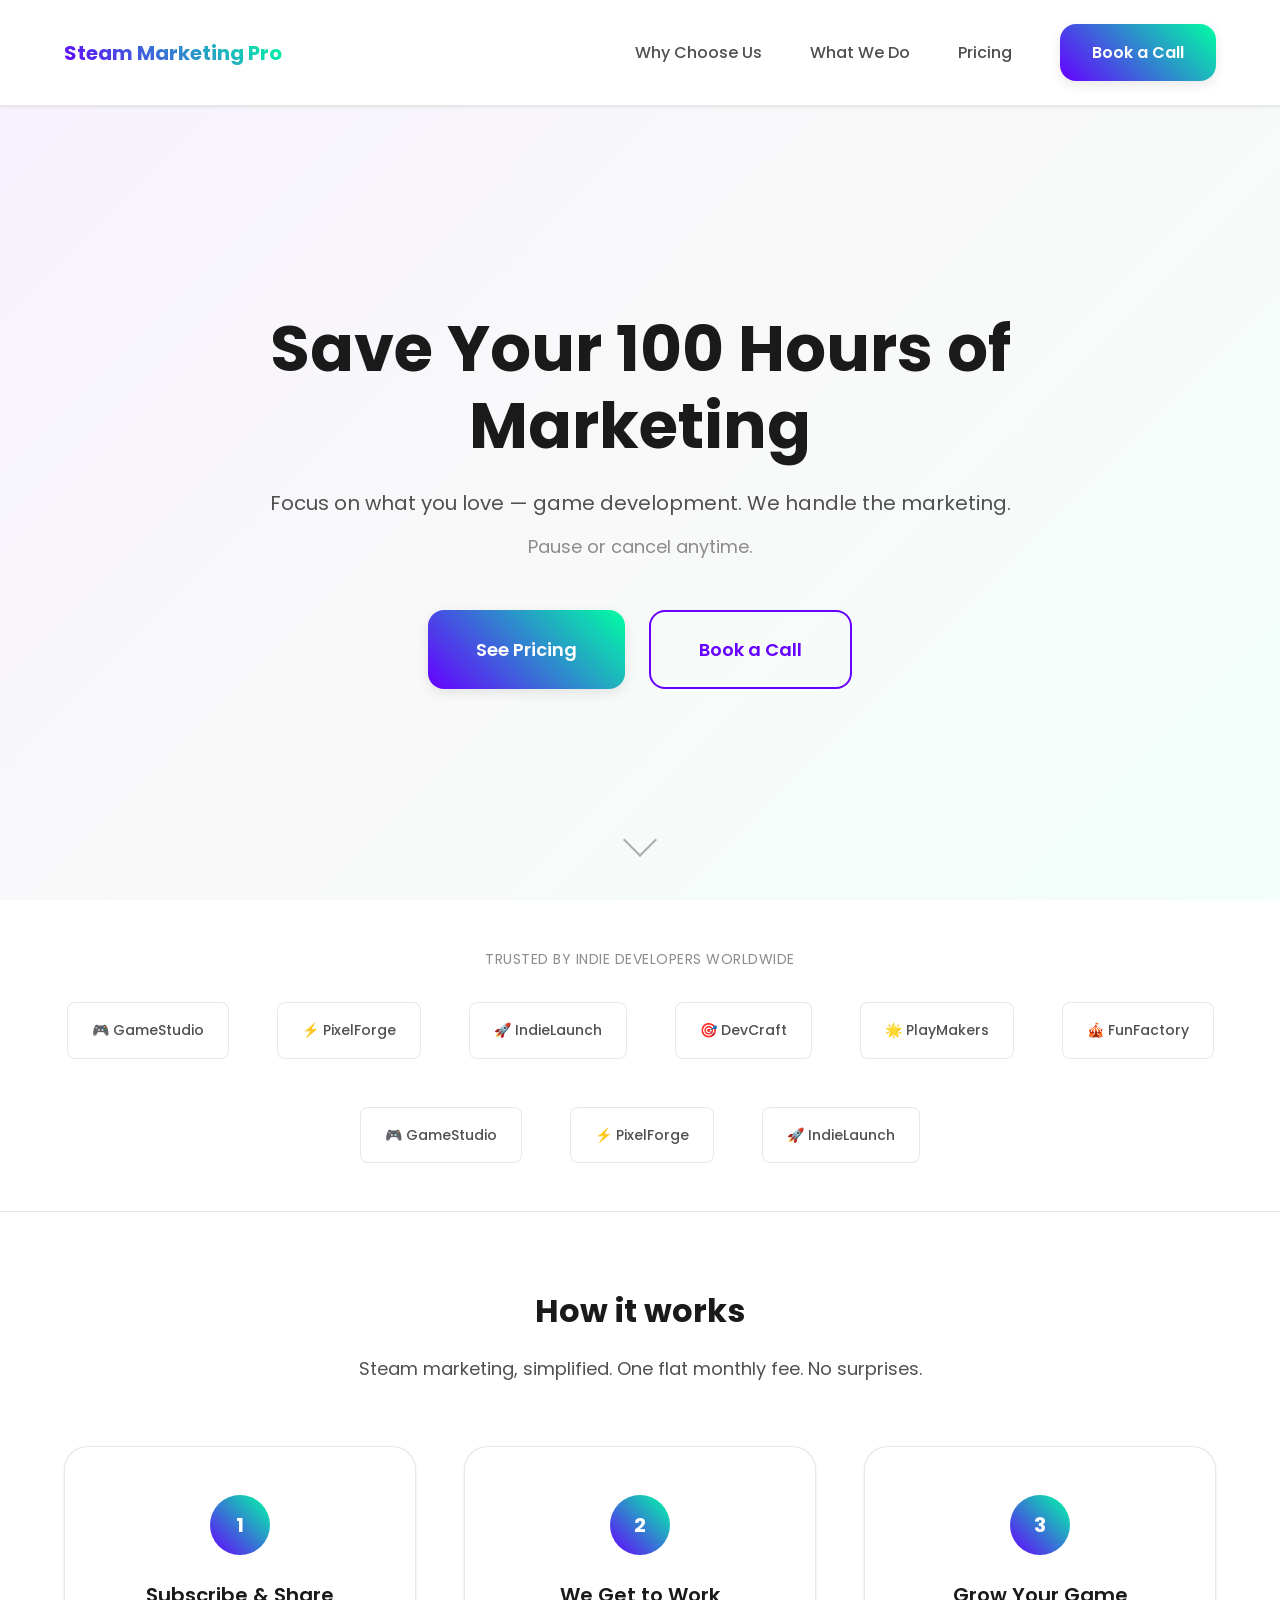
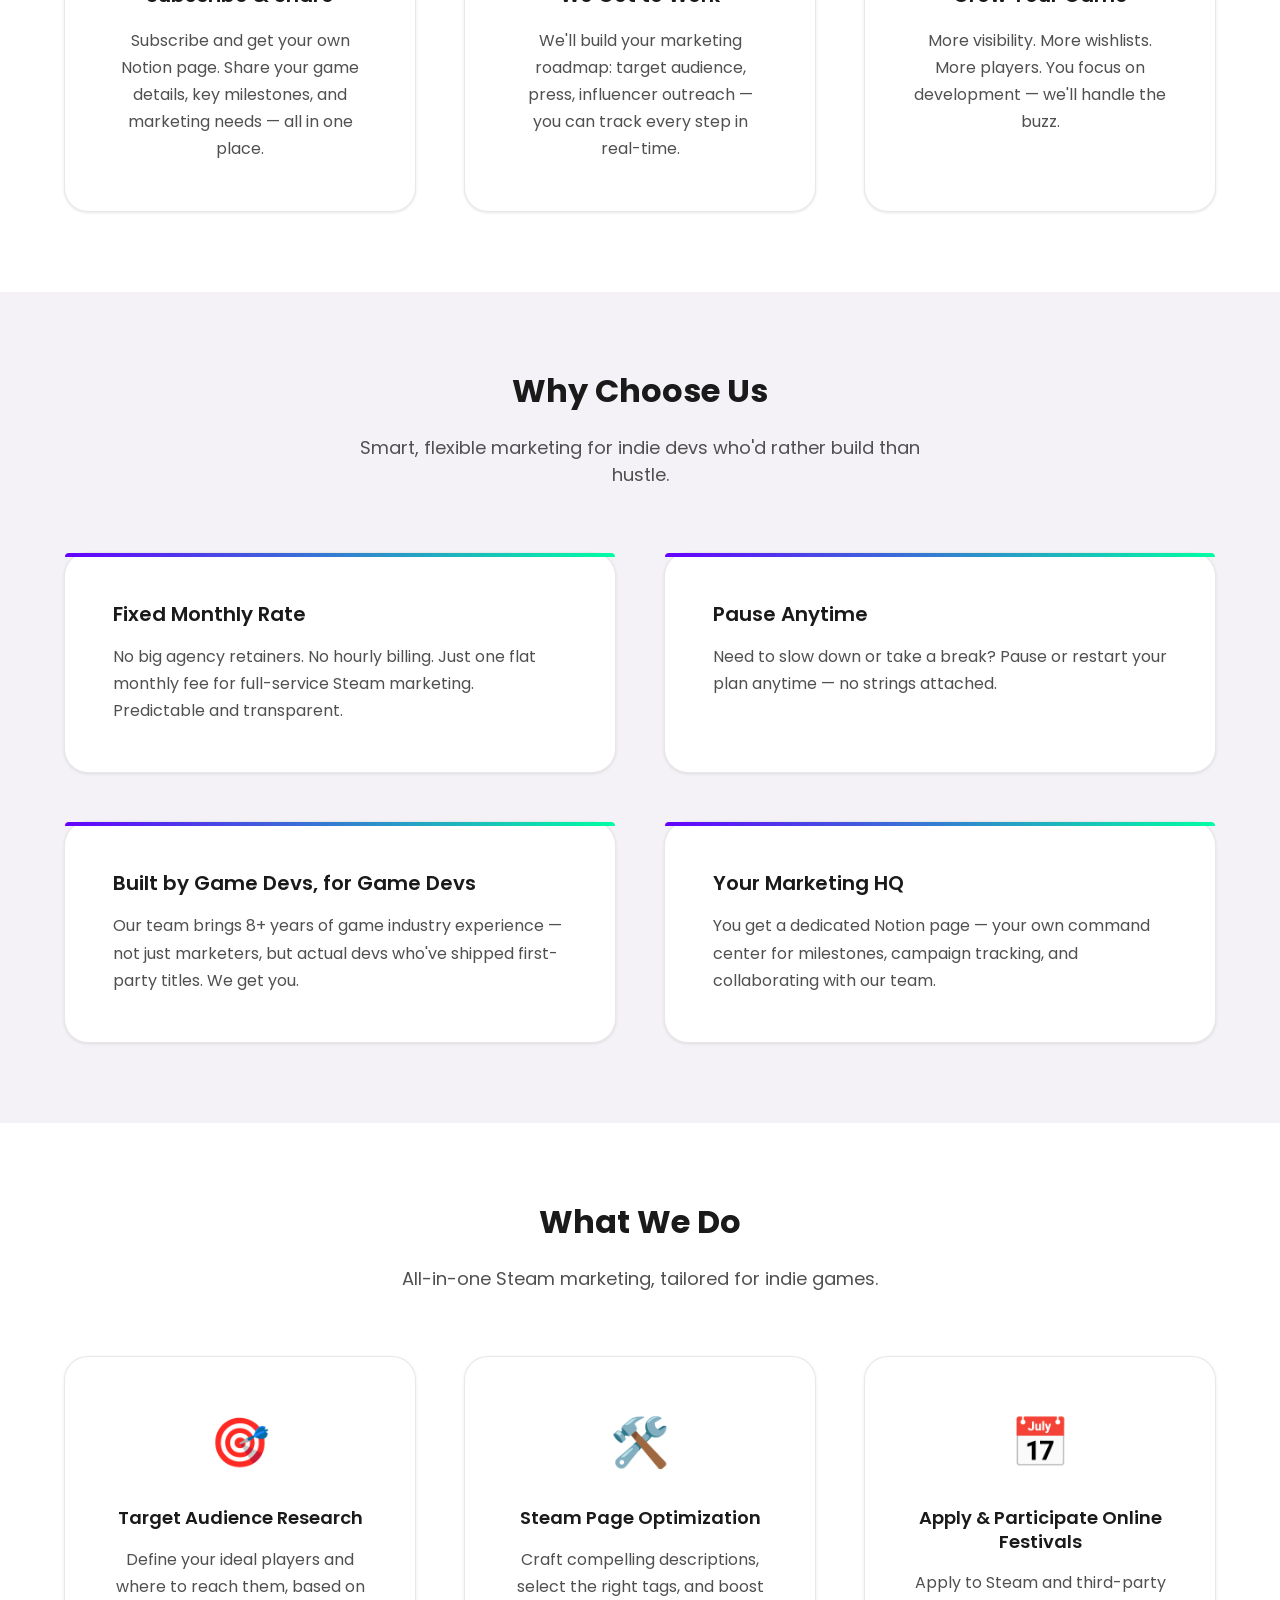
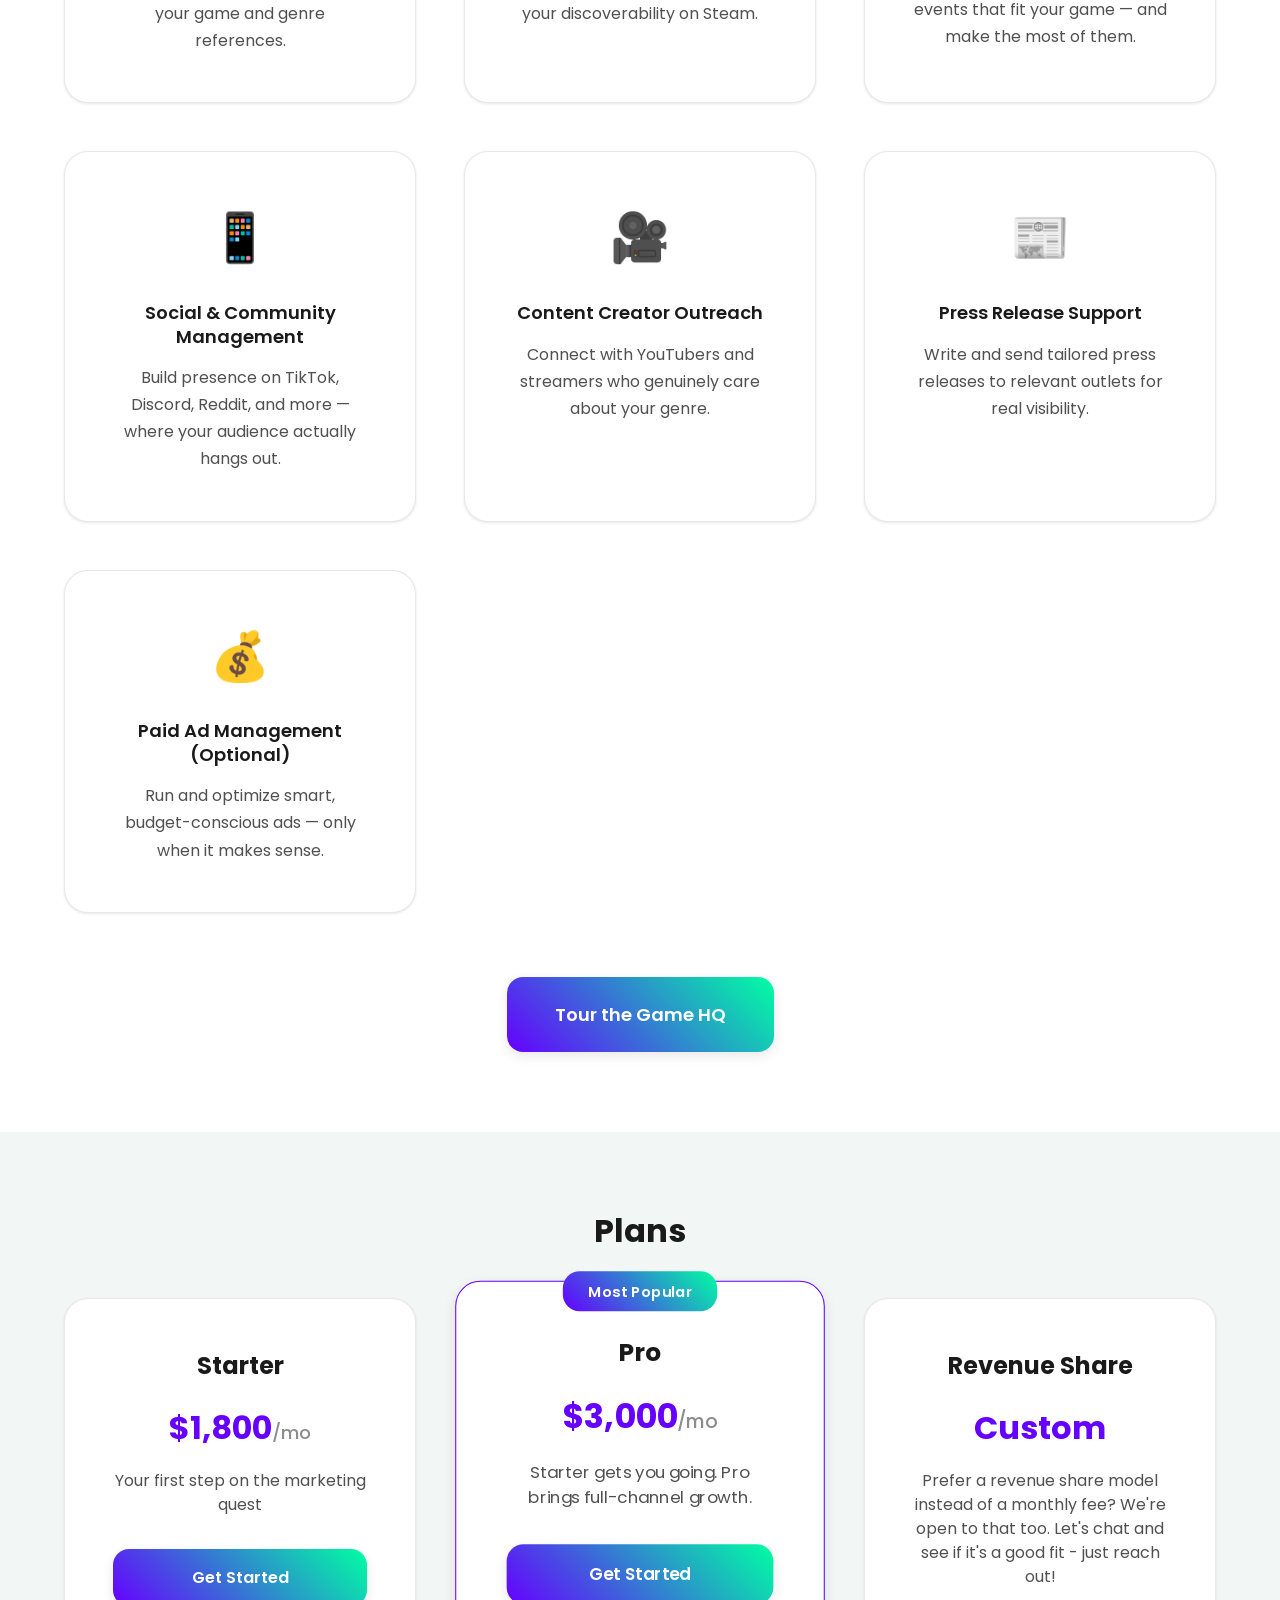
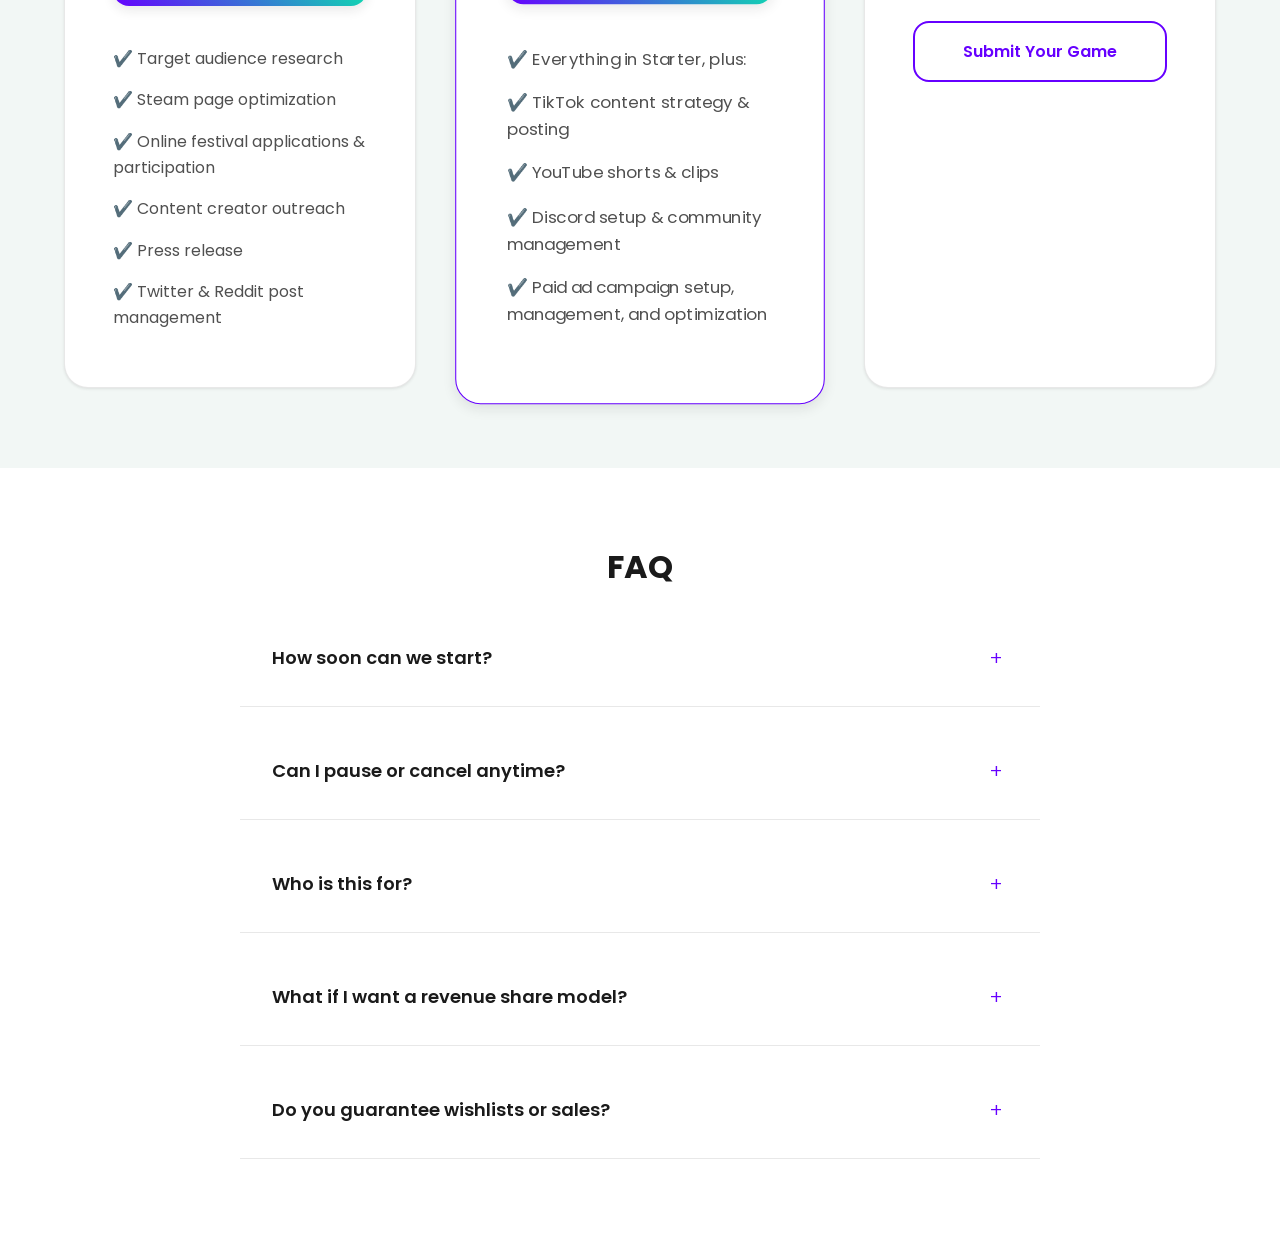
==== version04/index.html @ 8cdfd4ac "webpage" ====
<!DOCTYPE html>
<html lang="en">
<head>
    <meta charset="UTF-8">
    <meta name="viewport" content="width=device-width, initial-scale=1.0">
    <title>Steam Marketing Services - Save Your 100 Hours of Marketing</title>
    <link rel="preconnect" href="https://fonts.googleapis.com">
    <link rel="preconnect" href="https://fonts.gstatic.com" crossorigin>
    <link href="https://fonts.googleapis.com/css2?family=Poppins:wght@300;400;500;600;700&display=swap" rel="stylesheet">
    <link rel="stylesheet" href="style.css">
</head>
<body>
    <!-- Navigation -->
    <nav class="navbar">
        <div class="container">
            <div class="nav-content">
                <div class="nav-brand">
                    <h3>Steam Marketing Pro</h3>
                </div>
                <div class="nav-menu">
                    <a href="#why-choose-us" class="nav-link">Why Choose Us</a>
                    <a href="#what-we-do" class="nav-link">What We Do</a>
                    <a href="#pricing" class="nav-link">Pricing</a>
                    <a href="">
                        <button class="btn btn--primary cta-btn">Book a Call</button>
                    </a>

                    
                </div>
                <div class="nav-toggle">
                    <span></span>
                    <span></span>
                    <span></span>
                </div>
            </div>
        </div>
    </nav>

    <!-- Hero Section -->
    <section class="hero">
        <div class="hero-background"></div>
        <div class="container">
            <div class="hero-content">
                <h1 class="hero-title">Save Your 100 Hours of Marketing</h1>
                <p class="hero-subtitle">Focus on what you love — game development. We handle the marketing.</p>
                <p class="hero-tagline">Pause or cancel anytime.</p>
                <div class="hero-cta">
                    <button class="btn btn--primary btn--lg cta-btn" data-target="pricing">See Pricing</button>
                    <button class="btn btn--outline btn--lg cta-btn">Book a Call</button>
                </div>
            </div>
        </div>
        <div class="scroll-indicator">
            <div class="scroll-arrow"></div>
        </div>
    </section>

    <!-- Customer Logos -->
    <section class="customer-logos">
        <div class="container">
            <p class="logos-text">Trusted by indie developers worldwide</p>
            <div class="logos-scroll">
                <div class="logo-item">🎮 GameStudio</div>
                <div class="logo-item">⚡ PixelForge</div>
                <div class="logo-item">🚀 IndieLaunch</div>
                <div class="logo-item">🎯 DevCraft</div>
                <div class="logo-item">🌟 PlayMakers</div>
                <div class="logo-item">🎪 FunFactory</div>
                <div class="logo-item">🎮 GameStudio</div>
                <div class="logo-item">⚡ PixelForge</div>
                <div class="logo-item">🚀 IndieLaunch</div>
            </div>
        </div>
    </section>

    <!-- How It Works -->
    <section class="how-it-works">
        <div class="container">
            <h2 class="section-title">How it works</h2>
            <p class="section-subtitle">Steam marketing, simplified. One flat monthly fee. No surprises.</p>
            <div class="steps-grid">
                <div class="step-card" data-step="1">
                    <div class="step-number">1</div>
                    <h3 class="step-title">Subscribe & Share</h3>
                    <p class="step-description">Subscribe and get your own Notion page. Share your game details, key milestones, and marketing needs — all in one place.</p>
                </div>
                <div class="step-card" data-step="2">
                    <div class="step-number">2</div>
                    <h3 class="step-title">We Get to Work</h3>
                    <p class="step-description">We'll build your marketing roadmap: target audience, press, influencer outreach — you can track every step in real-time.</p>
                </div>
                <div class="step-card" data-step="3">
                    <div class="step-number">3</div>
                    <h3 class="step-title">Grow Your Game</h3>
                    <p class="step-description">More visibility. More wishlists. More players. You focus on development — we'll handle the buzz.</p>
                </div>
            </div>
        </div>
    </section>

    <!-- Why Choose Us -->
    <section class="why-choose-us" id="why-choose-us">
        <div class="container">
            <h2 class="section-title">Why Choose Us</h2>
            <p class="section-subtitle">Smart, flexible marketing for indie devs who'd rather build than hustle.</p>
            <div class="features-grid-2x2">
                <div class="feature-card">
                    <h3 class="feature-title">Fixed Monthly Rate</h3>
                    <p class="feature-description">No big agency retainers. No hourly billing. Just one flat monthly fee for full-service Steam marketing. Predictable and transparent.</p>
                </div>
                <div class="feature-card">
                    <h3 class="feature-title">Pause Anytime</h3>
                    <p class="feature-description">Need to slow down or take a break? Pause or restart your plan anytime — no strings attached.</p>
                </div>
                <div class="feature-card">
                    <h3 class="feature-title">Built by Game Devs, for Game Devs</h3>
                    <p class="feature-description">Our team brings 8+ years of game industry experience — not just marketers, but actual devs who've shipped first-party titles. We get you.</p>
                </div>
                <div class="feature-card">
                    <h3 class="feature-title">Your Marketing HQ</h3>
                    <p class="feature-description">You get a dedicated Notion page — your own command center for milestones, campaign tracking, and collaborating with our team.</p>
                </div>
            </div>
        </div>
    </section>

    <!-- What We Do -->
    <section class="what-we-do" id="what-we-do">
        <div class="container">
            <h2 class="section-title">What We Do</h2>
            <p class="section-subtitle">All-in-one Steam marketing, tailored for indie games.</p>
            <div class="services-grid">
                <div class="service-card">
                    <div class="service-icon">🎯</div>
                    <h3 class="service-title">Target Audience Research</h3>
                    <p class="service-description">Define your ideal players and where to reach them, based on your game and genre references.</p>
                </div>
                <div class="service-card">
                    <div class="service-icon">🛠️</div>
                    <h3 class="service-title">Steam Page Optimization</h3>
                    <p class="service-description">Craft compelling descriptions, select the right tags, and boost your discoverability on Steam.</p>
                </div>
                <div class="service-card">
                    <div class="service-icon">📅</div>
                    <h3 class="service-title">Apply & Participate Online Festivals</h3>
                    <p class="service-description">Apply to Steam and third-party events that fit your game — and make the most of them.</p>
                </div>
                <div class="service-card">
                    <div class="service-icon">📱</div>
                    <h3 class="service-title">Social & Community Management</h3>
                    <p class="service-description">Build presence on TikTok, Discord, Reddit, and more — where your audience actually hangs out.</p>
                </div>
                <div class="service-card">
                    <div class="service-icon">🎥</div>
                    <h3 class="service-title">Content Creator Outreach</h3>
                    <p class="service-description">Connect with YouTubers and streamers who genuinely care about your genre.</p>
                </div>
                <div class="service-card">
                    <div class="service-icon">📰</div>
                    <h3 class="service-title">Press Release Support</h3>
                    <p class="service-description">Write and send tailored press releases to relevant outlets for real visibility.</p>
                </div>
                <div class="service-card">
                    <div class="service-icon">💰</div>
                    <h3 class="service-title">Paid Ad Management (Optional)</h3>
                    <p class="service-description">Run and optimize smart, budget-conscious ads — only when it makes sense.</p>
                </div>
            </div>
            <div class="cta-section">
                <button class="btn btn--primary btn--lg">Tour the Game HQ</button>
            </div>
        </div>
    </section>

    <!-- Pricing -->
    <section class="pricing" id="pricing">
        <div class="container">
            <h2 class="section-title">Plans</h2>
            <div class="pricing-grid">
                <div class="pricing-card">
                    <div class="pricing-header">
                        <h3 class="pricing-title">Starter</h3>
                        <div class="pricing-price">$1,800<span>/mo</span></div>
                        <p class="pricing-description">Your first step on the marketing quest</p>
                    </div>
                    <button class="btn btn--primary btn--full">Get Started</button>
                    <ul class="pricing-features">
                        <li>✔️ Target audience research</li>
                        <li>✔️ Steam page optimization</li>
                        <li>✔️ Online festival applications & participation</li>
                        <li>✔️ Content creator outreach</li>
                        <li>✔️ Press release</li>
                        <li>✔️ Twitter & Reddit post management</li>
                    </ul>
                </div>
                <div class="pricing-card pricing-card--featured">
                    <div class="pricing-badge">Most Popular</div>
                    <div class="pricing-header">
                        <h3 class="pricing-title">Pro</h3>
                        <div class="pricing-price">$3,000<span>/mo</span></div>
                        <p class="pricing-description">Starter gets you going. Pro brings full-channel growth.</p>
                    </div>
                    <button class="btn btn--primary btn--full">Get Started</button>
                    <ul class="pricing-features">
                        <li>✔️ Everything in Starter, plus:</li>
                        <li>✔️ TikTok content strategy & posting</li>
                        <li>✔️ YouTube shorts & clips</li>
                        <li>✔️ Discord setup & community management</li>
                        <li>✔️ Paid ad campaign setup, management, and optimization</li>
                    </ul>
                </div>
                <div class="pricing-card">
                    <div class="pricing-header">
                        <h3 class="pricing-title">Revenue Share</h3>
                        <div class="pricing-price">Custom</div>
                        <p class="pricing-description">Prefer a revenue share model instead of a monthly fee? We're open to that too. Let's chat and see if it's a good fit - just reach out!</p>
                    </div>
                    <button class="btn btn--outline btn--full">Submit Your Game</button>
                </div>
            </div>
        </div>
    </section>

    <!-- FAQ -->
    <section class="faq">
        <div class="container">
            <h2 class="section-title">FAQ</h2>
            <div class="faq-list">
                <div class="faq-item">
                    <div class="faq-question">
                        <span>How soon can we start?</span>
                        <div class="faq-icon">+</div>
                    </div>
                    <div class="faq-answer">
                        <p>After your first payment, onboarding is typically within 48 hours.</p>
                    </div>
                </div>
                <div class="faq-item">
                    <div class="faq-question">
                        <span>Can I pause or cancel anytime?</span>
                        <div class="faq-icon">+</div>
                    </div>
                    <div class="faq-answer">
                        <p>Yes! Pause, cancel, or restart your plan anytime — no long-term commitments.</p>
                    </div>
                </div>
                <div class="faq-item">
                    <div class="faq-question">
                        <span>Who is this for?</span>
                        <div class="faq-icon">+</div>
                    </div>
                    <div class="faq-answer">
                        <p>Indie game studios or solo devs looking for real marketing expertise and flexible collaboration, no matter your experience.</p>
                    </div>
                </div>
                <div class="faq-item">
                    <div class="faq-question">
                        <span>What if I want a revenue share model?</span>
                        <div class="faq-icon">+</div>
                    </div>
                    <div class="faq-answer">
                        <p>Brief us on your project! If it's a good fit, we'll customize a plan and rev share terms together.</p>
                    </div>
                </div>
                <div class="faq-item">
                    <div class="faq-question">
                        <span>Do you guarantee wishlists or sales?</span>
                        <div class="faq-icon">+</div>
                    </div>
                    <div class="faq-answer">
                        <p>No agency can guarantee sales — but we maximize exposure, engagement, and conversion
---- version04/style.css ----
:root {
  /* Custom color palette */
  --color-dark: #1A1A1A;
  --color-medium-dark: #505050;
  --color-medium-light: #8C8C8C;
  --color-light: #F7F7F7;
  --color-highlight-purple: #6600FF;
  --color-highlight-green: #00FFA3;
  --color-white: #FFFFFF;
  
  /* Additional colors for depth */
  --color-surface: rgba(255, 255, 255, 0.8);
  --color-border: rgba(140, 140, 140, 0.2);
  --color-shadow: rgba(26, 26, 26, 0.1);
  
  /* Spacing */
  --spacing-xs: 0.5rem;
  --spacing-sm: 1rem;
  --spacing-md: 1.5rem;
  --spacing-lg: 2rem;
  --spacing-xl: 3rem;
  --spacing-2xl: 4rem;
  --spacing-3xl: 5rem;
  
  /* Typography */
  --font-family: 'Poppins', sans-serif;
  --font-size-sm: 0.875rem;
  --font-size-base: 1rem;
  --font-size-lg: 1.125rem;
  --font-size-xl: 1.25rem;
  --font-size-2xl: 1.5rem;
  --font-size-3xl: 2rem;
  --font-size-4xl: 2.5rem;
  --font-size-5xl: 3rem;
  
  /* Border radius */
  --border-radius-sm: 0.375rem;
  --border-radius-md: 0.5rem;
  --border-radius-lg: 0.75rem;
  --border-radius-xl: 1rem;
  --border-radius-2xl: 1.5rem;
  
  /* Transitions */
  --transition-fast: 0.15s ease-out;
  --transition-normal: 0.3s ease-out;
  --transition-slow: 0.5s ease-out;
  
  /* Shadows */
  --shadow-sm: 0 1px 3px rgba(26, 26, 26, 0.1);
  --shadow-md: 0 4px 12px rgba(26, 26, 26, 0.1);
  --shadow-lg: 0 8px 24px rgba(26, 26, 26, 0.15);
  --shadow-xl: 0 16px 48px rgba(26, 26, 26, 0.2);
}

/* Base styles */
* {
  margin: 0;
  padding: 0;
  box-sizing: border-box;
}

html {
  scroll-behavior: smooth;
  font-size: 16px;
}

body {
  font-family: var(--font-family);
  background: var(--color-light);
  color: var(--color-dark);
  line-height: 1.6;
  overflow-x: hidden;
}

.container {
  max-width: 1200px;
  margin: 0 auto;
  padding: 0 var(--spacing-md);
}

/* Navigation */
.navbar {
  position: fixed;
  top: 0;
  left: 0;
  right: 0;
  z-index: 1000;
  background: rgba(255, 255, 255, 0.95);
  backdrop-filter: blur(10px);
  border-bottom: 1px solid var(--color-border);
  transition: var(--transition-normal);
  box-shadow: var(--shadow-sm);
}

.nav-content {
  display: flex;
  align-items: center;
  justify-content: space-between;
  padding: var(--spacing-md) 0;
}

.nav-brand h3 {
  font-size: var(--font-size-xl);
  font-weight: 700;
  background: linear-gradient(45deg, var(--color-highlight-purple), var(--color-highlight-green));
  background-clip: text;
  -webkit-background-clip: text;
  -webkit-text-fill-color: transparent;
  margin: 0;
}

.nav-menu {
  display: flex;
  gap: var(--spacing-xl);
  align-items: center;
}

.nav-link {
  color: var(--color-medium-dark);
  text-decoration: none;
  font-weight: 500;
  transition: var(--transition-fast);
  position: relative;
}

.nav-link:hover {
  color: var(--color-highlight-purple);
}

.nav-link.active {
  color: var(--color-highlight-purple);
}

.nav-toggle {
  display: none;
  flex-direction: column;
  cursor: pointer;
  gap: 4px;
}

.nav-toggle span {
  width: 24px;
  height: 2px;
  background: var(--color-dark);
  transition: var(--transition-fast);
}

/* Hero Section */
.hero {
  position: relative;
  min-height: 100vh;
  display: flex;
  align-items: center;
  justify-content: center;
  text-align: center;
  background: var(--color-white);
  overflow: hidden;
}

.hero-background {
  position: absolute;
  top: 0;
  left: 0;
  right: 0;
  bottom: 0;
  background: linear-gradient(135deg, 
    rgba(102, 0, 255, 0.05) 0%, 
    rgba(247, 247, 247, 0.8) 50%, 
    rgba(0, 255, 163, 0.05) 100%);
  z-index: 0;
}

.hero-content {
  max-width: 800px;
  z-index: 1;
  position: relative;
  padding-top: 100px;
}

.hero-title {
  font-size: clamp(2.5rem, 5vw, 4rem);
  font-weight: 700;
  margin-bottom: var(--spacing-md);
  color: var(--color-dark);
  line-height: 1.2;
}

.hero-subtitle {
  font-size: var(--font-size-xl);
  color: var(--color-medium-dark);
  margin-bottom: var(--spacing-sm);
  line-height: 1.4;
}

.hero-tagline {
  font-size: var(--font-size-lg);
  color: var(--color-medium-light);
  margin-bottom: var(--spacing-xl);
}

.hero-cta {
  display: flex;
  gap: var(--spacing-md);
  justify-content: center;
  flex-wrap: wrap;
}

/* Buttons */
.btn {
  display: inline-flex;
  align-items: center;
  justify-content: center;
  padding: var(--spacing-sm) var(--spacing-lg);
  border: none;
  border-radius: var(--border-radius-xl);
  font-family: var(--font-family);
  font-weight: 600;
  text-decoration: none;
  cursor: pointer;
  transition: var(--transition-normal);
  position: relative;
  overflow: hidden;
  font-size: var(--font-size-base);
}

.btn--primary {
  background: linear-gradient(45deg, var(--color-highlight-purple), var(--color-highlight-green));
  color: var(--color-white);
  box-shadow: var(--shadow-md);
}

.btn--primary:hover {
  transform: translateY(-2px);
  box-shadow: var(--shadow-lg);
}

.btn--outline {
  background: transparent;
  color: var(--color-highlight-purple);
  border: 2px solid var(--color-highlight-purple);
}

.btn--outline:hover {
  background: var(--color-highlight-purple);
  color: var(--color-white);
  transform: translateY(-2px);
  box-shadow: var(--shadow-lg);
}

.btn--lg {
  padding: var(--spacing-md) var(--spacing-xl);
  font-size: var(--font-size-lg);
}

.btn--full {
  width: 100%;
}

/* Scroll Indicator */
.scroll-indicator {
  position: absolute;
  bottom: var(--spacing-xl);
  left: 50%;
  transform: translateX(-50%);
  animation: bounce 2s infinite;
}

@keyframes bounce {
  0%, 20%, 50%, 80%, 100% {
    transform: translateX(-50%) translateY(0);
  }
  40% {
    transform: translateX(-50%) translateY(-10px);
  }
  60% {
    transform: translateX(-50%) translateY(-5px);
  }
}

.scroll-arrow {
  width: 24px;
  height: 24px;
  border-right: 2px solid var(--color-medium-light);
  border-bottom: 2px solid var(--color-medium-light);
  transform: rotate(45deg);
  opacity: 0.7;
}

/* Customer Logos */
.customer-logos {
  padding: var(--spacing-xl) 0;
  background: var(--color-white);
  border-bottom: 1px solid var(--color-border);
}

.logos-text {
  text-align: center;
  color: var(--color-medium-light);
  margin-bottom: var(--spacing-lg);
  font-size: var(--font-size-sm);
  text-transform: uppercase;
  letter-spacing: 0.5px;
}

.logos-scroll {
  display: flex;
  gap: var(--spacing-xl);
  align-items: center;
  justify-content: center;
  flex-wrap: wrap;
}

.logo-item {
  background: var(--color-white);
  padding: var(--spacing-sm) var(--spacing-md);
  border-radius: var(--border-radius-md);
  border: 1px solid var(--color-border);
  color: var(--color-medium-dark);
  font-weight: 500;
  white-space: nowrap;
  font-size: var(--font-size-sm);
  transition: var(--transition-fast);
}

.logo-item:hover {
  border-color: var(--color-highlight-purple);
  transform: translateY(-1px);
}

/* Sections */
section {
  padding: var(--spacing-3xl) 0;
}

.section-title {
  font-size: var(--font-size-3xl);
  font-weight: 700;
  text-align: center;
  margin-bottom: var(--spacing-md);
  color: var(--color-dark);
  line-height: 1.2;
}

.section-subtitle {
  font-size: var(--font-size-lg);
  text-align: center;
  color: var(--color-medium-dark);
  margin-bottom: var(--spacing-2xl);
  max-width: 600px;
  margin-left: auto;
  margin-right: auto;
  line-height: 1.5;
}

/* How It Works */
.how-it-works {
  background: var(--color-white);
}

.steps-grid {
  display: grid;
  grid-template-columns: repeat(auto-fit, minmax(300px, 1fr));
  gap: var(--spacing-xl);
  margin-top: var(--spacing-xl);
}

.step-card {
  background: var(--color-white);
  padding: var(--spacing-xl);
  border-radius: var(--border-radius-2xl);
  border: 1px solid var(--color-border);
  text-align: center;
  position: relative;
  transition: var(--transition-normal);
  box-shadow: var(--shadow-sm);
}

.step-card:hover {
  transform: translateY(-5px);
  box-shadow: var(--shadow-lg);
  border-color: var(--color-highlight-purple);
}

.step-number {
  display: inline-flex;
  align-items: center;
  justify-content: center;
  width: 60px;
  height: 60px;
  background: linear-gradient(45deg, var(--color-highlight-purple), var(--color-highlight-green));
  color: var(--color-white);
  font-size: var(--font-size-xl);
  font-weight: 700;
  border-radius: 50%;
  margin-bottom: var(--spacing-md);
}

.step-title {
  font-size: var(--font-size-xl);
  font-weight: 600;
  margin-bottom: var(--spacing-sm);
  color: var(--color-dark);
}

.step-description {
  color: var(--color-medium-dark);
  line-height: 1.7;
}

/* Why Choose Us - 2x2 Grid */
.why-choose-us {
  background: rgba(102, 0, 255, 0.02);
}

.features-grid-2x2 {
  display: grid;
  grid-template-columns: repeat(2, 1fr);
  gap: var(--spacing-xl);
  margin-top: var(--spacing-xl);
}

.feature-card {
  background: var(--color-white);
  padding: var(--spacing-xl);
  border-radius: var(--border-radius-2xl);
  border: 1px solid var(--color-border);
  transition: var(--transition-normal);
  position: relative;
  box-shadow: var(--shadow-sm);
}

.feature-card:hover {
  transform: translateY(-5px);
  box-shadow: var(--shadow-lg);
  border-color: var(--color-highlight-green);
}

.feature-card::before {
  content: '';
  position: absolute;
  top: 0;
  left: 0;
  right: 0;
  height: 4px;
  background: linear-gradient(45deg, var(--color-highlight-purple), var(--color-highlight-green));
  border-radius: var(--border-radius-2xl) var(--border-radius-2xl) 0 0;
}

.feature-title {
  font-size: var(--font-size-xl);
  font-weight: 600;
  margin-bottom: var(--spacing-sm);
  color: var(--color-dark);
  line-height: 1.3;
}

.feature-description {
  color: var(--color-medium-dark);
  line-height: 1.7;
}

/* What We Do */
.what-we-do {
  background: var(--color-white);
}

.services-grid {
  display: grid;
  grid-template-columns: repeat(auto-fit, minmax(300px, 1fr));
  gap: var(--spacing-xl);
  margin-top: var(--spacing-xl);
}

.service-card {
  background: var(--color-white);
  padding: var(--spacing-xl);
  border-radius: var(--border-radius-2xl);
  border: 1px solid var(--color-border);
  transition: var(--transition-normal);
  text-align: center;
  box-shadow: var(--shadow-sm);
}

.service-card:hover {
  transform: translateY(-5px);
  box-shadow: var(--shadow-lg);
  border-color: var(--color-highlight-purple);
}

.service-icon {
  font-size: 3rem;
  margin-bottom: var(--spacing-md);
  display: block;
}

.service-title {
  font-size: var(--font-size-lg);
  font-weight: 600;
  margin-bottom: var(--spacing-sm);
  color: var(--color-dark);
  line-height: 1.3;
}

.service-description {
  color: var(--color-medium-dark);
  line-height: 1.7;
}

.cta-section {
  text-align: center;
  margin-top: var(--spacing-2xl);
}

/* Pricing */
.pricing {
  background: rgba(0, 255, 163, 0.02);
}

.pricing-grid {
  display: grid;
  grid-template-columns: repeat(auto-fit, minmax(320px, 1fr));
  gap: var(--spacing-xl);
  margin-top: var(--spacing-xl);
}

.pricing-card {
  background: var(--color-white);
  padding: var(--spacing-xl);
  border-radius: var(--border-radius-2xl);
  border: 1px solid var(--color-border);
  position: relative;
  transition: var(--transition-normal);
  box-shadow: var(--shadow-sm);
}

.pricing-card:hover {
  transform: translateY(-5px);
  box-shadow: var(--shadow-lg);
}

.pricing-card--featured {
  border-color: var(--color-highlight-purple);
  transform: scale(1.05);
  box-shadow: var(--shadow-md);
}

.pricing-card--featured:hover {
  transform: scale(1.05) translateY(-5px);
}

.pricing-badge {
  position: absolute;
  top: -10px;
  left: 50%;
  transform: translateX(-50%);
  background: linear-gradient(45deg, var(--color-highlight-purple), var(--color-highlight-green));
  color: var(--color-white);
  padding: var(--spacing-xs) var(--spacing-md);
  border-radius: var(--border-radius-xl);
  font-size: var(--font-size-sm);
  font-weight: 600;
}

.pricing-header {
  text-align: center;
  margin-bottom: var(--spacing-lg);
}

.pricing-title {
  font-size: var(--font-size-2xl);
  font-weight: 700;
  margin-bottom: var(--spacing-sm);
  color: var(--color-dark);
}

.pricing-price {
  font-size: var(--font-size-3xl);
  font-weight: 700;
  color: var(--color-highlight-purple);
  margin-bottom: var(--spacing-sm);
}

.pricing-price span {
  font-size: var(--font-size-lg);
  color: var(--color-medium-light);
  font-weight: 500;
}

.pricing-description {
  color: var(--color-medium-dark);
  margin-bottom: var(--spacing-lg);
  line-height: 1.5;
}

.pricing-features {
  list-style: none;
  margin-top: var(--spacing-lg);
}

.pricing-features li {
  padding: var(--spacing-xs) 0;
  color: var(--color-medium-dark);
  display: flex;
  align-items: flex-start;
  line-height: 1.6;
}

/* FAQ */
.faq {
  background: var(--color-white);
}

.faq-list {
  max-width: 800px;
  margin: 0 auto;
}

.faq-item {
  border-bottom: 1px solid var(--color-border);
  margin-bottom: var(--spacing-sm);
}

.faq-question {
  display: flex;
  align-items: center;
  justify-content: space-between;
  padding: var(--spacing-lg);
  cursor: pointer;
  transition: var(--transition-fast);
  background: var(--color-white);
  border-radius: var(--border-radius-lg);
}

.faq-question:hover {
  background: rgba(102, 0, 255, 0.02);
}

.faq-question span {
  font-weight: 600;
  font-size: var(--font-size-lg);
  color: var(--color-dark);
}

.faq-icon {
  font-size: var(--font-size-xl);
  font-weight: 300;
  color: var(--color-highlight-purple);
  transition: var(--transition-fast);
  min-width: 24px;
  text-align: center;
}

.faq-item.active .faq-icon {
  transform: rotate(45deg);
}

.faq-answer {
  max-height: 0;
  overflow: hidden;
  transition: max-height var(--transition-normal);
}

.faq-answer p {
  padding: 0 var(--spacing-lg) var(--spacing-lg);
  color: var(--color-medium-dark);
  line-height: 1.7;
}

/* Responsive Design */
@media (max-width: 768px) {
  .nav-menu {
    position: fixed;
    top: 73px;
    left: -100%;
    width: 100%;
    height: calc(100vh - 73px);
    background: rgba(255, 255, 255, 0.98);
    backdrop-filter: blur(10px);
    flex-direction: column;
    justify-content: flex-start;
    padding-top: var(--spacing-2xl);
    transition: var(--transition-normal);
    box-shadow: var(--shadow-lg);
  }

  .nav-menu.active {
    left: 0;
  }

  .nav-toggle {
    display: flex;
  }

  .nav-toggle.active span:nth-child(1) {
    transform: rotate(45deg) translate(5px, 5px);
  }

  .nav-toggle.active span:nth-child(2) {
    opacity: 0;
  }

  .nav-toggle.active span:nth-child(3) {
    transform: rotate(-45deg) translate(7px, -6px);
  }

  .hero-content {
    padding-top: 80px;
  }

  .hero-cta {
    flex-direction: column;
    align-items: center;
  }

  .features-grid-2x2 {
    grid-template-columns: 1fr;
  }

  .steps-grid,
  .services-grid,
  .pricing-grid {
    grid-template-columns: 1fr;
  }

  .pricing-card--featured {
    transform: none;
  }

  .pricing-card--featured:hover {
    transform: translateY(-5px);
  }

  section {
    padding: var(--spacing-2xl) 0;
  }
}

@media (max-width: 480px) {
  .container {
    padding: 0 var(--spacing-sm);
  }

  .hero-title {
    font-size: 2rem;
  }

  .section-title {
    font-size: var(--font-size-2xl);
  }

  .nav-content {
    padding: var(--spacing-sm) 0;
  }
}

/* Animation utilities */
.fade-in-up {
  opacity: 0;
  transform: translateY(30px);
  transition: var(--transition-slow);
}

.fade-in-up.animate {
  opacity: 1;
  transform: translateY(0);
}

/* Smooth scrolling enhancement */
@media (prefers-reduced-motion: no-preference) {
  html {
    scroll-behavior: smooth;
  }
}
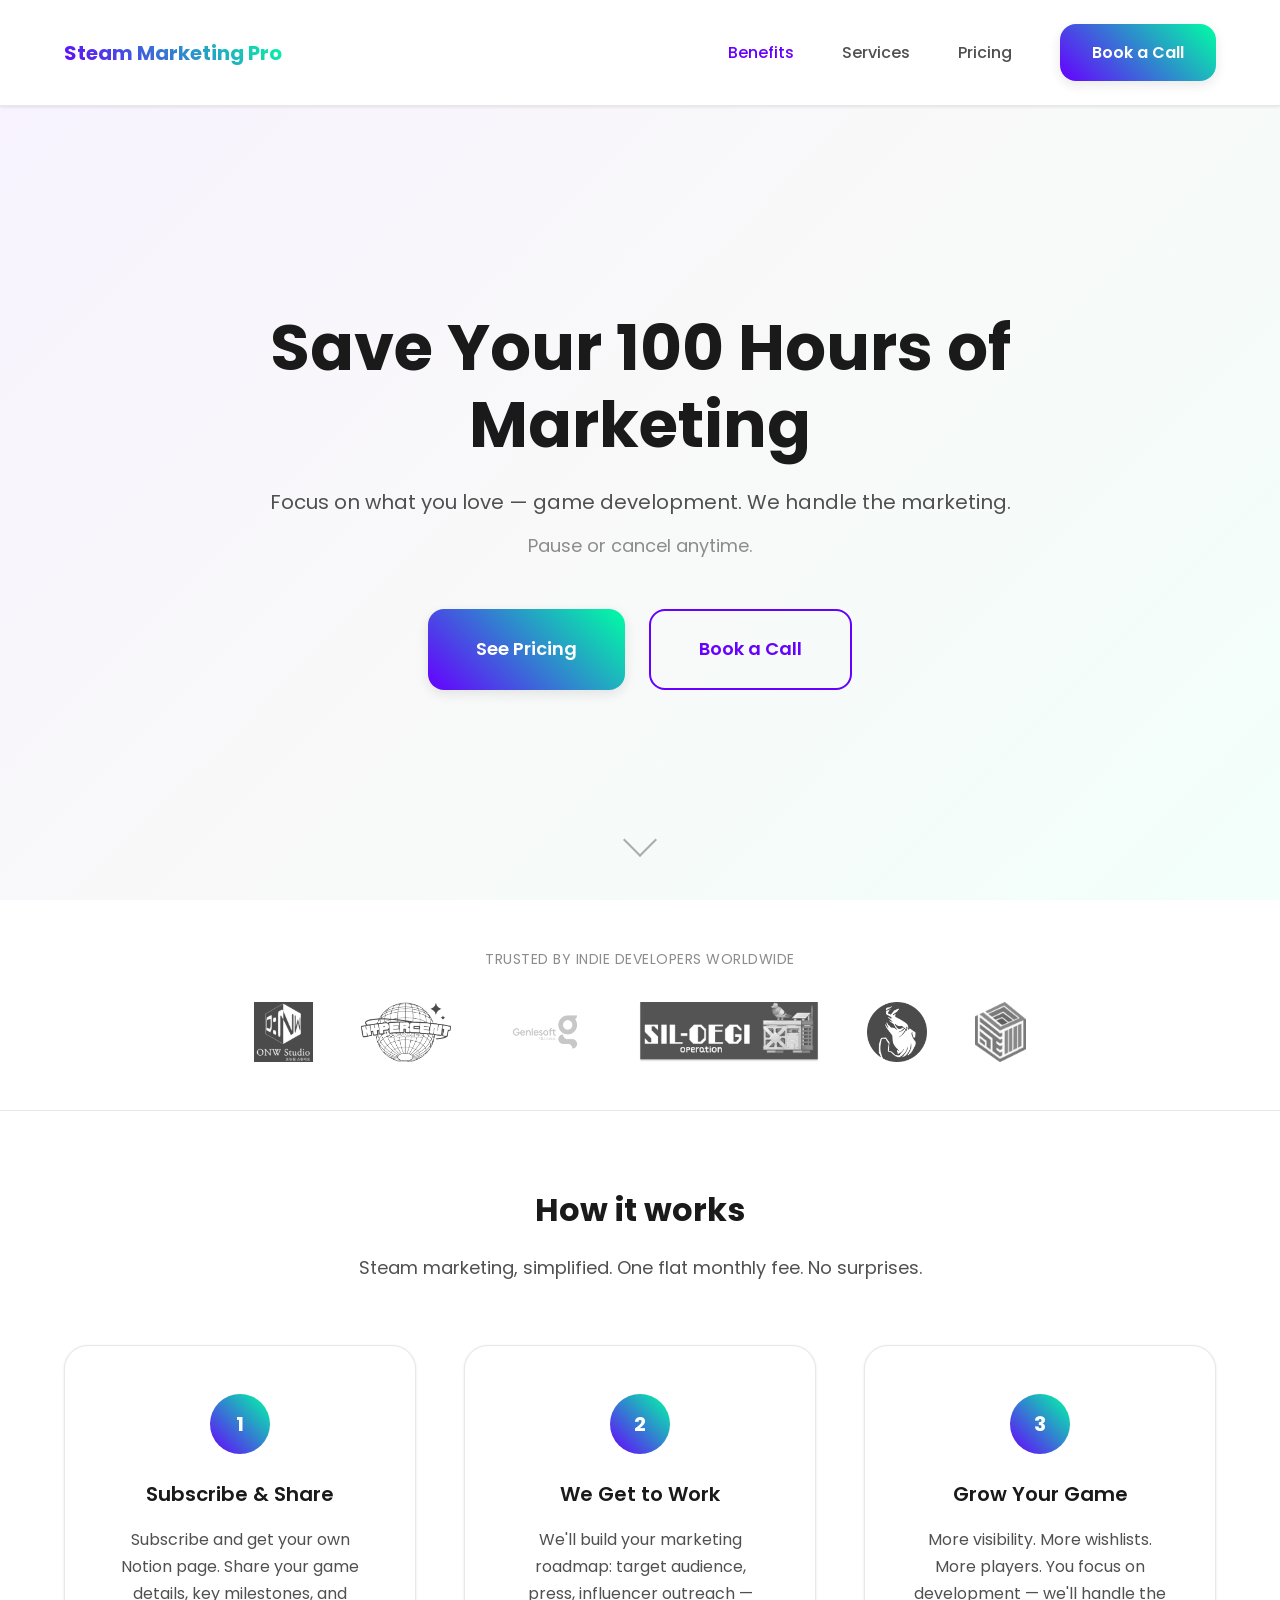
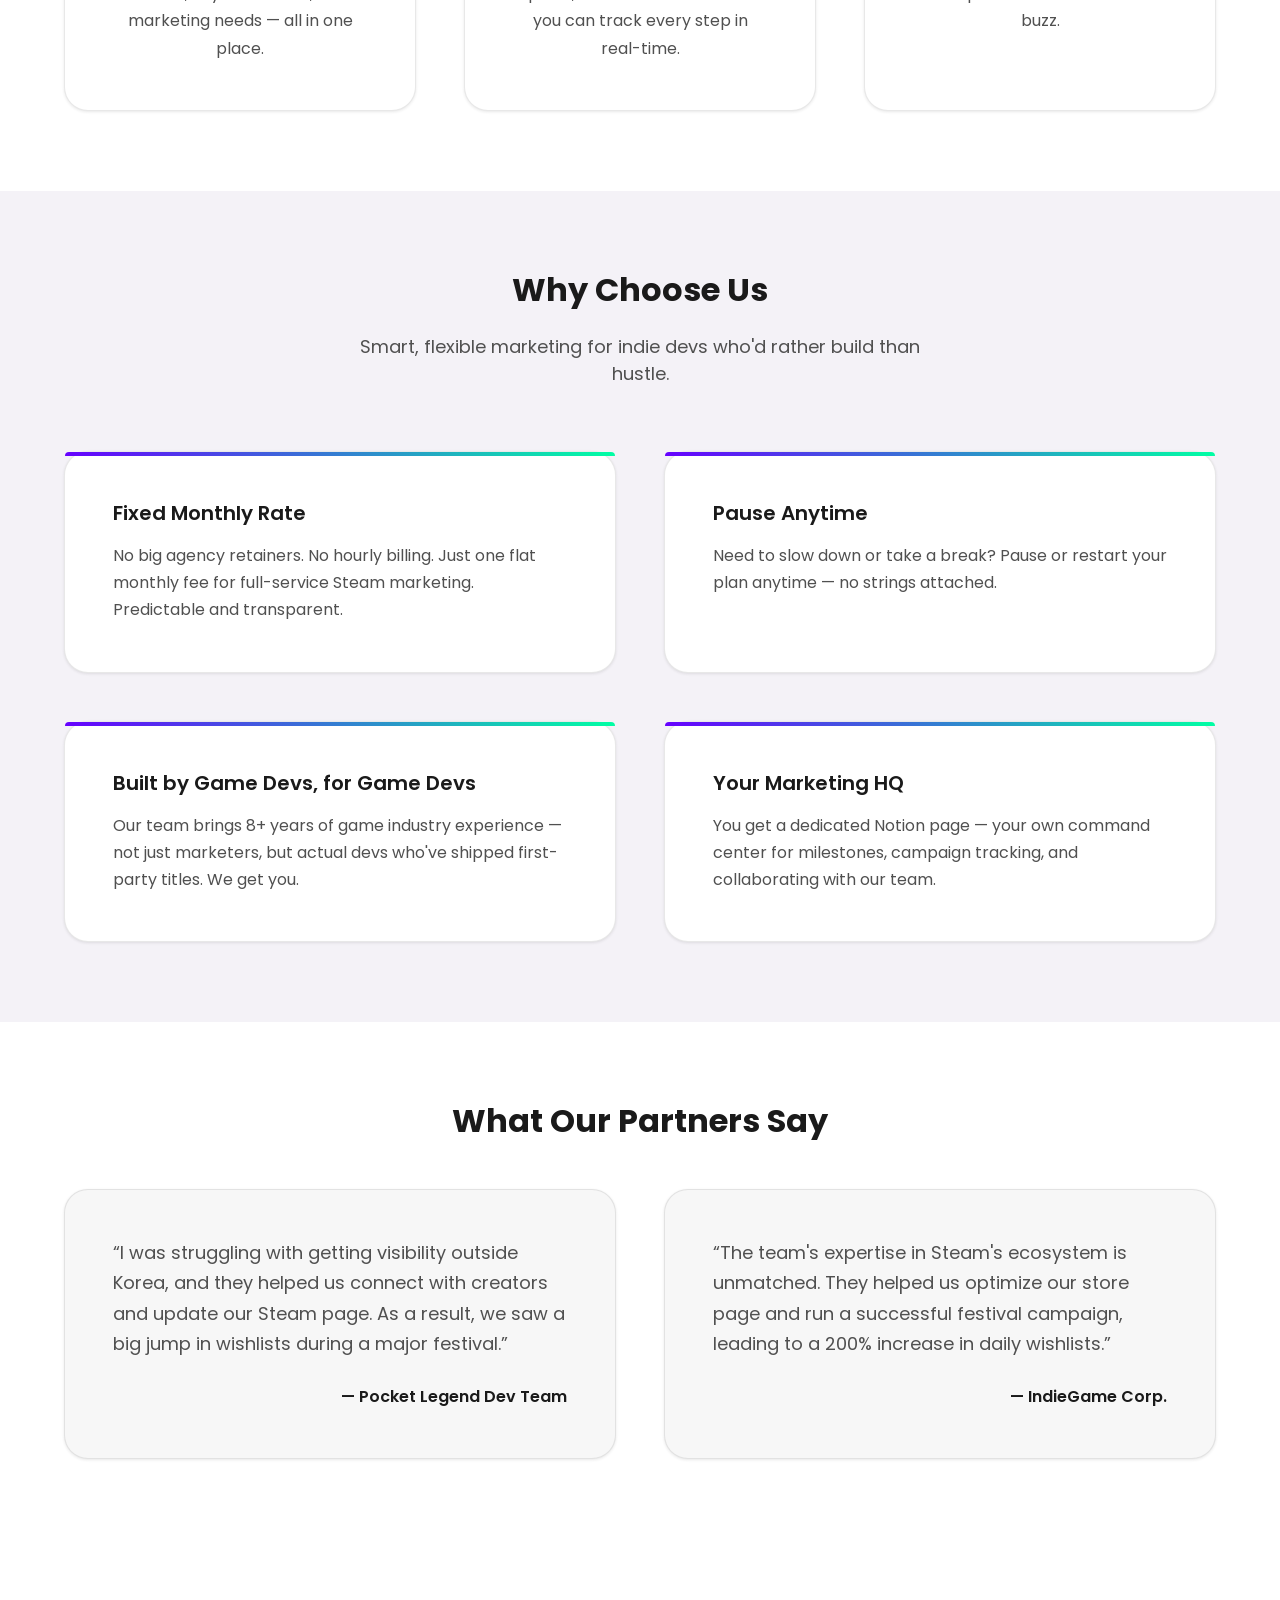
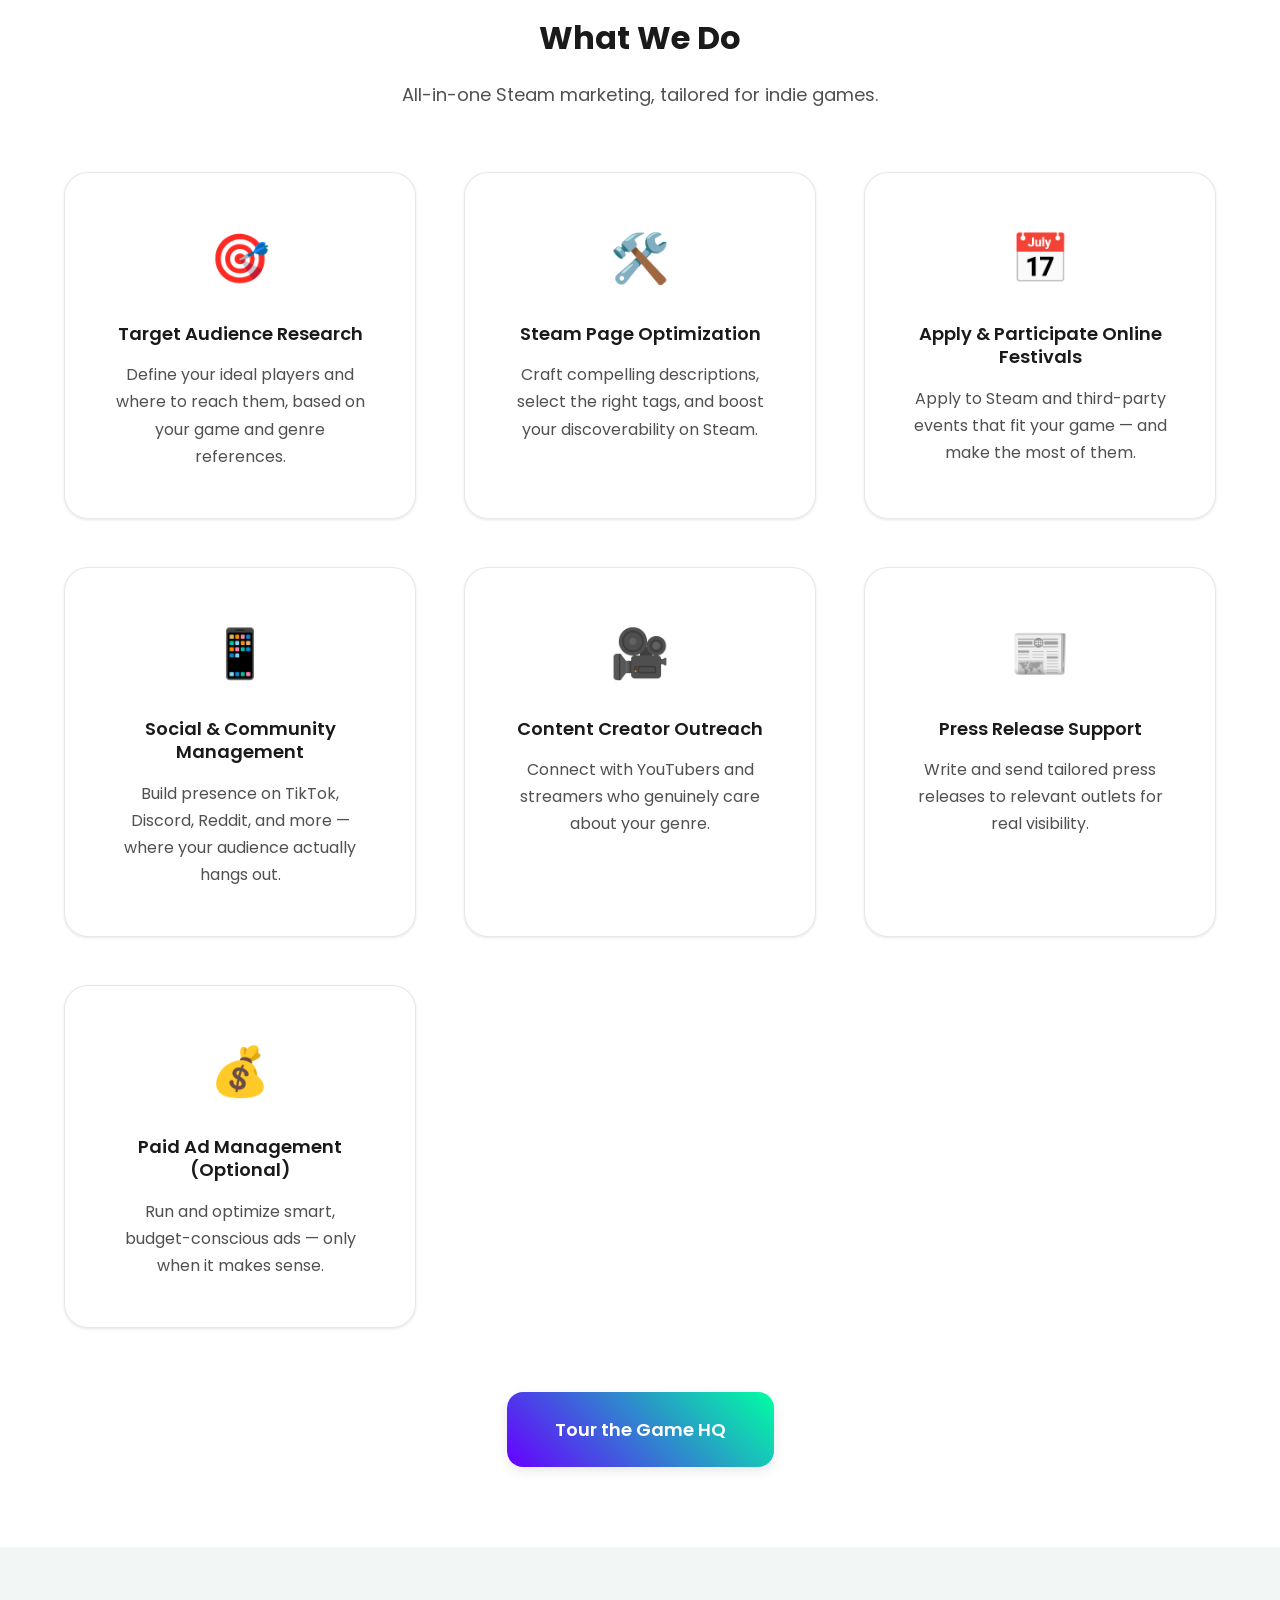
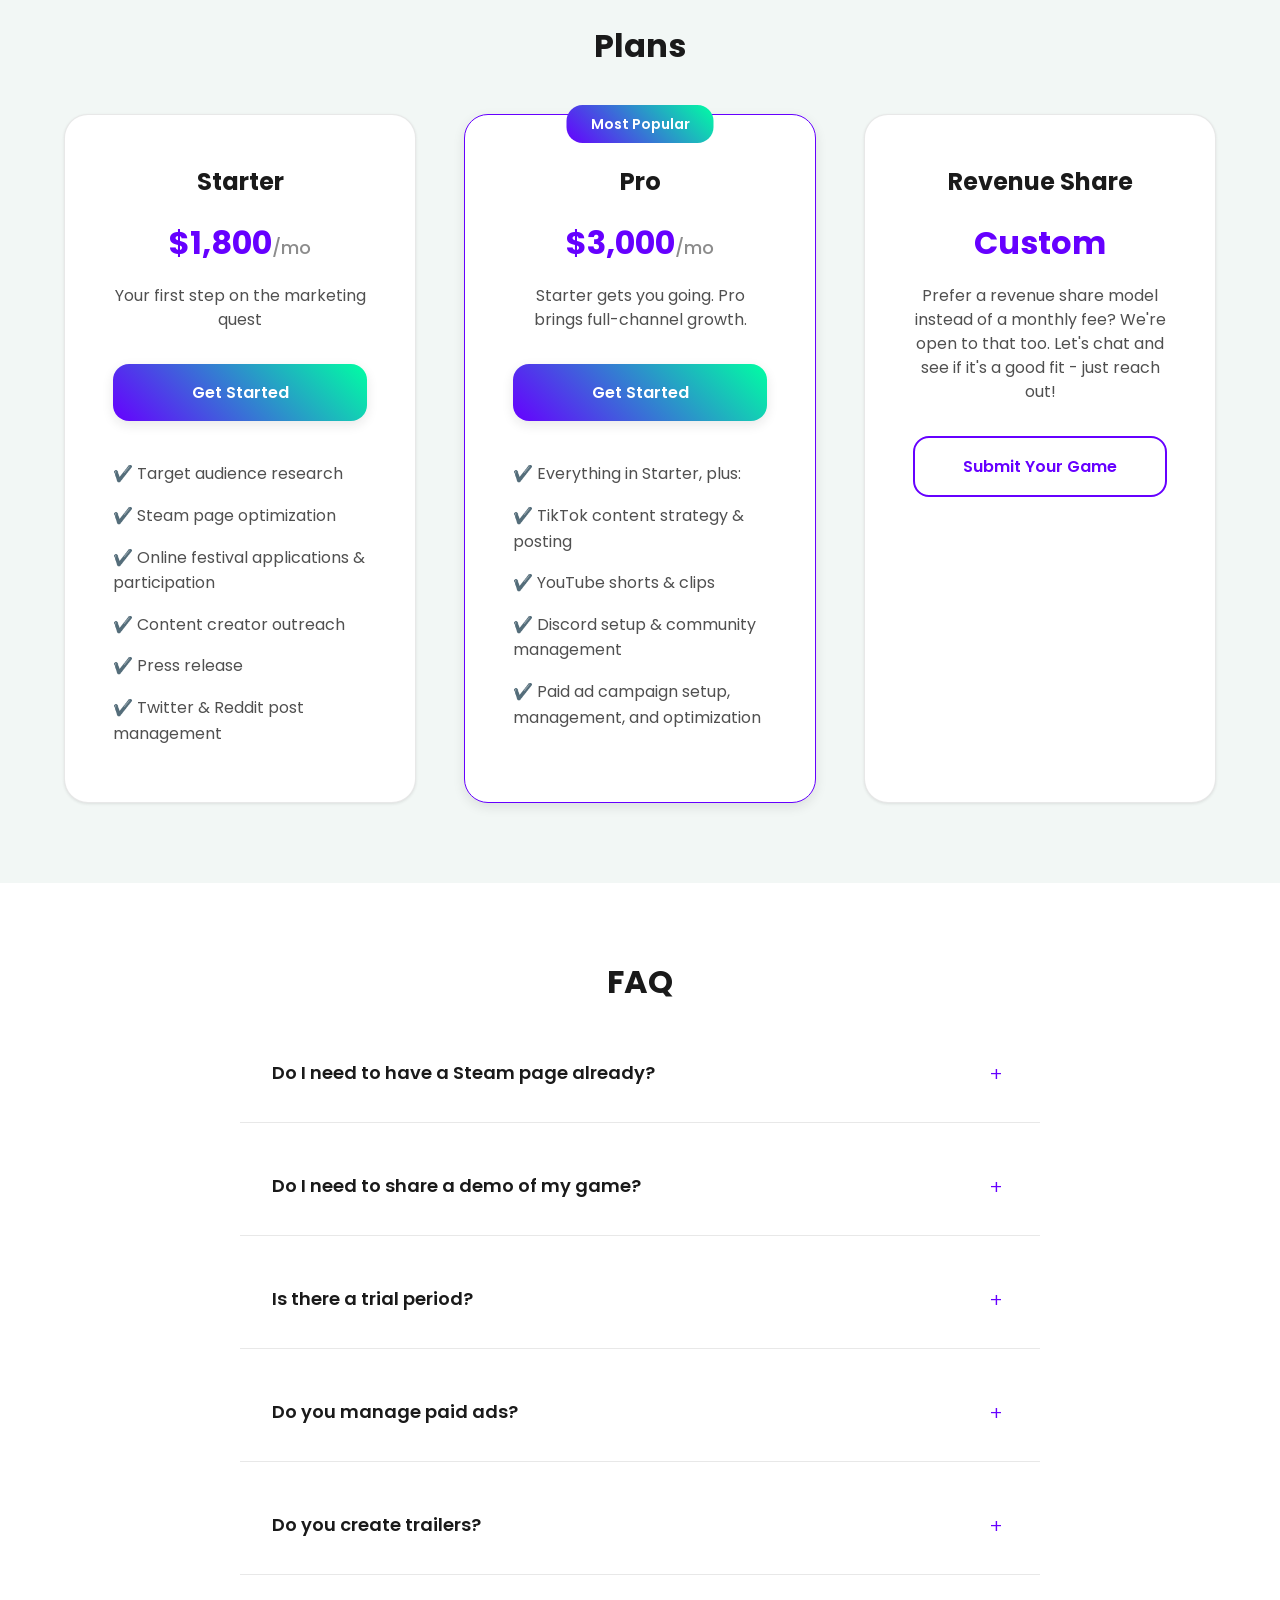
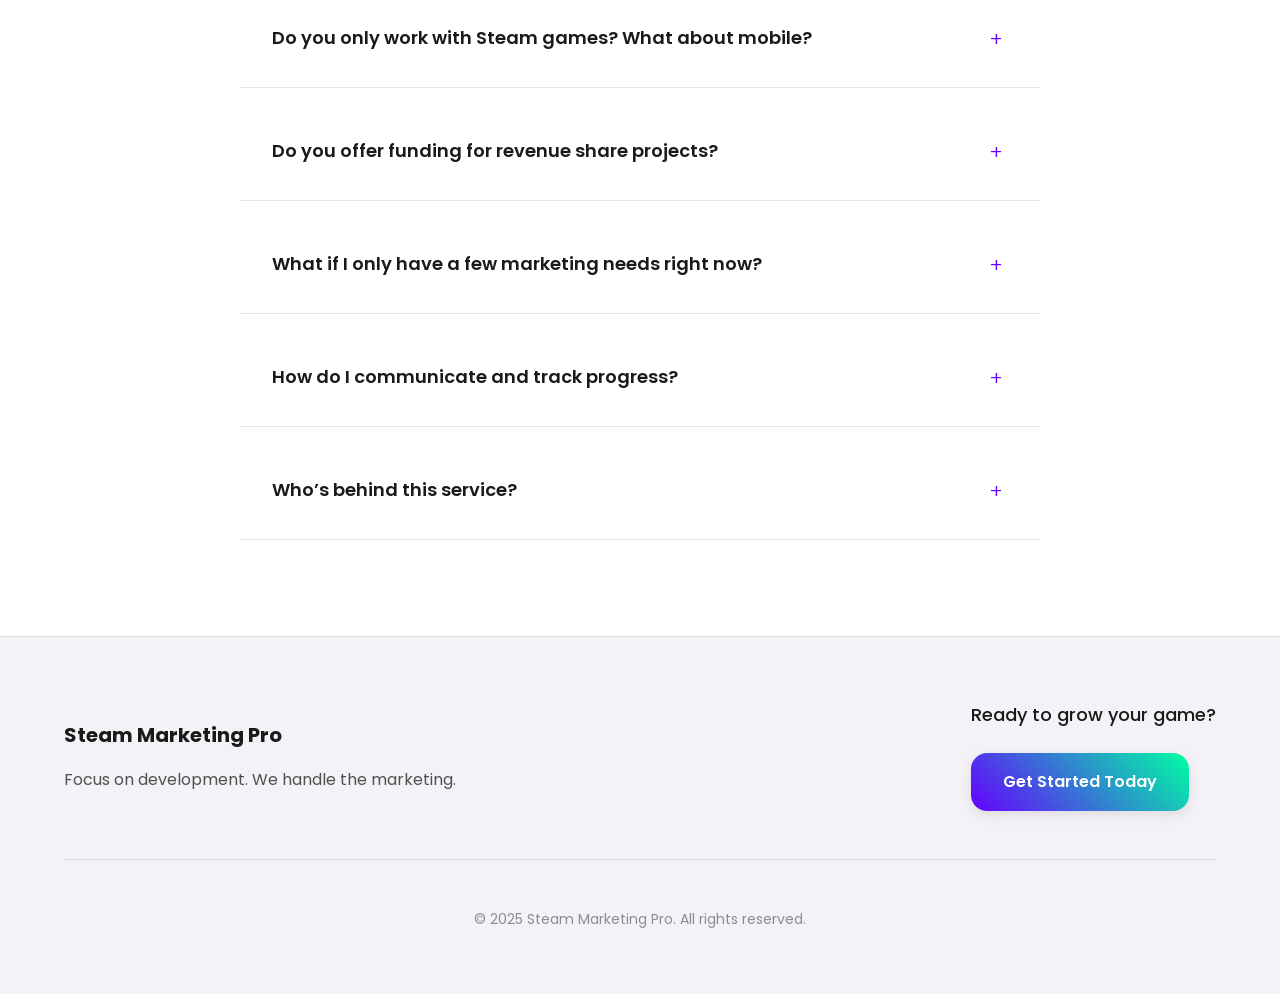
==== commit 74ff64c4: "add logos and footer" ====
--- a/version04/index.html
+++ b/version04/index.html
@@ -18,10 +18,10 @@
                     <h3>Steam Marketing Pro</h3>
                 </div>
                 <div class="nav-menu">
-                    <a href="#why-choose-us" class="nav-link">Why Choose Us</a>
-                    <a href="#what-we-do" class="nav-link">What We Do</a>
+                    <a href="#why-choose-us" class="nav-link">Benefits</a>
+                    <a href="#what-we-do" class="nav-link">Services</a>
                     <a href="#pricing" class="nav-link">Pricing</a>
-                    <a href="">
+                    <a href="https://calendly.com/h-kwon/steam-marketing-pro">
                         <button class="btn btn--primary cta-btn">Book a Call</button>
                     </a>
 
@@ -45,8 +45,8 @@
                 <p class="hero-subtitle">Focus on what you love — game development. We handle the marketing.</p>
                 <p class="hero-tagline">Pause or cancel anytime.</p>
                 <div class="hero-cta">
-                    <button class="btn btn--primary btn--lg cta-btn" data-target="pricing">See Pricing</button>
-                    <button class="btn btn--outline btn--lg cta-btn">Book a Call</button>
+                    <a href="#pricing" class="btn btn--primary btn--lg cta-btn" role="button">See Pricing</a>
+                    <a href="https://calendly.com/h-kwon/steam-marketing-pro" class="btn btn--outline btn--lg cta-btn" role="button">Book a Call</a>
                 </div>
             </div>
         </div>
@@ -60,15 +60,24 @@
         <div class="container">
             <p class="logos-text">Trusted by indie developers worldwide</p>
             <div class="logos-scroll">
-                <div class="logo-item">🎮 GameStudio</div>
-                <div class="logo-item">⚡ PixelForge</div>
-                <div class="logo-item">🚀 IndieLaunch</div>
-                <div class="logo-item">🎯 DevCraft</div>
-                <div class="logo-item">🌟 PlayMakers</div>
-                <div class="logo-item">🎪 FunFactory</div>
-                <div class="logo-item">🎮 GameStudio</div>
-                <div class="logo-item">⚡ PixelForge</div>
-                <div class="logo-item">🚀 IndieLaunch</div>
+                 <div class="logo-item">
+                    <img src="images/onw studio.png" alt="OnwStudio Logo">
+                 </div>
+                 <div class="logo-item">
+                    <img src="images/hypercent.png" alt="Hypercent Logo">
+                 </div>
+                 <div class="logo-item">
+                    <img src="images/geniesoft.png" alt="GenieSoft Logo">
+                 </div>
+                 <div class="logo-item">
+                    <img src="images/siloegi.png" alt="SiloegiOperation Logo">
+                 </div>
+                 <div class="logo-item">
+                    <img src="images/hoochoo.png" alt="Hoochoo Logo">
+                 </div>
+                 <div class="logo-item">
+                    <img src="images/shadingbox.png" alt="ShadingBox Logo">
+                 </div>
             </div>
         </div>
     </section>
@@ -119,6 +128,23 @@
                 <div class="feature-card">
                     <h3 class="feature-title">Your Marketing HQ</h3>
                     <p class="feature-description">You get a dedicated Notion page — your own command center for milestones, campaign tracking, and collaborating with our team.</p>
+                </div>
+            </div>
+        </div>
+    </section>
+
+    <!-- Testimonials -->
+    <section class="testimonials">
+        <div class="container">
+            <h2 class="section-title">What Our Partners Say</h2>
+            <div class="testimonial-grid">
+                <div class="testimonial-card">
+                    <p class="testimonial-text">“I was struggling with getting visibility outside Korea, and they helped us connect with creators and update our Steam page. As a result, we saw a big jump in wishlists during a major festival.”</p>
+                    <p class="testimonial-author">— Pocket Legend Dev Team</p>
+                </div>
+                <div class="testimonial-card">
+                    <p class="testimonial-text">“The team's expertise in Steam's ecosystem is unmatched. They helped us optimize our store page and run a successful festival campaign, leading to a 200% increase in daily wishlists.”</p>
+                    <p class="testimonial-author">— IndieGame Corp.</p>
                 </div>
             </div>
         </div>
@@ -228,44 +254,118 @@
             <div class="faq-list">
                 <div class="faq-item">
                     <div class="faq-question">
-                        <span>How soon can we start?</span>
-                        <div class="faq-icon">+</div>
-                    </div>
-                    <div class="faq-answer">
-                        <p>After your first payment, onboarding is typically within 48 hours.</p>
-                    </div>
-                </div>
-                <div class="faq-item">
-                    <div class="faq-question">
-                        <span>Can I pause or cancel anytime?</span>
-                        <div class="faq-icon">+</div>
-                    </div>
-                    <div class="faq-answer">
-                        <p>Yes! Pause, cancel, or restart your plan anytime — no long-term commitments.</p>
-                    </div>
-                </div>
-                <div class="faq-item">
-                    <div class="faq-question">
-                        <span>Who is this for?</span>
-                        <div class="faq-icon">+</div>
-                    </div>
-                    <div class="faq-answer">
-                        <p>Indie game studios or solo devs looking for real marketing expertise and flexible collaboration, no matter your experience.</p>
-                    </div>
-                </div>
-                <div class="faq-item">
-                    <div class="faq-question">
-                        <span>What if I want a revenue share model?</span>
-                        <div class="faq-icon">+</div>
-                    </div>
-                    <div class="faq-answer">
-                        <p>Brief us on your project! If it's a good fit, we'll customize a plan and rev share terms together.</p>
-                    </div>
-                </div>
-                <div class="faq-item">
-                    <div class="faq-question">
-                        <span>Do you guarantee wishlists or sales?</span>
-                        <div class="faq-icon">+</div>
-                    </div>
-                    <div class="faq-answer">
-                        <p>No agency can guarantee sales — but we maximize exposure, engagement, and conversion
+                        <span>Do I need to have a Steam page already?</span>
+                        <div class="faq-icon">+</div>
+                    </div>
+                    <div class="faq-answer">
+                        <p>Yes, or at least be ready to launch one with us during the first month.</p>
+                    </div>
+                </div>
+                <div class="faq-item">
+                    <div class="faq-question">
+                        <span>Do I need to share a demo of my game?</span>
+                        <div class="faq-icon">+</div>
+                    </div>
+                    <div class="faq-answer">
+                        <p>Yes — to understand your game and create content effectively, we need access to a playable build.</p>
+                    </div>
+                </div>
+                <div class="faq-item">
+                    <div class="faq-question">
+                        <span>Is there a trial period?</span>
+                        <div class="faq-icon">+</div>
+                    </div>
+                    <div class="faq-answer">
+                        <p>Not officially, but if you’re not satisfied after the first month, we’ll offer a 50% refund — no hard feelings.</p>
+                    </div>
+                </div>
+                <div class="faq-item">
+                    <div class="faq-question">
+                        <span>Do you manage paid ads?</span>
+                        <div class="faq-icon">+</div>
+                    </div>
+                    <div class="faq-answer">
+                        <p>Yes. Once we align on campaign goals and budget, we handle setup, optimization, and management.</p>
+                    </div>
+                </div>
+                <div class="faq-item">
+                    <div class="faq-question">
+                        <span>Do you create trailers?</span>
+                        <div class="faq-icon">+</div>
+                    </div>
+                    <div class="faq-answer">
+                        <p>We create short-form videos for social media and Steam updates. For cinematic trailers, we recommend working with a specialized studio.</p>
+                    </div>
+                </div>
+                <div class="faq-item">
+                    <div class="faq-question">
+                        <span>Do you only work with Steam games? What about mobile?</span>
+                        <div class="faq-icon">+</div>
+                    </div>
+                    <div class="faq-answer">
+                        <p>We specialize in PC/Steam games. At this time, we do not support mobile game marketing.</p>
+                    </div>
+                </div>
+                <div class="faq-item">
+                    <div class="faq-question">
+                        <span>Do you offer funding for revenue share projects?</span>
+                        <div class="faq-icon">+</div>
+                    </div>
+                    <div class="faq-answer">
+                        <p>Yes — we can invest up to $50,000 in select titles under our revenue share model. If you're interested, submit your game for review.</p>
+                    </div>
+                </div>
+                <div class="faq-item">
+                    <div class="faq-question">
+                        <span>What if I only have a few marketing needs right now?</span>
+                        <div class="faq-icon">+</div>
+                    </div>
+                    <div class="faq-answer">
+                        <p>No problem. You can sign up, make your requests, then pause or cancel your plan anytime. Come back when you're ready for more support — we're flexible.</p>
+                    </div>
+                </div>
+                <div class="faq-item">
+                    <div class="faq-question">
+                        <span>How do I communicate and track progress?</span>
+                        <div class="faq-icon">+</div>
+                    </div>
+                    <div class="faq-answer">
+                        <p>Once you sign up, you’ll get access to a dedicated Notion page. There, you can share info, track tasks, view updates, and communicate directly with us — all in one place.</p>
+                    </div>
+                </div>
+                <div class="faq-item">
+                    <div class="faq-question">
+                        <span>Who’s behind this service?</span>
+                        <div class="faq-icon">+</div>
+                    </div>
+                    <div class="faq-answer">
+                        <p>We’re a two-person team — one from Korea and one from Russia — both fluent in English. With over 10 years in the game industry, we've developed, published, and marketed games ourselves. Now, we help other indie devs do the same.</p>
+                    </div>
+                </div>
+            </div>
+        </div>
+    </section>
+
+    <!-- Footer -->
+    <footer class="footer">
+        <div class="container">
+            <div class="footer-content">
+                <div class="footer-brand">
+                    <h3>Steam Marketing Pro</h3>
+                    <p>Focus on development. We handle the marketing.</p>
+                </div>
+                <div class="footer-contact">
+                    <p>Ready to grow your game?</p>
+                    <!--<button class="btn btn--primary">Get Started Today</button>-->
+                    <a href="#pricing" class="btn btn--primary" role="button">Get Started Today</a>
+                </div>
+            </div>
+            <div class="footer-bottom">
+                <p>&copy; 2025 Steam Marketing Pro. All rights reserved.</p>
+            </div>
+        </div>
+    </footer>
+
+    <script src="app.js"></script>
+</body>
+</html>
--- a/version04/style.css
+++ b/version04/style.css
@@ -311,6 +311,7 @@
 }
 
 .logo-item {
+  /*
   background: var(--color-white);
   padding: var(--spacing-sm) var(--spacing-md);
   border-radius: var(--border-radius-md);
@@ -319,12 +320,24 @@
   font-weight: 500;
   white-space: nowrap;
   font-size: var(--font-size-sm);
-  transition: var(--transition-fast);
-}
-
-.logo-item:hover {
-  border-color: var(--color-highlight-purple);
-  transform: translateY(-1px);
+  transition: var(--transition-fast);*/
+  display: flex;
+  align-items: center;
+  justify-content: center;
+}
+
+.logo-item img{
+  max-height: 60px;
+  width:auto;
+  filter: grayscale(100%);
+  opacity: 0.7;
+  transition: var(--transition-normal)
+}
+
+.logo-item img:hover {
+  filter: none;
+  opacity: 1;
+  transform: scale(1.05);
 }
 
 /* Sections */
@@ -462,6 +475,46 @@
 /* What We Do */
 .what-we-do {
   background: var(--color-white);
+}
+
+/* Testimonials */
+.testimonials {
+  background: var(--color-white);
+}
+
+.testimonial-grid {
+  display: grid;
+  grid-template-columns: repeat(auto-fit, minmax(300px, 1fr));
+  gap: var(--spacing-xl);
+  margin-top: var(--spacing-xl);
+}
+
+.testimonial-card {
+  background: var(--color-light);
+  padding: var(--spacing-xl);
+  border-radius: var(--border-radius-2xl);
+  border: 1px solid var(--color-border);
+  transition: var(--transition-normal);
+  box-shadow: var(--shadow-sm);
+}
+
+.testimonial-card:hover {
+  transform: translateY(-5px);
+  box-shadow: var(--shadow-lg);
+  border-color: var(--color-highlight-green);
+}
+
+.testimonial-text {
+  font-size: var(--font-size-lg);
+  color: var(--color-medium-dark);
+  line-height: 1.7;
+  margin-bottom: var(--spacing-md);
+}
+
+.testimonial-author {
+  font-weight: 600;
+  color: var(--color-dark);
+  text-align: right;
 }
 
 .services-grid {
@@ -733,6 +786,11 @@
   section {
     padding: var(--spacing-2xl) 0;
   }
+
+  .footer-content {
+    flex-direction: column;
+    text-align: center;
+  }
 }
 
 @media (max-width: 480px) {
@@ -771,3 +829,61 @@
     scroll-behavior: smooth;
   }
 }
+
+/* Footer */
+.footer {
+  background: rgba(102, 0, 255, 0.02);
+  padding: var(--spacing-2xl) 0;
+  border-top: 1px solid var(--color-border);
+}
+
+.footer-content {
+  display: flex;
+  justify-content: space-between;
+  align-items: center;
+  margin-bottom: var(--spacing-xl);
+  flex-wrap: wrap;
+  gap: var(--spacing-lg);
+}
+
+.footer-brand h3 {
+  font-size: var(--font-size-xl);
+  font-weight: 700;
+  margin-bottom: var(--spacing-sm);
+  color: var(--color-dark);
+}
+
+.footer-brand p {
+  color: var(--color-medium-dark);
+  margin: 0;
+}
+
+.footer-contact p {
+  font-size: var(--font-size-lg);
+  font-weight: 500;
+  color: var(--color-dark);
+  margin-bottom: var(--spacing-md);
+}
+
+.footer-bottom {
+  text-align: center;
+  padding-top: var(--spacing-xl);
+  border-top: 1px solid var(--color-border);
+}
+
+.footer-bottom p {
+  color: var(--color-medium-light);
+  font-size: var(--font-size-sm);
+  margin: 0;
+}
+
+@media (max-width: 768px) {
+  .footer-content {
+    flex-direction: column;
+    text-align: center;
+  }
+
+  .footer-brand {
+    margin-bottom: var(--spacing-lg);
+  }
+}
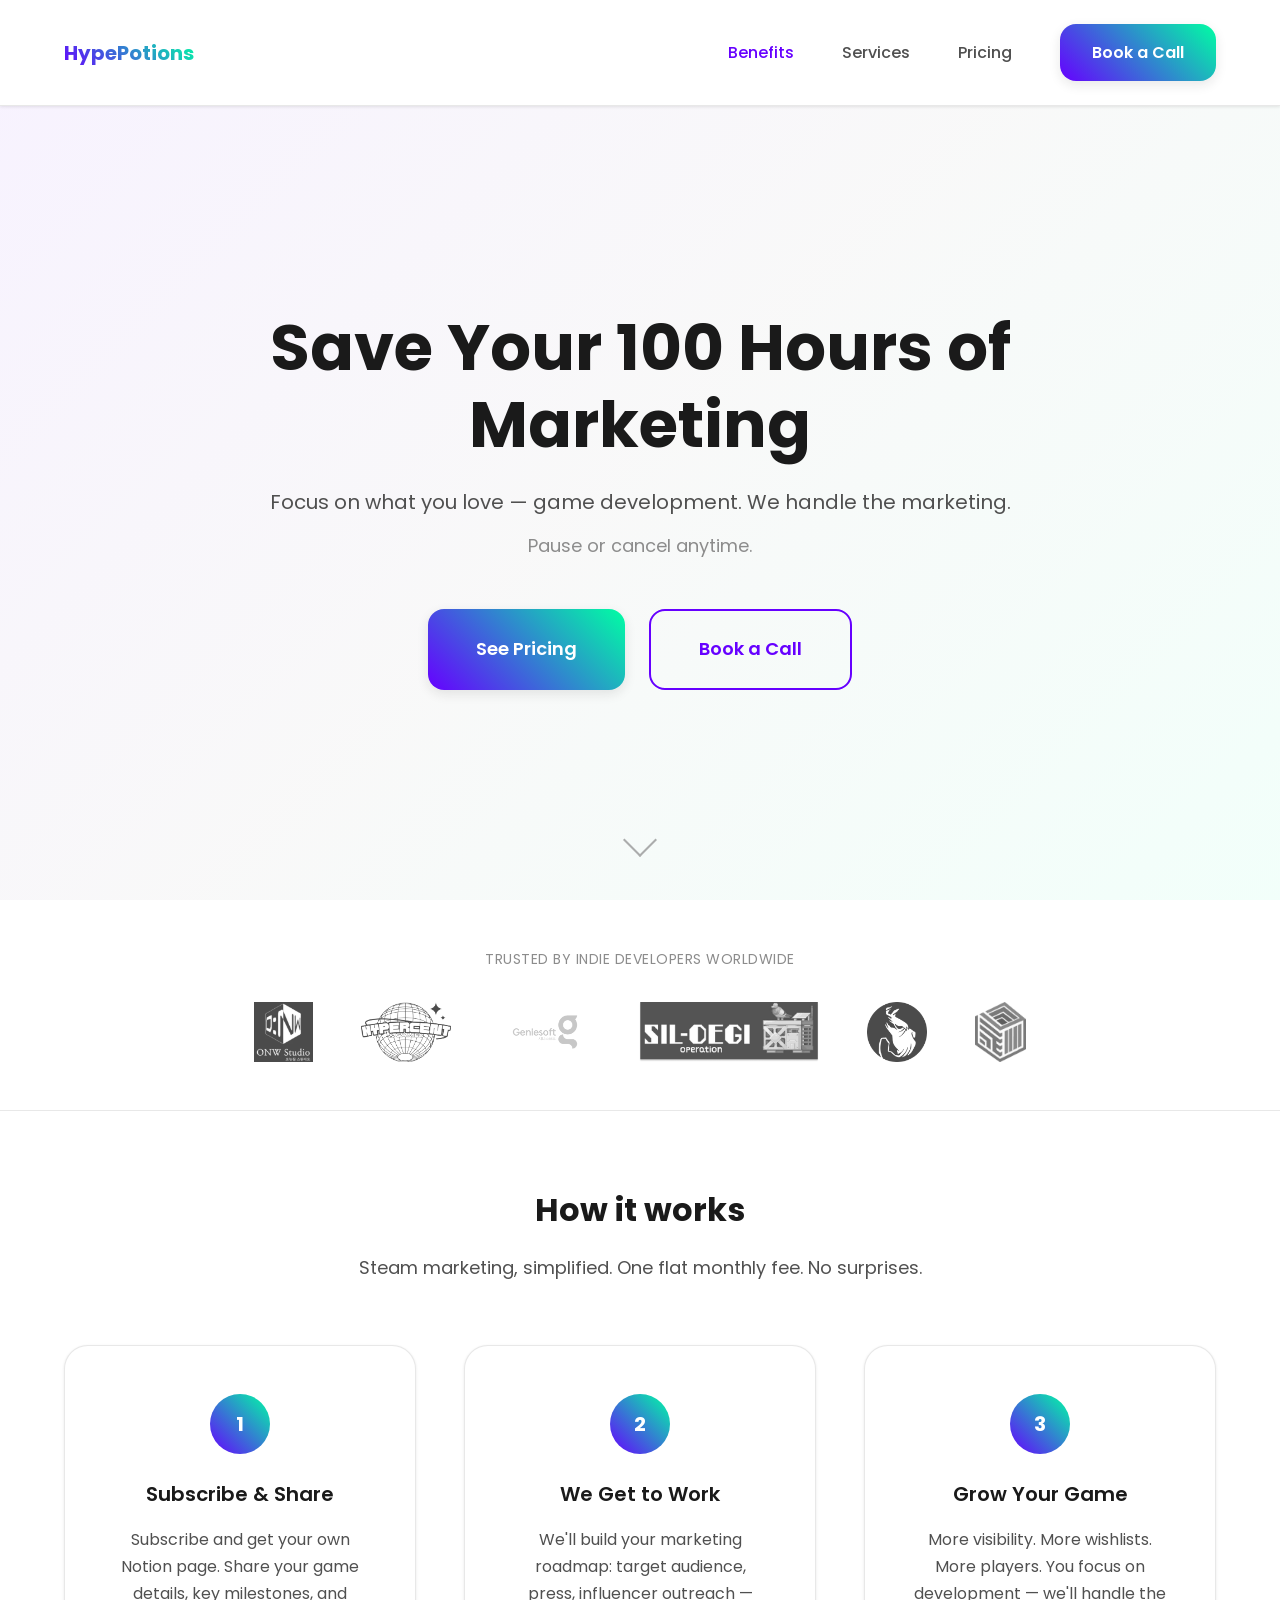
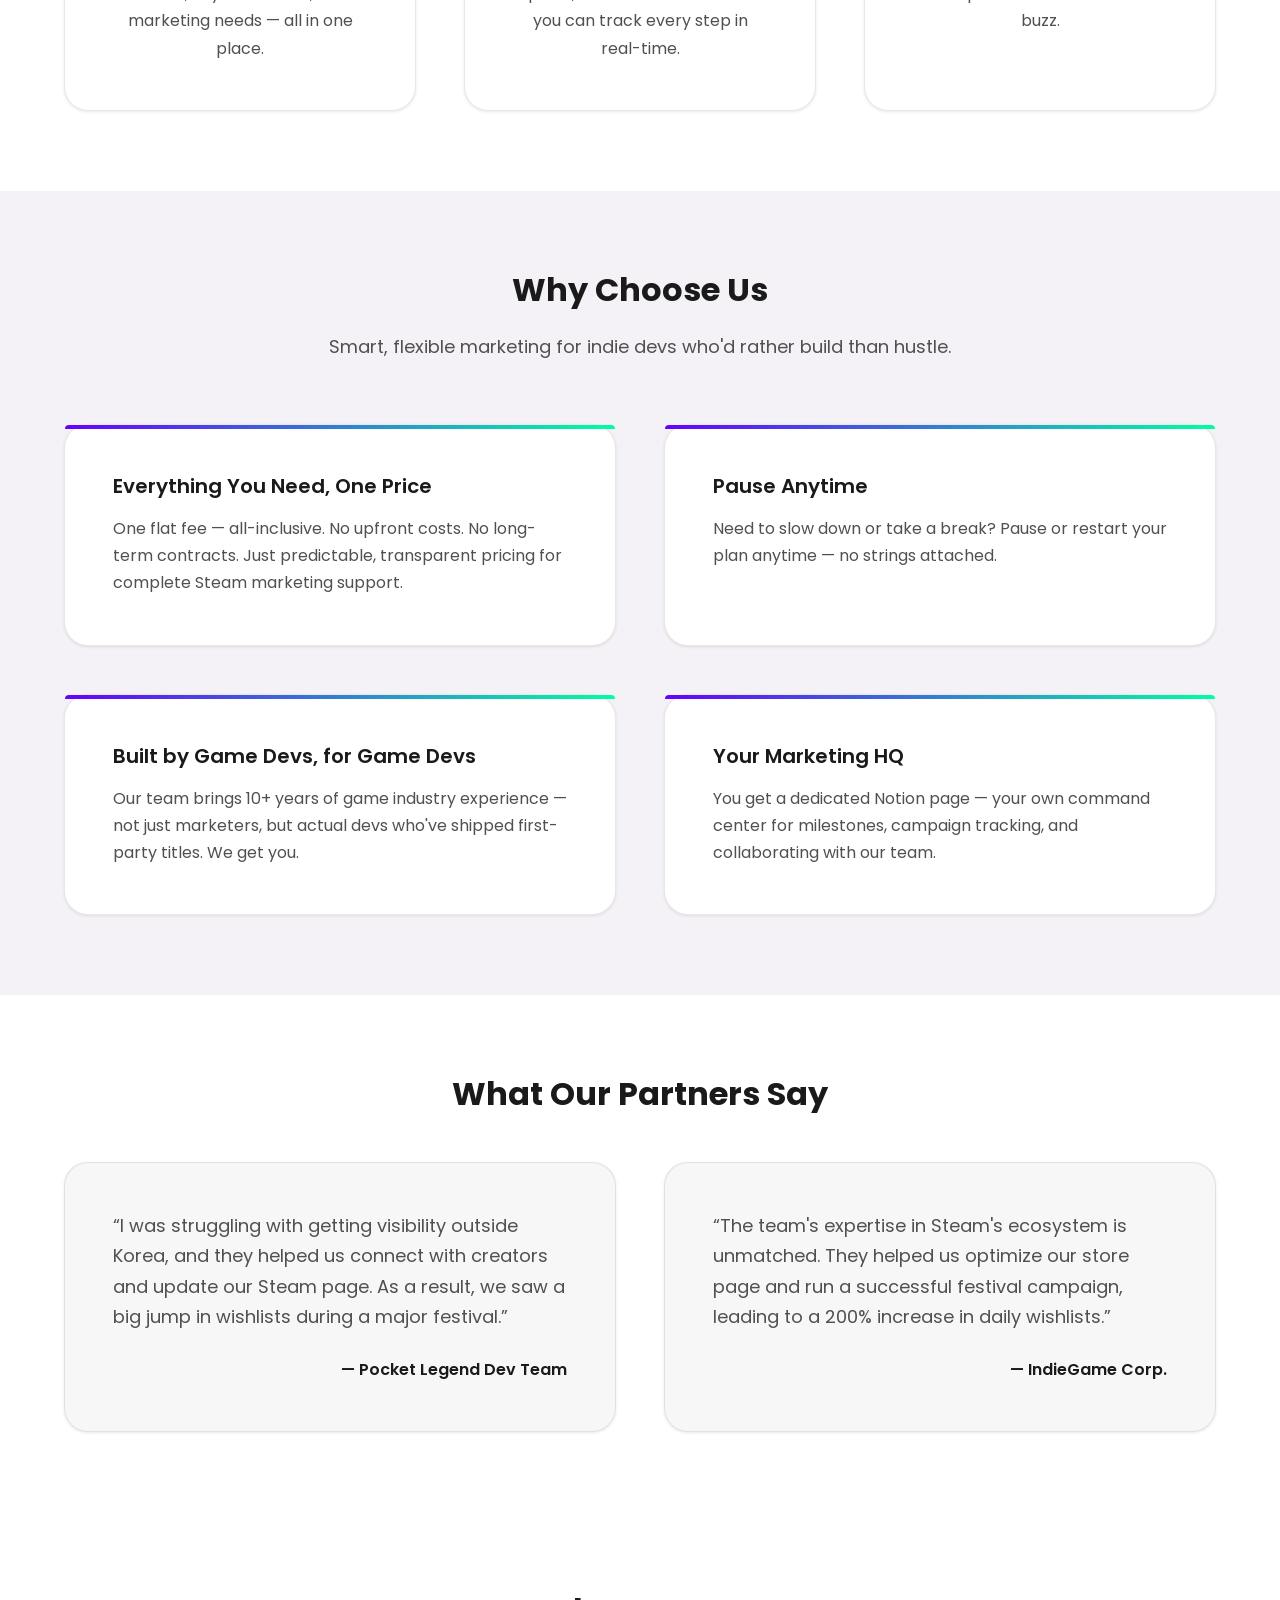
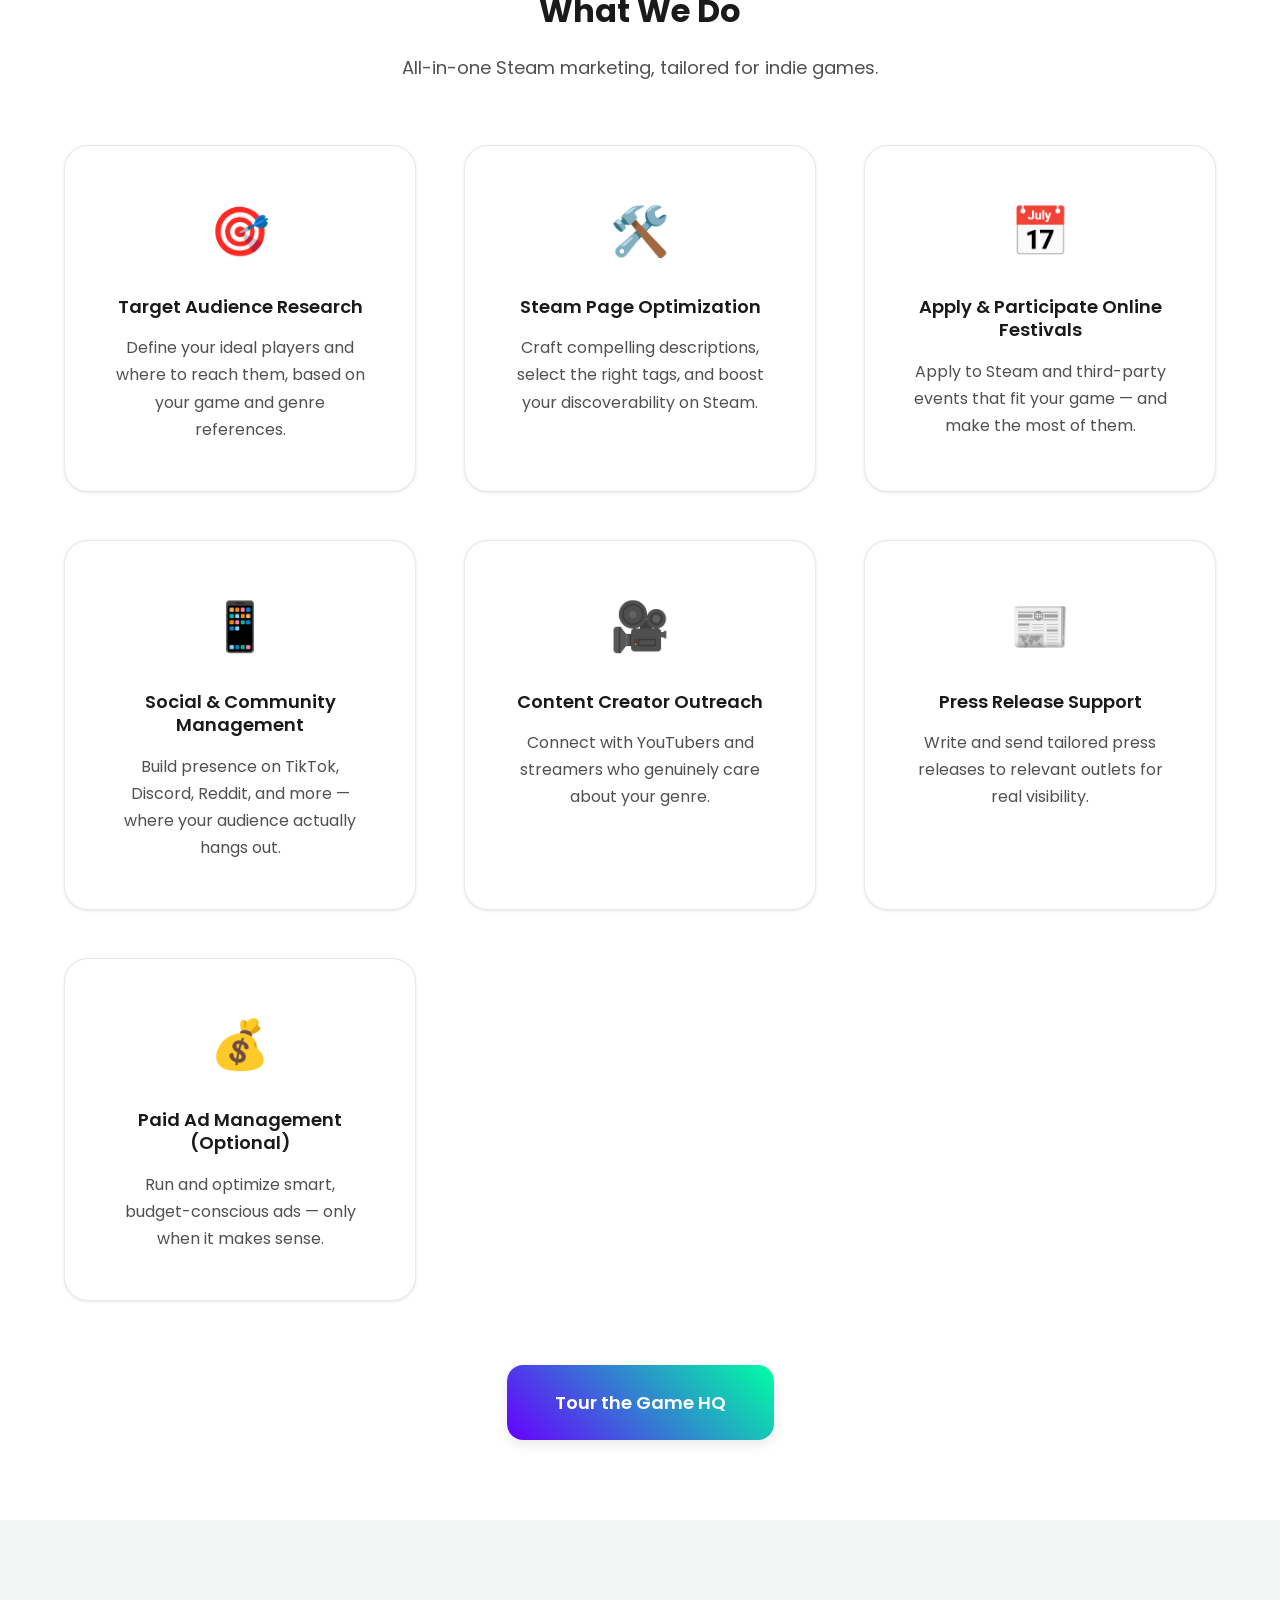
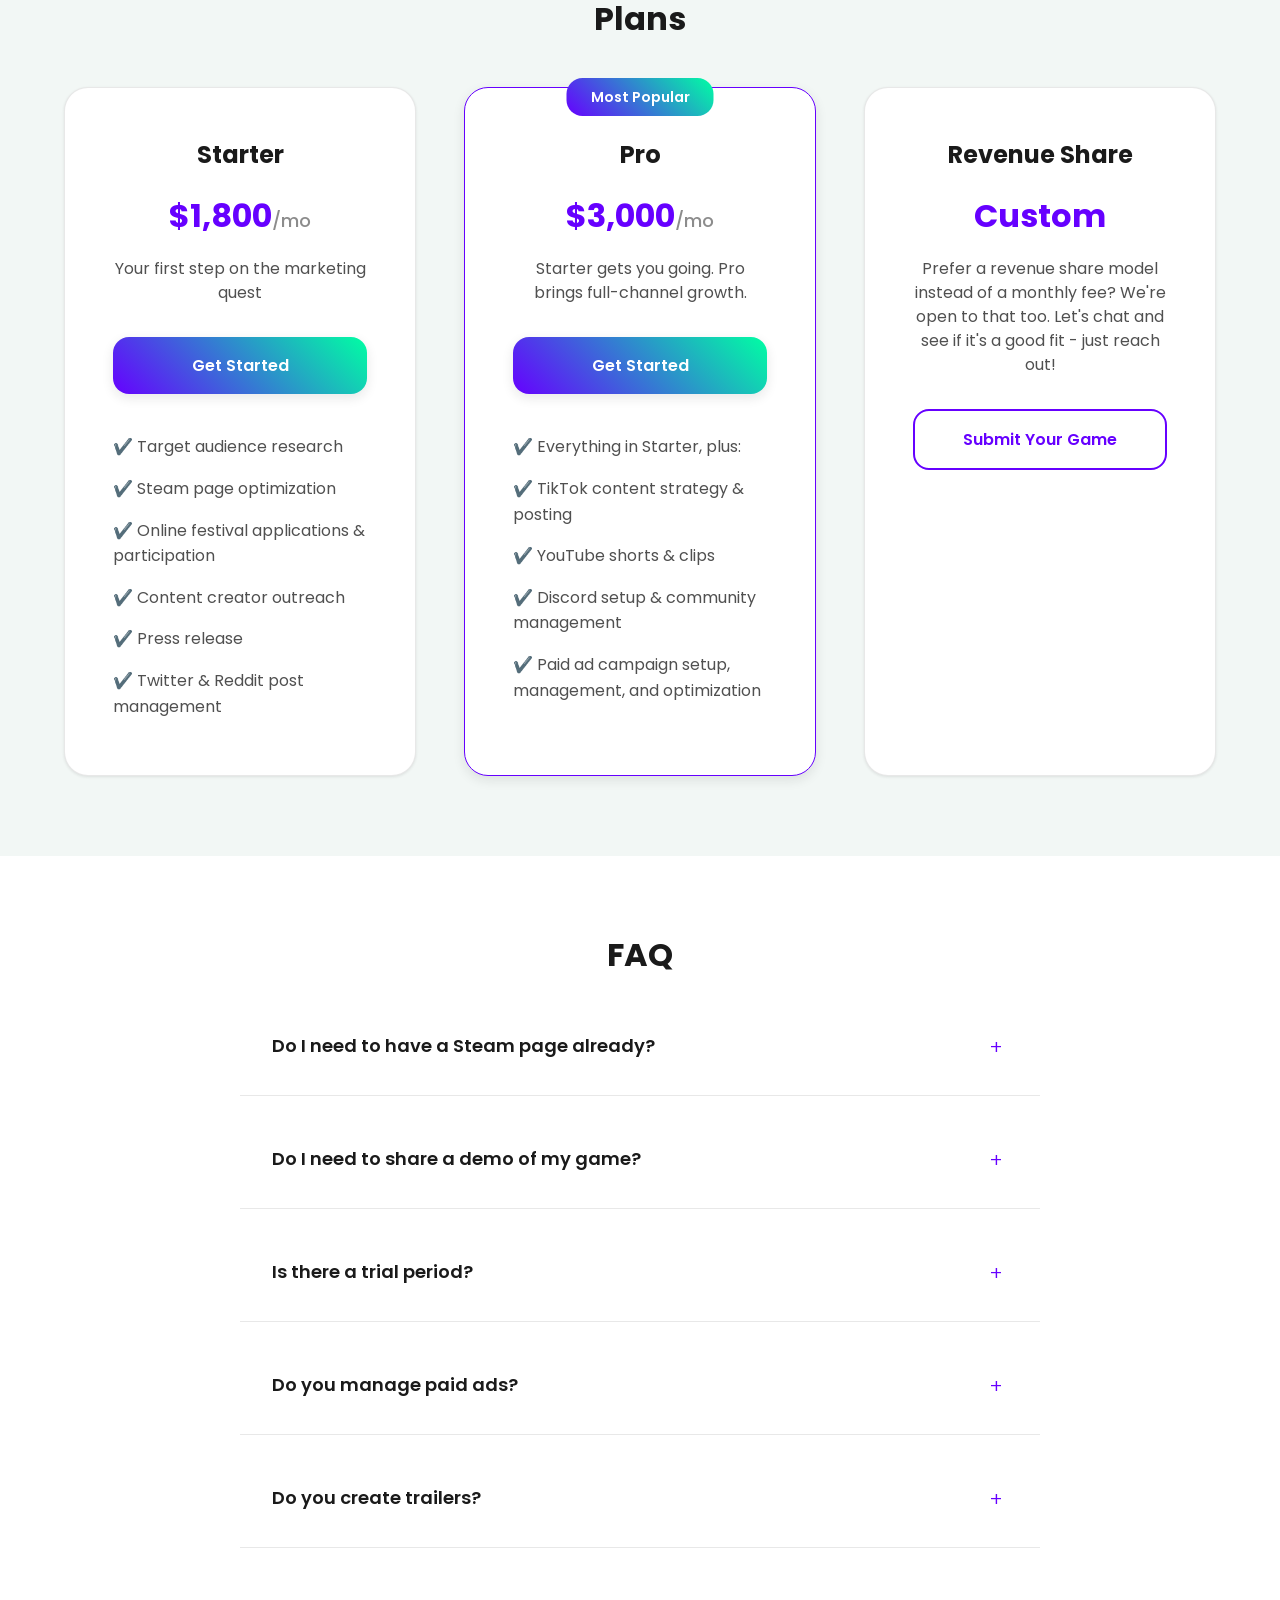
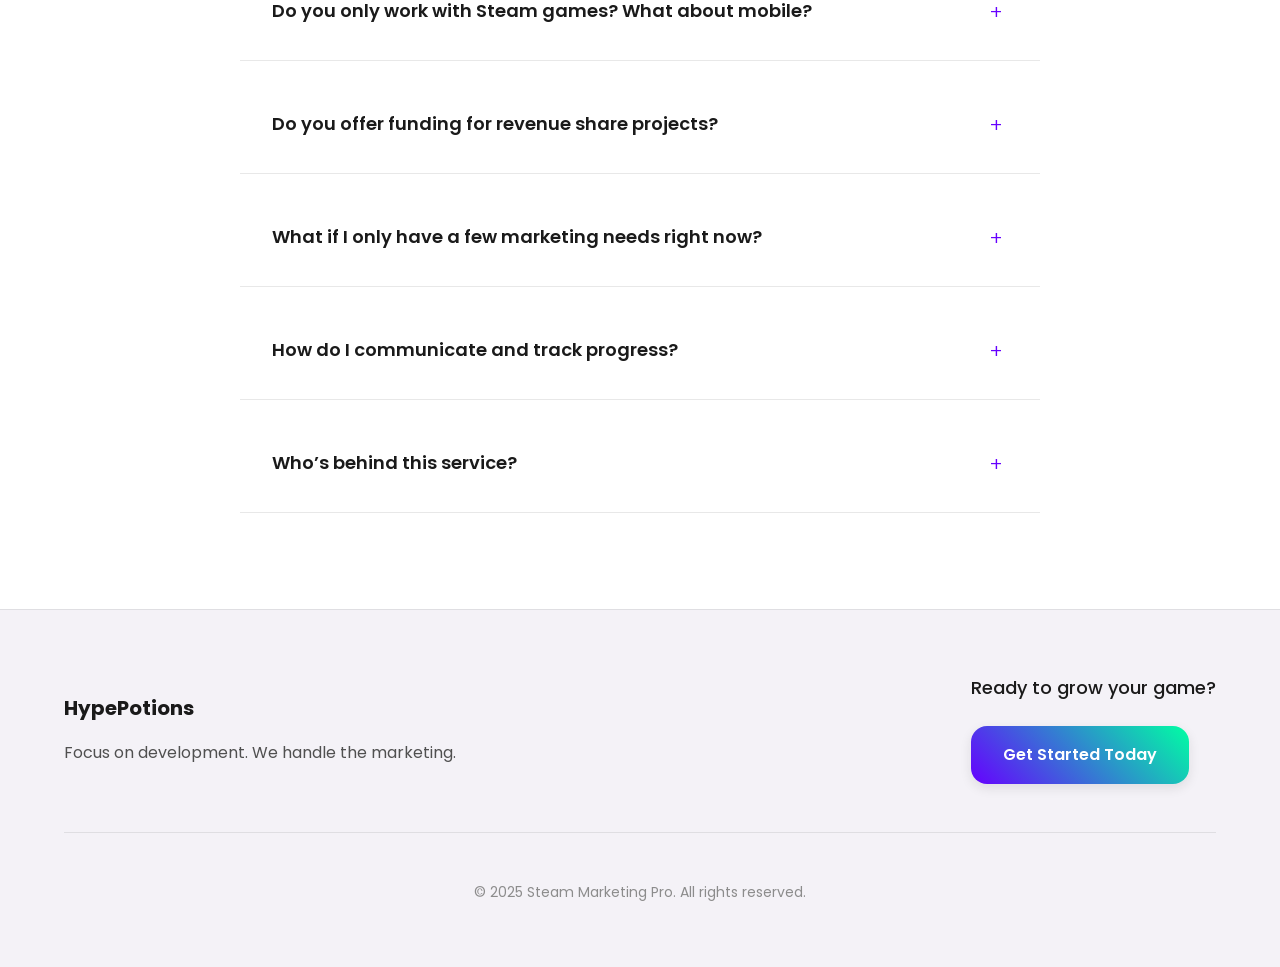
==== commit be0da293: "modify name and style little bit" ====
--- a/version04/index.html
+++ b/version04/index.html
@@ -15,7 +15,7 @@
         <div class="container">
             <div class="nav-content">
                 <div class="nav-brand">
-                    <h3>Steam Marketing Pro</h3>
+                    <h3>HypePotions</h3>
                 </div>
                 <div class="nav-menu">
                     <a href="#why-choose-us" class="nav-link">Benefits</a>
@@ -114,8 +114,8 @@
             <p class="section-subtitle">Smart, flexible marketing for indie devs who'd rather build than hustle.</p>
             <div class="features-grid-2x2">
                 <div class="feature-card">
-                    <h3 class="feature-title">Fixed Monthly Rate</h3>
-                    <p class="feature-description">No big agency retainers. No hourly billing. Just one flat monthly fee for full-service Steam marketing. Predictable and transparent.</p>
+                    <h3 class="feature-title">Everything You Need, One Price</h3>
+                    <p class="feature-description">One flat fee — all-inclusive. No upfront costs. No long-term contracts. Just predictable, transparent pricing for complete Steam marketing support.</p>
                 </div>
                 <div class="feature-card">
                     <h3 class="feature-title">Pause Anytime</h3>
@@ -123,7 +123,7 @@
                 </div>
                 <div class="feature-card">
                     <h3 class="feature-title">Built by Game Devs, for Game Devs</h3>
-                    <p class="feature-description">Our team brings 8+ years of game industry experience — not just marketers, but actual devs who've shipped first-party titles. We get you.</p>
+                    <p class="feature-description">Our team brings 10+ years of game industry experience — not just marketers, but actual devs who've shipped first-party titles. We get you.</p>
                 </div>
                 <div class="feature-card">
                     <h3 class="feature-title">Your Marketing HQ</h3>
@@ -339,7 +339,7 @@
                         <div class="faq-icon">+</div>
                     </div>
                     <div class="faq-answer">
-                        <p>We’re a two-person team — one from Korea and one from Russia — both fluent in English. With over 10 years in the game industry, we've developed, published, and marketed games ourselves. Now, we help other indie devs do the same.</p>
+                        <p>We’re a two-person team — one from Korea and one from Russia — both fluent in English. As part of a 5-person dev team, we’ve built and launched our own turn-based strategy and action games, handling everything from development to marketing and publishing. With over 10 years in the game industry, we now help other indie devs do the same.</p>
                     </div>
                 </div>
             </div>
@@ -351,7 +351,7 @@
         <div class="container">
             <div class="footer-content">
                 <div class="footer-brand">
-                    <h3>Steam Marketing Pro</h3>
+                    <h3>HypePotions</h3>
                     <p>Focus on development. We handle the marketing.</p>
                 </div>
                 <div class="footer-contact">
--- a/version04/style.css
+++ b/version04/style.css
@@ -359,7 +359,7 @@
   text-align: center;
   color: var(--color-medium-dark);
   margin-bottom: var(--spacing-2xl);
-  max-width: 600px;
+  max-width: 700px;
   margin-left: auto;
   margin-right: auto;
   line-height: 1.5;
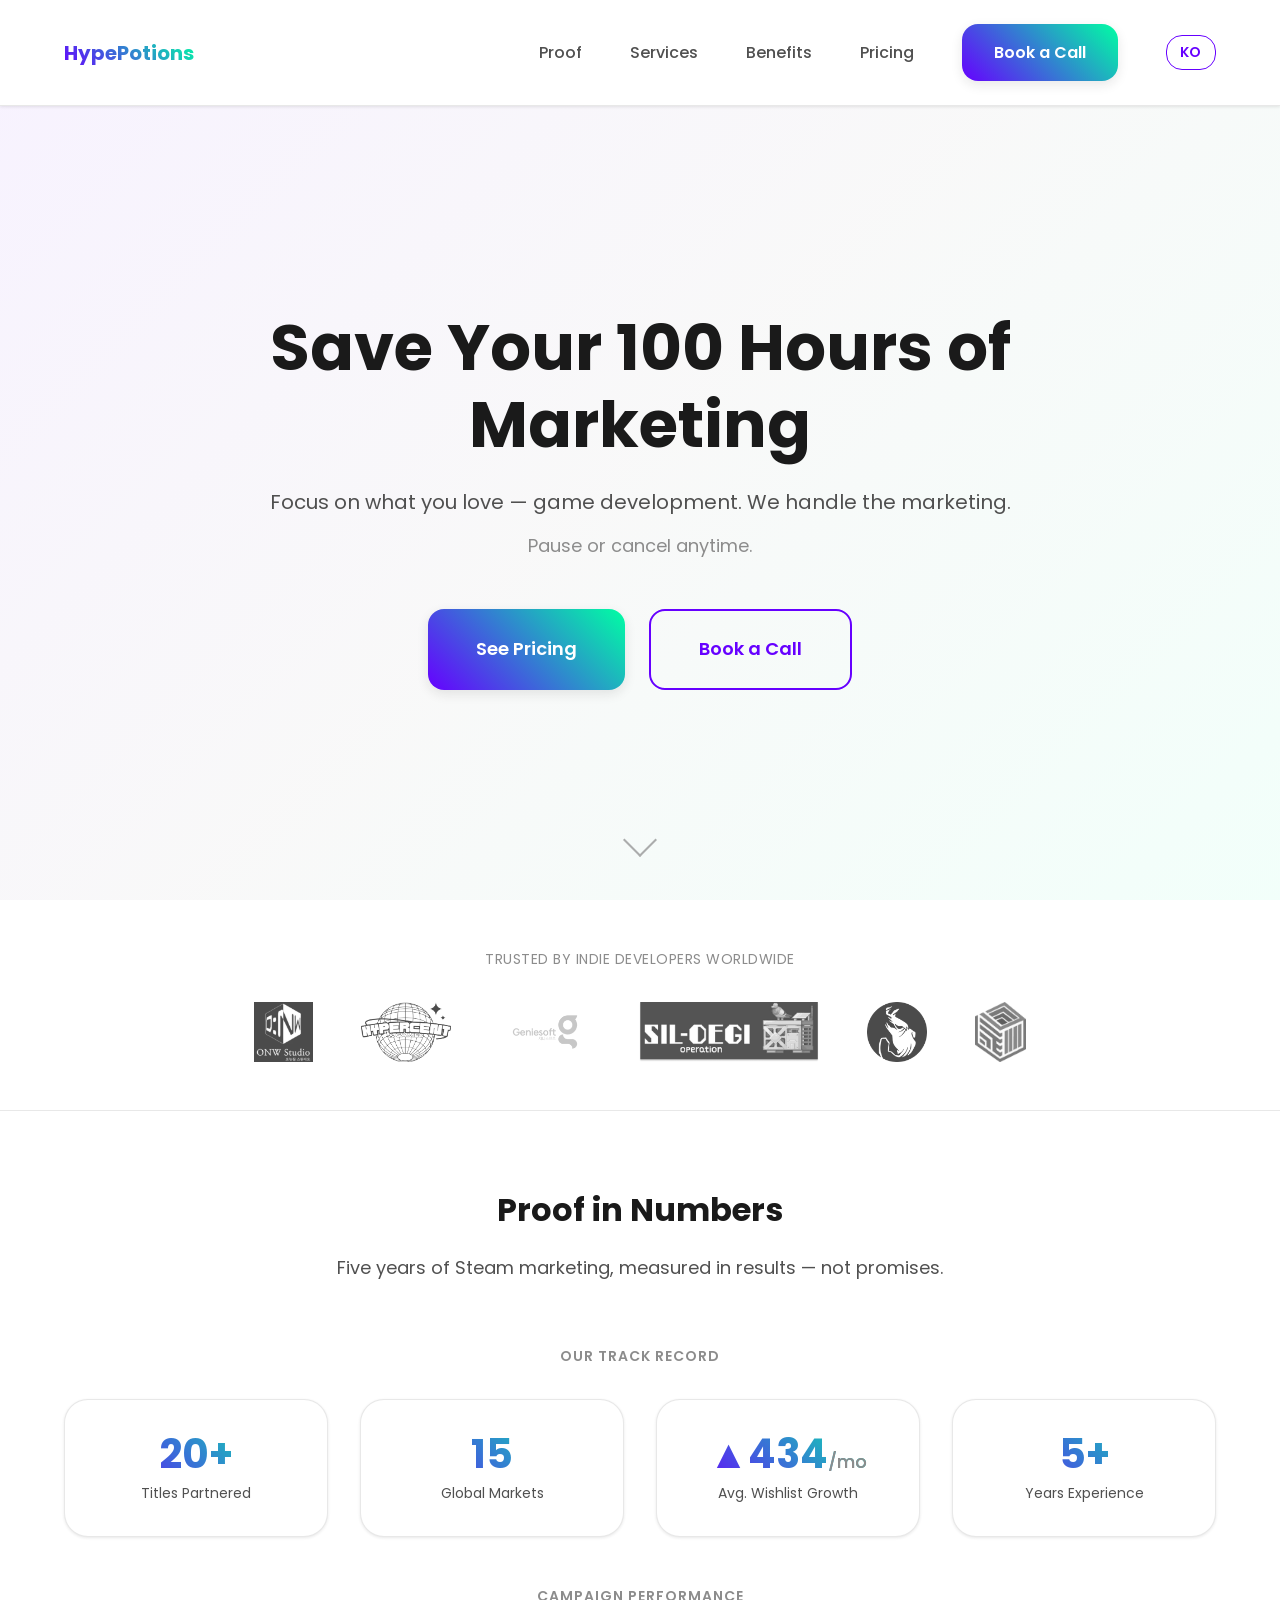
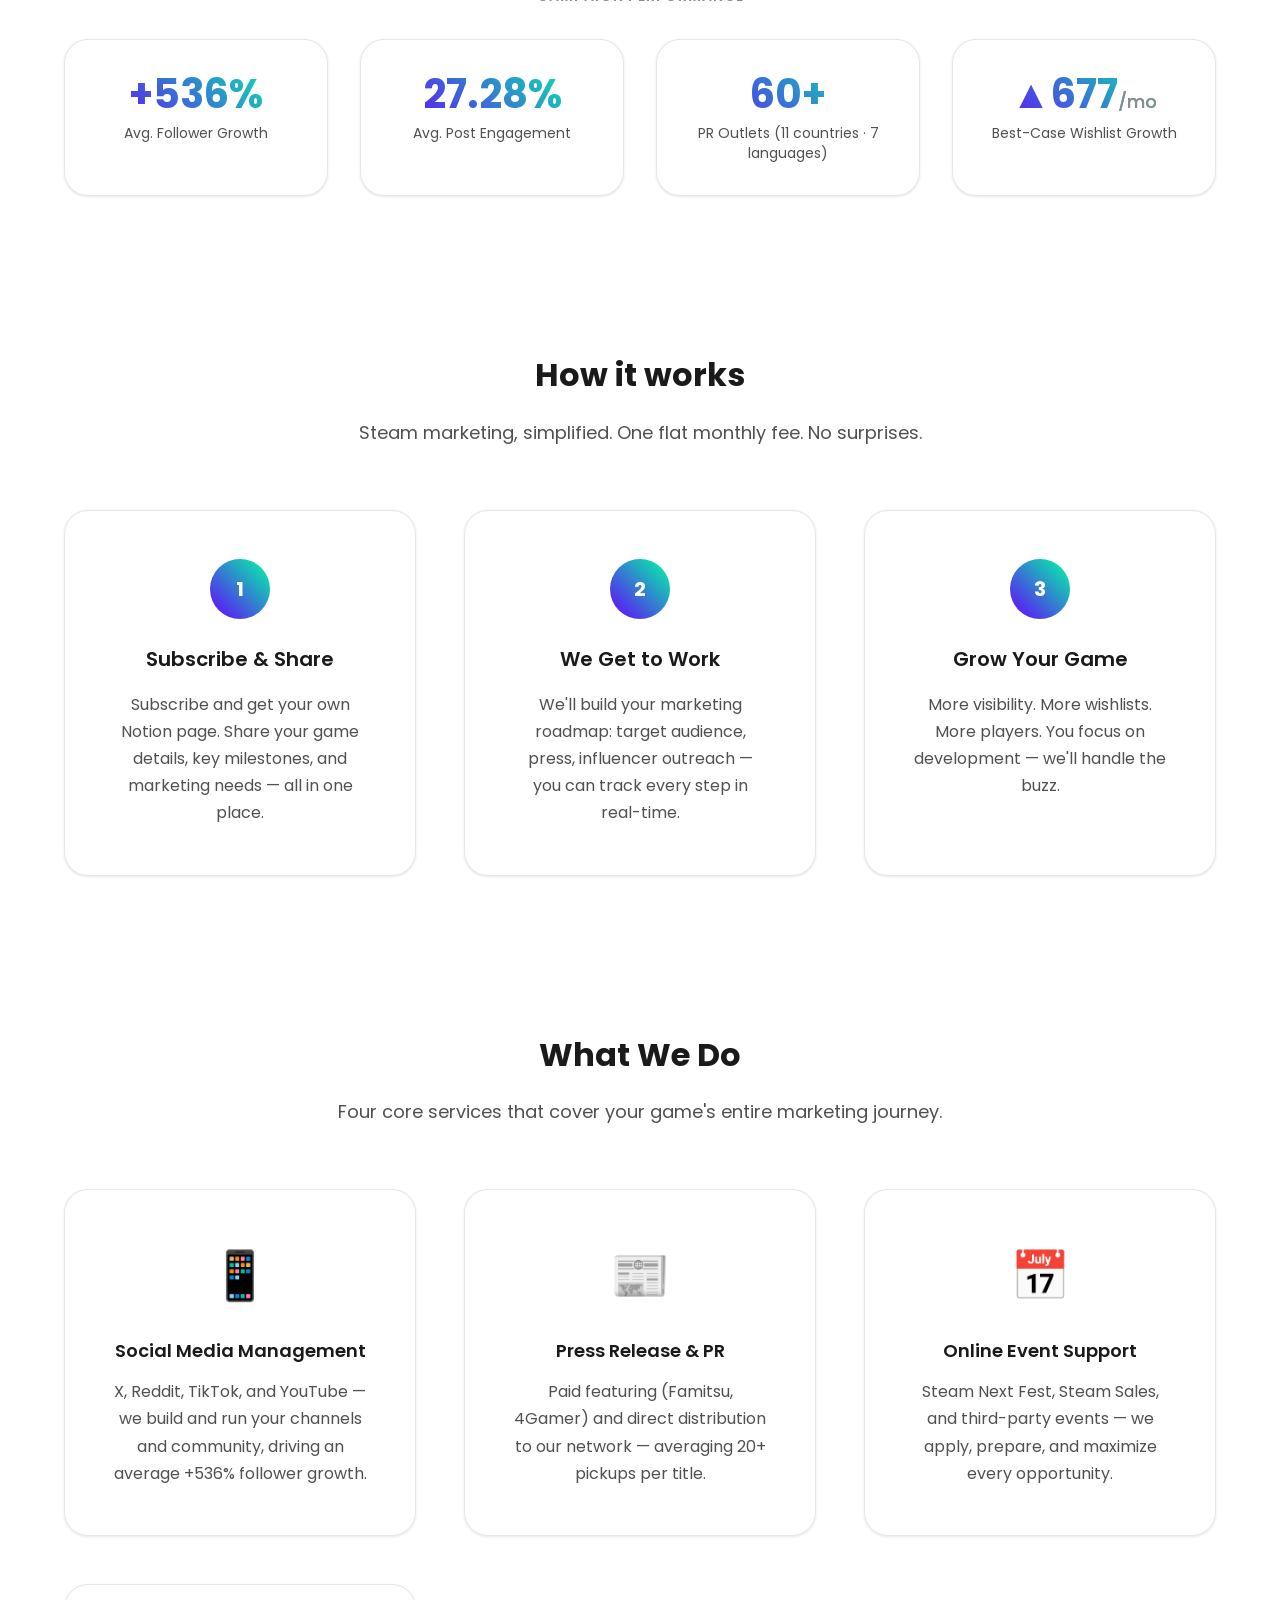
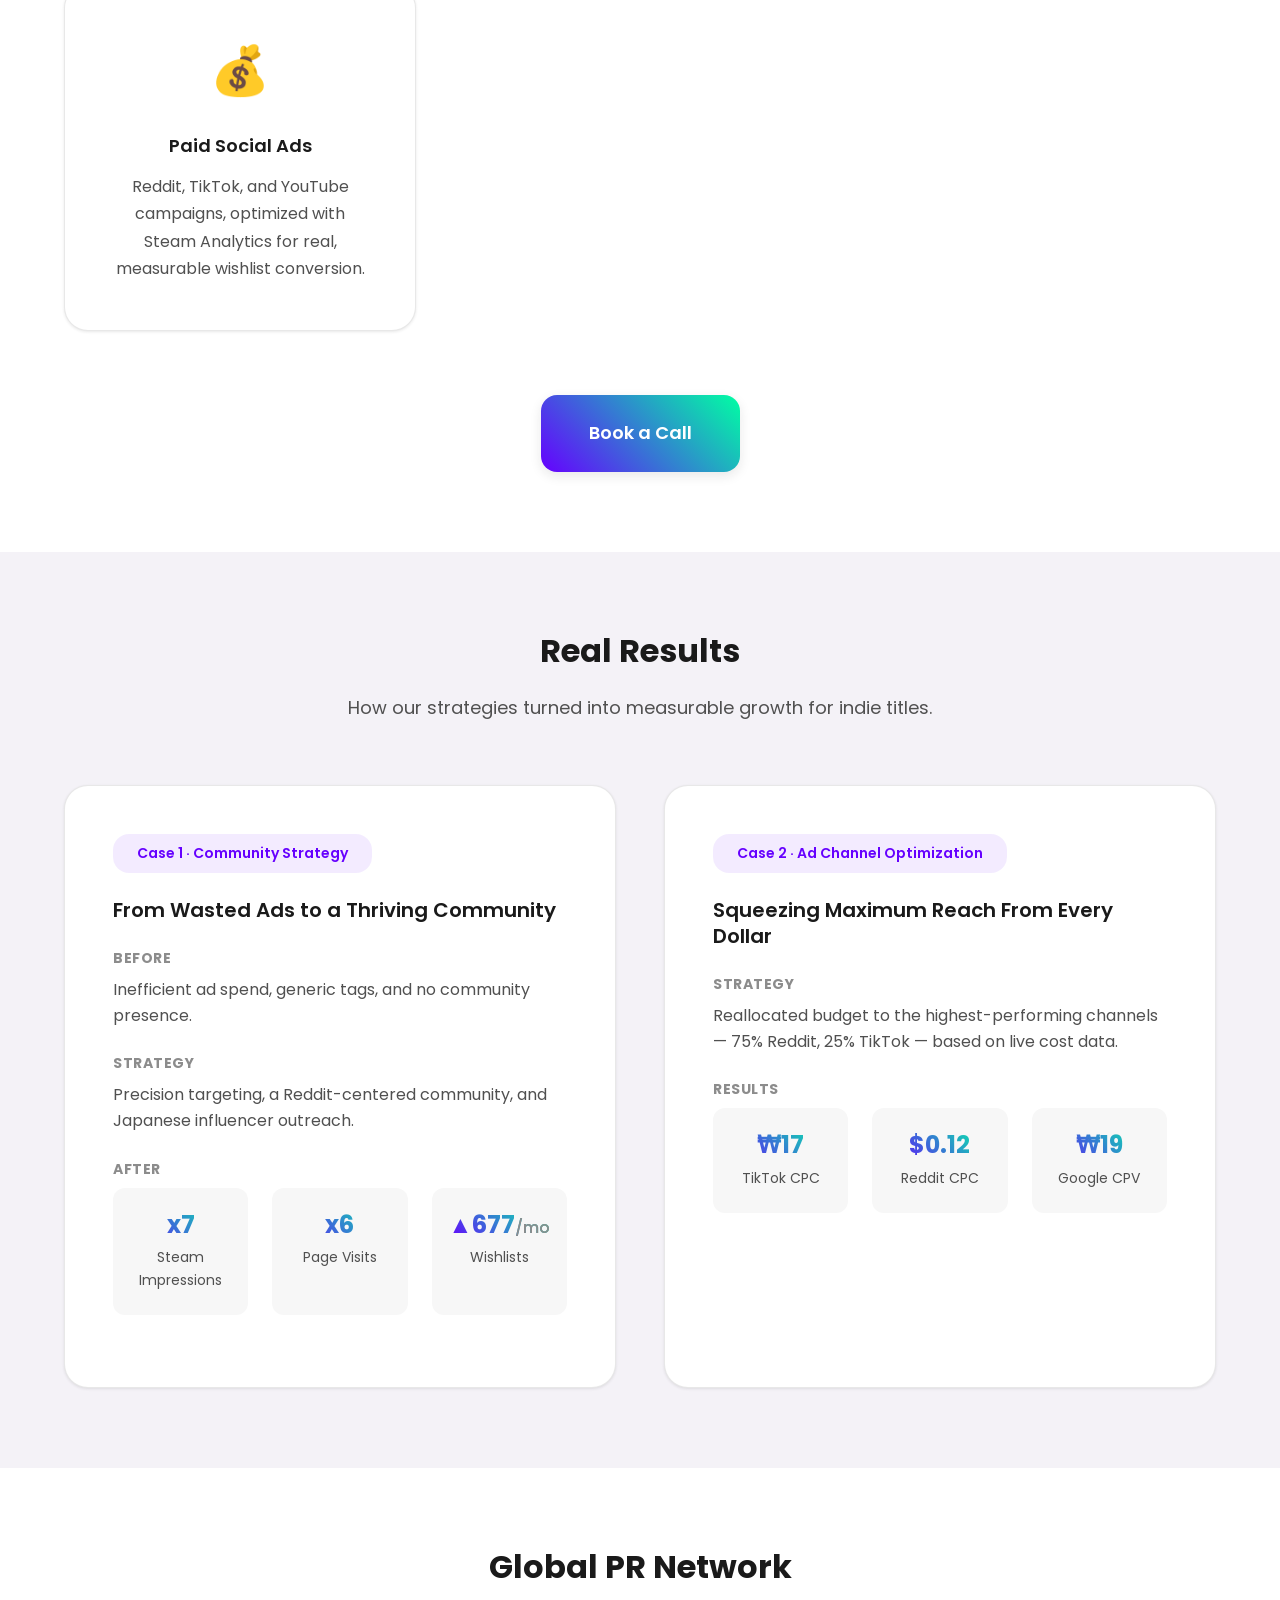
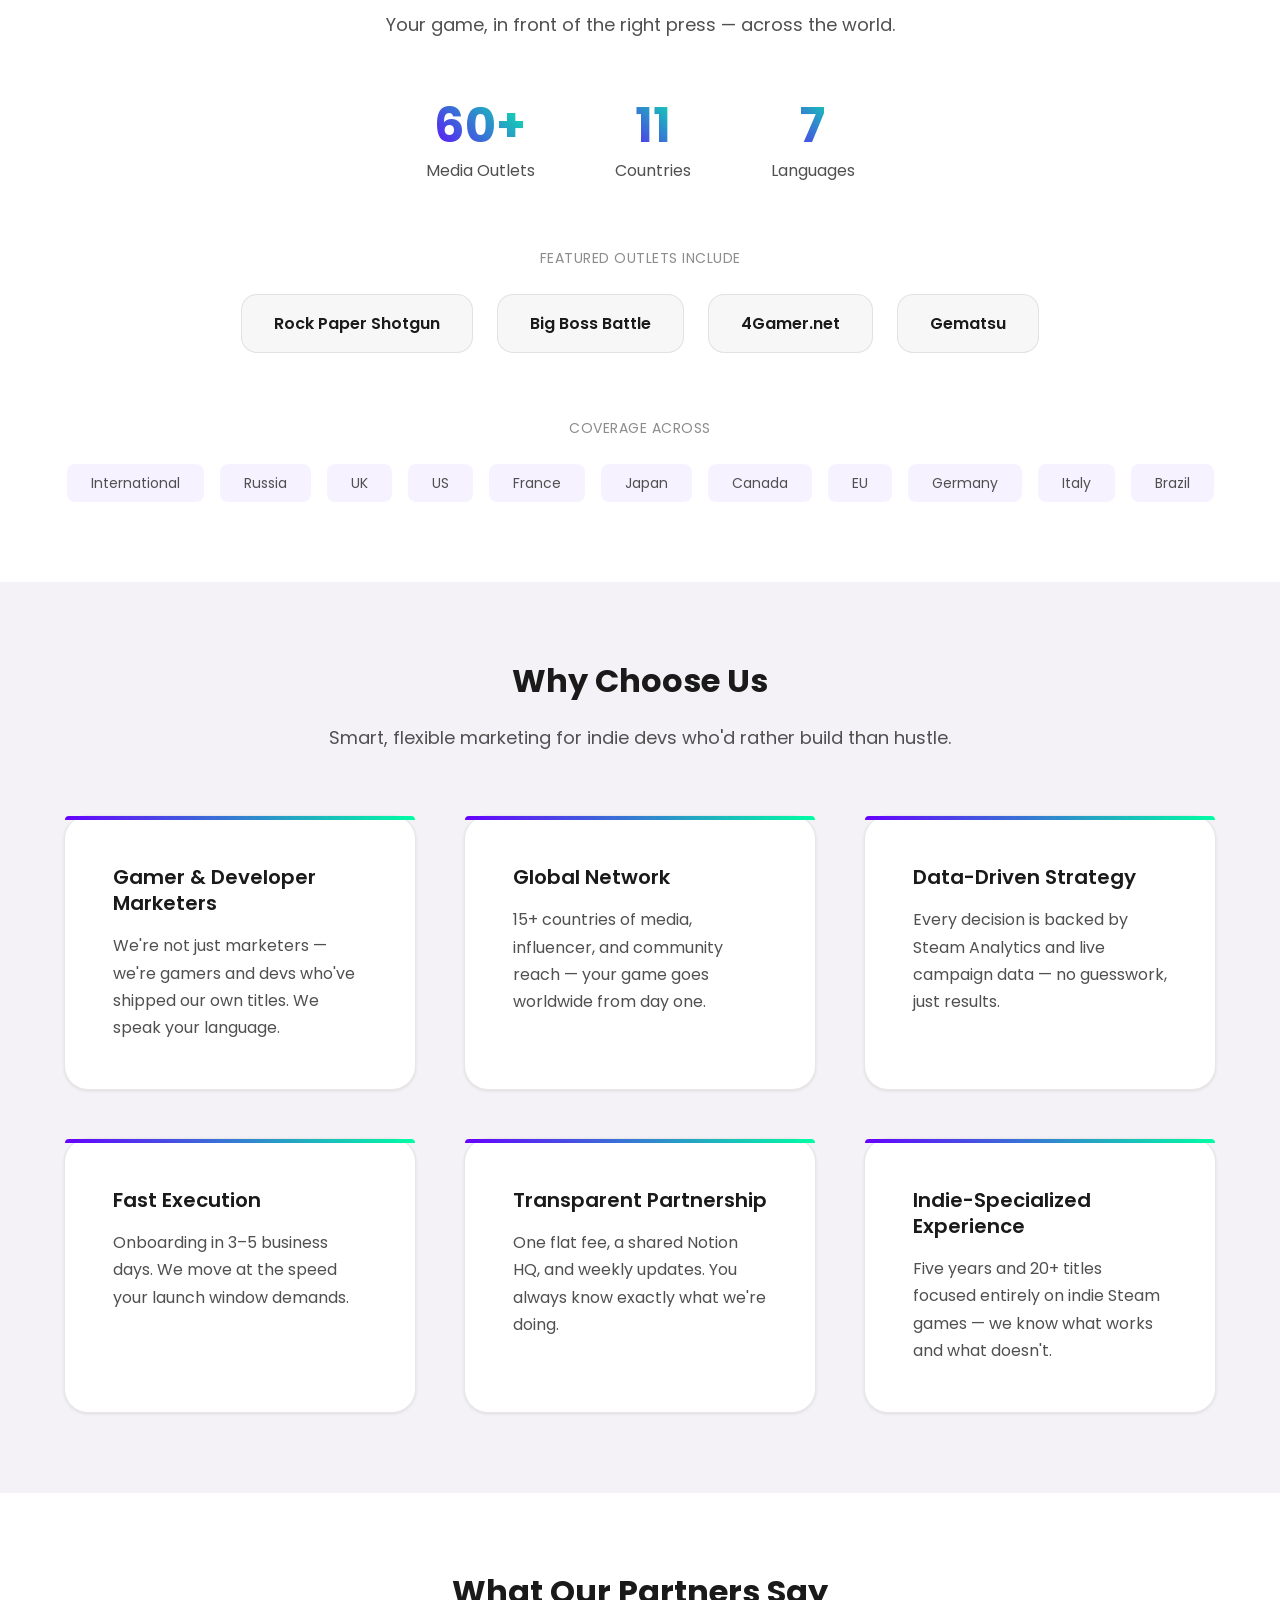
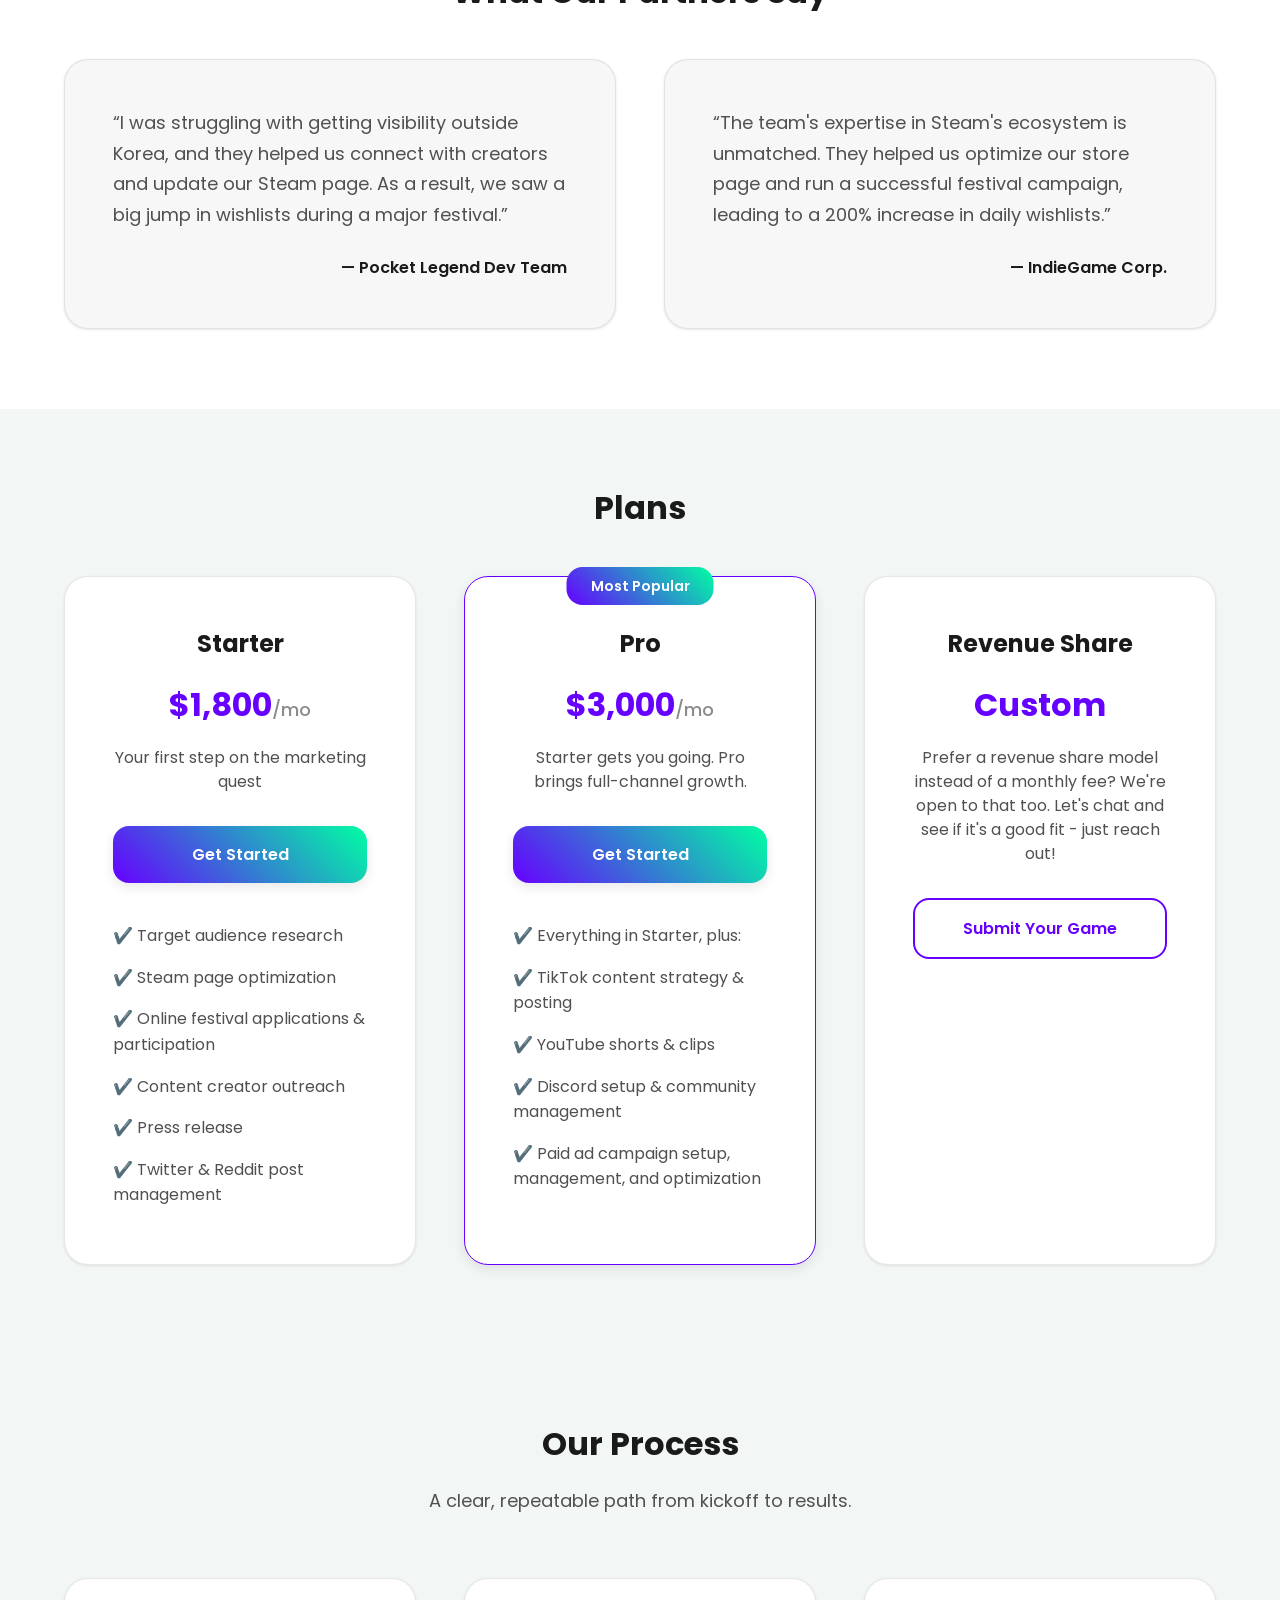
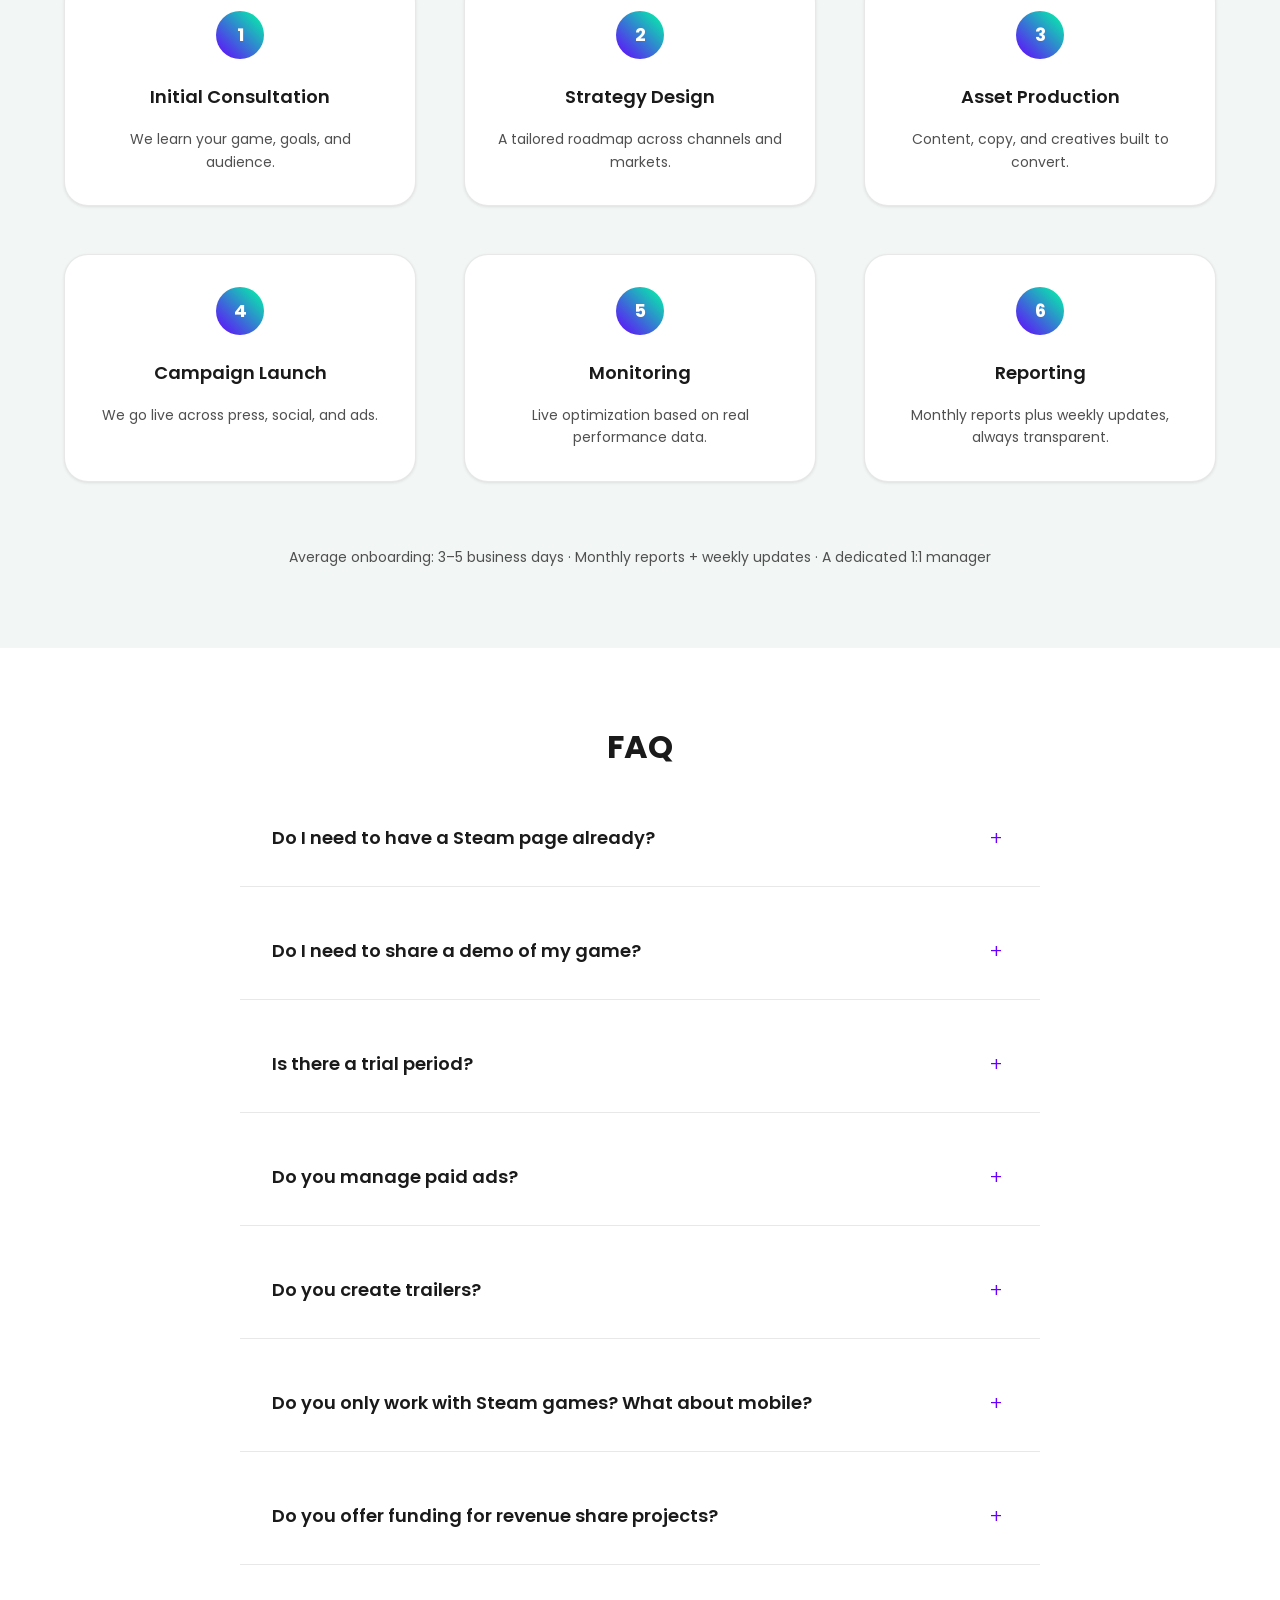
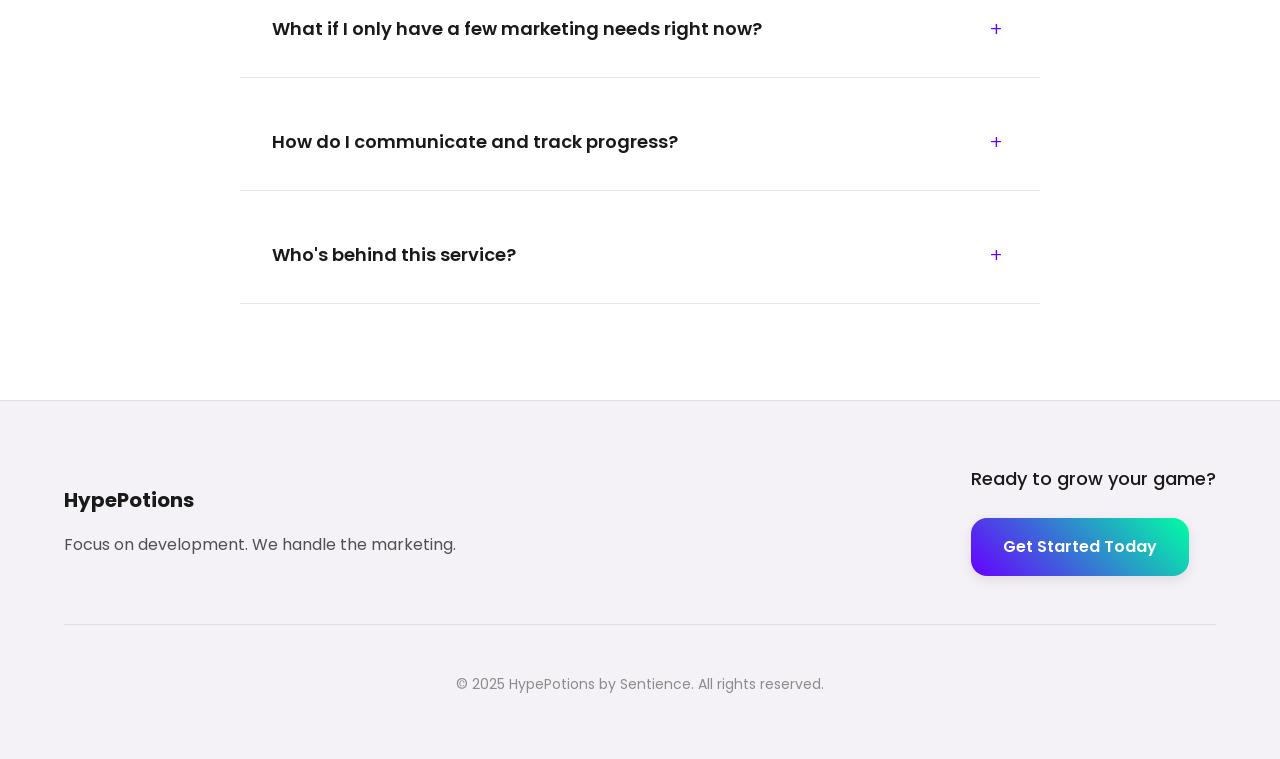
==== commit 3b0a38fa: "version04 홈페이지 개편: Sentience 서비스 데크 반영 + 한/영 토글 - KO/EN 언어 토글 추가 (data-i18n + localStorage, 기본 EN) -" ====
--- a/version04/index.html
+++ b/version04/index.html
@@ -3,7 +3,7 @@
 <head>
     <meta charset="UTF-8">
     <meta name="viewport" content="width=device-width, initial-scale=1.0">
-    <title>Steam Marketing Services - Save Your 100 Hours of Marketing</title>
+    <title>HypePotions — Save Your 100 Hours of Steam Marketing</title>
     <link rel="preconnect" href="https://fonts.googleapis.com">
     <link rel="preconnect" href="https://fonts.gstatic.com" crossorigin>
     <link href="https://fonts.googleapis.com/css2?family=Poppins:wght@300;400;500;600;700&display=swap" rel="stylesheet">
@@ -18,14 +18,14 @@
                     <h3>HypePotions</h3>
                 </div>
                 <div class="nav-menu">
-                    <a href="#why-choose-us" class="nav-link">Benefits</a>
-                    <a href="#what-we-do" class="nav-link">Services</a>
-                    <a href="#pricing" class="nav-link">Pricing</a>
+                    <a href="#stats" class="nav-link" data-i18n="nav.proof">Proof</a>
+                    <a href="#what-we-do" class="nav-link" data-i18n="nav.services">Services</a>
+                    <a href="#why-choose-us" class="nav-link" data-i18n="nav.benefits">Benefits</a>
+                    <a href="#pricing" class="nav-link" data-i18n="nav.pricing">Pricing</a>
                     <a href="https://calendly.com/h-kwon/steam-marketing-pro">
-                        <button class="btn btn--primary cta-btn">Book a Call</button>
+                        <button class="btn btn--primary cta-btn" data-i18n="nav.bookCall">Book a Call</button>
                     </a>
-
-                    
+                    <button class="lang-toggle" id="langToggle" aria-label="Toggle language">KO</button>
                 </div>
                 <div class="nav-toggle">
                     <span></span>
@@ -41,12 +41,12 @@
         <div class="hero-background"></div>
         <div class="container">
             <div class="hero-content">
-                <h1 class="hero-title">Save Your 100 Hours of Marketing</h1>
-                <p class="hero-subtitle">Focus on what you love — game development. We handle the marketing.</p>
-                <p class="hero-tagline">Pause or cancel anytime.</p>
+                <h1 class="hero-title" data-i18n="hero.title">Save Your 100 Hours of Marketing</h1>
+                <p class="hero-subtitle" data-i18n="hero.subtitle">Focus on what you love — game development. We handle the marketing.</p>
+                <p class="hero-tagline" data-i18n="hero.tagline">Pause or cancel anytime.</p>
                 <div class="hero-cta">
-                    <a href="#pricing" class="btn btn--primary btn--lg cta-btn" role="button">See Pricing</a>
-                    <a href="https://calendly.com/h-kwon/steam-marketing-pro" class="btn btn--outline btn--lg cta-btn" role="button">Book a Call</a>
+                    <a href="#pricing" class="btn btn--primary btn--lg cta-btn" role="button" data-i18n="hero.seePricing">See Pricing</a>
+                    <a href="https://calendly.com/h-kwon/steam-marketing-pro" class="btn btn--outline btn--lg cta-btn" role="button" data-i18n="hero.bookCall">Book a Call</a>
                 </div>
             </div>
         </div>
@@ -58,7 +58,7 @@
     <!-- Customer Logos -->
     <section class="customer-logos">
         <div class="container">
-            <p class="logos-text">Trusted by indie developers worldwide</p>
+            <p class="logos-text" data-i18n="logos.text">Trusted by indie developers worldwide</p>
             <div class="logos-scroll">
                  <div class="logo-item">
                     <img src="images/onw studio.png" alt="OnwStudio Logo">
@@ -82,27 +82,215 @@
         </div>
     </section>
 
+    <!-- Proof / Key Stats -->
+    <section class="stats" id="stats">
+        <div class="container">
+            <h2 class="section-title" data-i18n="stats.title">Proof in Numbers</h2>
+            <p class="section-subtitle" data-i18n="stats.subtitle">Five years of Steam marketing, measured in results — not promises.</p>
+
+            <h3 class="stats-group-title" data-i18n="stats.groupA">Our Track Record</h3>
+            <div class="stats-grid">
+                <div class="stat-card">
+                    <div class="stat-number">20+</div>
+                    <div class="stat-label" data-i18n="stats.titlesPartnered">Titles Partnered</div>
+                </div>
+                <div class="stat-card">
+                    <div class="stat-number">15</div>
+                    <div class="stat-label" data-i18n="stats.globalMarkets">Global Markets</div>
+                </div>
+                <div class="stat-card">
+                    <div class="stat-number">▲434<span>/mo</span></div>
+                    <div class="stat-label" data-i18n="stats.avgWishlist">Avg. Wishlist Growth</div>
+                </div>
+                <div class="stat-card">
+                    <div class="stat-number">5+</div>
+                    <div class="stat-label" data-i18n="stats.yearsExp">Years Experience</div>
+                </div>
+            </div>
+
+            <h3 class="stats-group-title" data-i18n="stats.groupB">Campaign Performance</h3>
+            <div class="stats-grid">
+                <div class="stat-card">
+                    <div class="stat-number">+536%</div>
+                    <div class="stat-label" data-i18n="stats.followerGrowth">Avg. Follower Growth</div>
+                </div>
+                <div class="stat-card">
+                    <div class="stat-number">27.28%</div>
+                    <div class="stat-label" data-i18n="stats.engagement">Avg. Post Engagement</div>
+                </div>
+                <div class="stat-card">
+                    <div class="stat-number">60+</div>
+                    <div class="stat-label" data-i18n="stats.prOutlets">PR Outlets (11 countries · 7 languages)</div>
+                </div>
+                <div class="stat-card">
+                    <div class="stat-number">▲677<span>/mo</span></div>
+                    <div class="stat-label" data-i18n="stats.bestWishlist">Best-Case Wishlist Growth</div>
+                </div>
+            </div>
+        </div>
+    </section>
+
     <!-- How It Works -->
     <section class="how-it-works">
         <div class="container">
-            <h2 class="section-title">How it works</h2>
-            <p class="section-subtitle">Steam marketing, simplified. One flat monthly fee. No surprises.</p>
+            <h2 class="section-title" data-i18n="how.title">How it works</h2>
+            <p class="section-subtitle" data-i18n="how.subtitle">Steam marketing, simplified. One flat monthly fee. No surprises.</p>
             <div class="steps-grid">
                 <div class="step-card" data-step="1">
                     <div class="step-number">1</div>
-                    <h3 class="step-title">Subscribe & Share</h3>
-                    <p class="step-description">Subscribe and get your own Notion page. Share your game details, key milestones, and marketing needs — all in one place.</p>
+                    <h3 class="step-title" data-i18n="how.step1Title">Subscribe & Share</h3>
+                    <p class="step-description" data-i18n="how.step1Desc">Subscribe and get your own Notion page. Share your game details, key milestones, and marketing needs — all in one place.</p>
                 </div>
                 <div class="step-card" data-step="2">
                     <div class="step-number">2</div>
-                    <h3 class="step-title">We Get to Work</h3>
-                    <p class="step-description">We'll build your marketing roadmap: target audience, press, influencer outreach — you can track every step in real-time.</p>
+                    <h3 class="step-title" data-i18n="how.step2Title">We Get to Work</h3>
+                    <p class="step-description" data-i18n="how.step2Desc">We'll build your marketing roadmap: target audience, press, influencer outreach — you can track every step in real-time.</p>
                 </div>
                 <div class="step-card" data-step="3">
                     <div class="step-number">3</div>
-                    <h3 class="step-title">Grow Your Game</h3>
-                    <p class="step-description">More visibility. More wishlists. More players. You focus on development — we'll handle the buzz.</p>
-                </div>
+                    <h3 class="step-title" data-i18n="how.step3Title">Grow Your Game</h3>
+                    <p class="step-description" data-i18n="how.step3Desc">More visibility. More wishlists. More players. You focus on development — we'll handle the buzz.</p>
+                </div>
+            </div>
+        </div>
+    </section>
+
+    <!-- What We Do -->
+    <section class="what-we-do" id="what-we-do">
+        <div class="container">
+            <h2 class="section-title" data-i18n="services.title">What We Do</h2>
+            <p class="section-subtitle" data-i18n="services.subtitle">Four core services that cover your game's entire marketing journey.</p>
+            <div class="services-grid">
+                <div class="service-card">
+                    <div class="service-icon">📱</div>
+                    <h3 class="service-title" data-i18n="services.s1Title">Social Media Management</h3>
+                    <p class="service-description" data-i18n="services.s1Desc">X, Reddit, TikTok, and YouTube — we build and run your channels and community, driving an average +536% follower growth.</p>
+                </div>
+                <div class="service-card">
+                    <div class="service-icon">📰</div>
+                    <h3 class="service-title" data-i18n="services.s2Title">Press Release & PR</h3>
+                    <p class="service-description" data-i18n="services.s2Desc">Paid featuring (Famitsu, 4Gamer) and direct distribution to our network — averaging 20+ pickups per title.</p>
+                </div>
+                <div class="service-card">
+                    <div class="service-icon">📅</div>
+                    <h3 class="service-title" data-i18n="services.s3Title">Online Event Support</h3>
+                    <p class="service-description" data-i18n="services.s3Desc">Steam Next Fest, Steam Sales, and third-party events — we apply, prepare, and maximize every opportunity.</p>
+                </div>
+                <div class="service-card">
+                    <div class="service-icon">💰</div>
+                    <h3 class="service-title" data-i18n="services.s4Title">Paid Social Ads</h3>
+                    <p class="service-description" data-i18n="services.s4Desc">Reddit, TikTok, and YouTube campaigns, optimized with Steam Analytics for real, measurable wishlist conversion.</p>
+                </div>
+            </div>
+            <div class="cta-section">
+                <a href="https://calendly.com/h-kwon/steam-marketing-pro" class="btn btn--primary btn--lg" role="button" data-i18n="services.cta">Book a Call</a>
+            </div>
+        </div>
+    </section>
+
+    <!-- Results -->
+    <section class="results" id="results">
+        <div class="container">
+            <h2 class="section-title" data-i18n="results.title">Real Results</h2>
+            <p class="section-subtitle" data-i18n="results.subtitle">How our strategies turned into measurable growth for indie titles.</p>
+            <div class="results-grid">
+                <div class="result-card">
+                    <div class="result-badge" data-i18n="results.case1Badge">Case 1 · Community Strategy</div>
+                    <h3 class="result-name" data-i18n="results.case1Title">From Wasted Ads to a Thriving Community</h3>
+                    <div class="result-block">
+                        <span class="result-block-label" data-i18n="results.before">Before</span>
+                        <p data-i18n="results.case1Before">Inefficient ad spend, generic tags, and no community presence.</p>
+                    </div>
+                    <div class="result-block">
+                        <span class="result-block-label" data-i18n="results.strategy">Strategy</span>
+                        <p data-i18n="results.case1Strategy">Precision targeting, a Reddit-centered community, and Japanese influencer outreach.</p>
+                    </div>
+                    <div class="result-block">
+                        <span class="result-block-label" data-i18n="results.after">After</span>
+                        <div class="result-metrics">
+                            <div class="result-metric">
+                                <span class="result-metric-value">x7</span>
+                                <span class="result-metric-label" data-i18n="results.case1M1">Steam Impressions</span>
+                            </div>
+                            <div class="result-metric">
+                                <span class="result-metric-value">x6</span>
+                                <span class="result-metric-label" data-i18n="results.case1M2">Page Visits</span>
+                            </div>
+                            <div class="result-metric">
+                                <span class="result-metric-value">▲677<small>/mo</small></span>
+                                <span class="result-metric-label" data-i18n="results.case1M3">Wishlists</span>
+                            </div>
+                        </div>
+                    </div>
+                </div>
+                <div class="result-card">
+                    <div class="result-badge" data-i18n="results.case2Badge">Case 2 · Ad Channel Optimization</div>
+                    <h3 class="result-name" data-i18n="results.case2Title">Squeezing Maximum Reach From Every Dollar</h3>
+                    <div class="result-block">
+                        <span class="result-block-label" data-i18n="results.strategy">Strategy</span>
+                        <p data-i18n="results.case2Strategy">Reallocated budget to the highest-performing channels — 75% Reddit, 25% TikTok — based on live cost data.</p>
+                    </div>
+                    <div class="result-block">
+                        <span class="result-block-label" data-i18n="results.results">Results</span>
+                        <div class="result-metrics">
+                            <div class="result-metric">
+                                <span class="result-metric-value">₩17</span>
+                                <span class="result-metric-label" data-i18n="results.case2M1">TikTok CPC</span>
+                            </div>
+                            <div class="result-metric">
+                                <span class="result-metric-value">$0.12</span>
+                                <span class="result-metric-label" data-i18n="results.case2M2">Reddit CPC</span>
+                            </div>
+                            <div class="result-metric">
+                                <span class="result-metric-value">₩19</span>
+                                <span class="result-metric-label" data-i18n="results.case2M3">Google CPV</span>
+                            </div>
+                        </div>
+                    </div>
+                </div>
+            </div>
+        </div>
+    </section>
+
+    <!-- Global PR Network -->
+    <section class="pr-network" id="pr-network">
+        <div class="container">
+            <h2 class="section-title" data-i18n="pr.title">Global PR Network</h2>
+            <p class="section-subtitle" data-i18n="pr.subtitle">Your game, in front of the right press — across the world.</p>
+            <div class="pr-stats">
+                <div class="pr-stat">
+                    <span class="pr-stat-value">60+</span>
+                    <span class="pr-stat-label" data-i18n="pr.outlets">Media Outlets</span>
+                </div>
+                <div class="pr-stat">
+                    <span class="pr-stat-value">11</span>
+                    <span class="pr-stat-label" data-i18n="pr.countries">Countries</span>
+                </div>
+                <div class="pr-stat">
+                    <span class="pr-stat-value">7</span>
+                    <span class="pr-stat-label" data-i18n="pr.languages">Languages</span>
+                </div>
+            </div>
+            <p class="pr-outlets-label" data-i18n="pr.featuredLabel">Featured outlets include</p>
+            <div class="pr-badges">
+                <span class="pr-badge">Rock Paper Shotgun</span>
+                <span class="pr-badge">Big Boss Battle</span>
+                <span class="pr-badge">4Gamer.net</span>
+                <span class="pr-badge">Gematsu</span>
+            </div>
+            <p class="pr-regions-label" data-i18n="pr.regionsLabel">Coverage across</p>
+            <div class="pr-regions">
+                <span class="pr-region">International</span>
+                <span class="pr-region">Russia</span>
+                <span class="pr-region">UK</span>
+                <span class="pr-region">US</span>
+                <span class="pr-region">France</span>
+                <span class="pr-region">Japan</span>
+                <span class="pr-region">Canada</span>
+                <span class="pr-region">EU</span>
+                <span class="pr-region">Germany</span>
+                <span class="pr-region">Italy</span>
+                <span class="pr-region">Brazil</span>
             </div>
         </div>
     </section>
@@ -110,24 +298,32 @@
     <!-- Why Choose Us -->
     <section class="why-choose-us" id="why-choose-us">
         <div class="container">
-            <h2 class="section-title">Why Choose Us</h2>
-            <p class="section-subtitle">Smart, flexible marketing for indie devs who'd rather build than hustle.</p>
-            <div class="features-grid-2x2">
+            <h2 class="section-title" data-i18n="why.title">Why Choose Us</h2>
+            <p class="section-subtitle" data-i18n="why.subtitle">Smart, flexible marketing for indie devs who'd rather build than hustle.</p>
+            <div class="features-grid-3">
                 <div class="feature-card">
-                    <h3 class="feature-title">Everything You Need, One Price</h3>
-                    <p class="feature-description">One flat fee — all-inclusive. No upfront costs. No long-term contracts. Just predictable, transparent pricing for complete Steam marketing support.</p>
+                    <h3 class="feature-title" data-i18n="why.f1Title">Gamer & Developer Marketers</h3>
+                    <p class="feature-description" data-i18n="why.f1Desc">We're not just marketers — we're gamers and devs who've shipped our own titles. We speak your language.</p>
                 </div>
                 <div class="feature-card">
-                    <h3 class="feature-title">Pause Anytime</h3>
-                    <p class="feature-description">Need to slow down or take a break? Pause or restart your plan anytime — no strings attached.</p>
+                    <h3 class="feature-title" data-i18n="why.f2Title">Global Network</h3>
+                    <p class="feature-description" data-i18n="why.f2Desc">15+ countries of media, influencer, and community reach — your game goes worldwide from day one.</p>
                 </div>
                 <div class="feature-card">
-                    <h3 class="feature-title">Built by Game Devs, for Game Devs</h3>
-                    <p class="feature-description">Our team brings 10+ years of game industry experience — not just marketers, but actual devs who've shipped first-party titles. We get you.</p>
+                    <h3 class="feature-title" data-i18n="why.f3Title">Data-Driven Strategy</h3>
+                    <p class="feature-description" data-i18n="why.f3Desc">Every decision is backed by Steam Analytics and live campaign data — no guesswork, just results.</p>
                 </div>
                 <div class="feature-card">
-                    <h3 class="feature-title">Your Marketing HQ</h3>
-                    <p class="feature-description">You get a dedicated Notion page — your own command center for milestones, campaign tracking, and collaborating with our team.</p>
+                    <h3 class="feature-title" data-i18n="why.f4Title">Fast Execution</h3>
+                    <p class="feature-description" data-i18n="why.f4Desc">Onboarding in 3–5 business days. We move at the speed your launch window demands.</p>
+                </div>
+                <div class="feature-card">
+                    <h3 class="feature-title" data-i18n="why.f5Title">Transparent Partnership</h3>
+                    <p class="feature-description" data-i18n="why.f5Desc">One flat fee, a shared Notion HQ, and weekly updates. You always know exactly what we're doing.</p>
+                </div>
+                <div class="feature-card">
+                    <h3 class="feature-title" data-i18n="why.f6Title">Indie-Specialized Experience</h3>
+                    <p class="feature-description" data-i18n="why.f6Desc">Five years and 20+ titles focused entirely on indie Steam games — we know what works and what doesn't.</p>
                 </div>
             </div>
         </div>
@@ -136,64 +332,16 @@
     <!-- Testimonials -->
     <section class="testimonials">
         <div class="container">
-            <h2 class="section-title">What Our Partners Say</h2>
+            <h2 class="section-title" data-i18n="testimonials.title">What Our Partners Say</h2>
             <div class="testimonial-grid">
                 <div class="testimonial-card">
-                    <p class="testimonial-text">“I was struggling with getting visibility outside Korea, and they helped us connect with creators and update our Steam page. As a result, we saw a big jump in wishlists during a major festival.”</p>
-                    <p class="testimonial-author">— Pocket Legend Dev Team</p>
+                    <p class="testimonial-text" data-i18n="testimonials.t1">“I was struggling with getting visibility outside Korea, and they helped us connect with creators and update our Steam page. As a result, we saw a big jump in wishlists during a major festival.”</p>
+                    <p class="testimonial-author" data-i18n="testimonials.a1">— Pocket Legend Dev Team</p>
                 </div>
                 <div class="testimonial-card">
-                    <p class="testimonial-text">“The team's expertise in Steam's ecosystem is unmatched. They helped us optimize our store page and run a successful festival campaign, leading to a 200% increase in daily wishlists.”</p>
-                    <p class="testimonial-author">— IndieGame Corp.</p>
-                </div>
-            </div>
-        </div>
-    </section>
-
-    <!-- What We Do -->
-    <section class="what-we-do" id="what-we-do">
-        <div class="container">
-            <h2 class="section-title">What We Do</h2>
-            <p class="section-subtitle">All-in-one Steam marketing, tailored for indie games.</p>
-            <div class="services-grid">
-                <div class="service-card">
-                    <div class="service-icon">🎯</div>
-                    <h3 class="service-title">Target Audience Research</h3>
-                    <p class="service-description">Define your ideal players and where to reach them, based on your game and genre references.</p>
-                </div>
-                <div class="service-card">
-                    <div class="service-icon">🛠️</div>
-                    <h3 class="service-title">Steam Page Optimization</h3>
-                    <p class="service-description">Craft compelling descriptions, select the right tags, and boost your discoverability on Steam.</p>
-                </div>
-                <div class="service-card">
-                    <div class="service-icon">📅</div>
-                    <h3 class="service-title">Apply & Participate Online Festivals</h3>
-                    <p class="service-description">Apply to Steam and third-party events that fit your game — and make the most of them.</p>
-                </div>
-                <div class="service-card">
-                    <div class="service-icon">📱</div>
-                    <h3 class="service-title">Social & Community Management</h3>
-                    <p class="service-description">Build presence on TikTok, Discord, Reddit, and more — where your audience actually hangs out.</p>
-                </div>
-                <div class="service-card">
-                    <div class="service-icon">🎥</div>
-                    <h3 class="service-title">Content Creator Outreach</h3>
-                    <p class="service-description">Connect with YouTubers and streamers who genuinely care about your genre.</p>
-                </div>
-                <div class="service-card">
-                    <div class="service-icon">📰</div>
-                    <h3 class="service-title">Press Release Support</h3>
-                    <p class="service-description">Write and send tailored press releases to relevant outlets for real visibility.</p>
-                </div>
-                <div class="service-card">
-                    <div class="service-icon">💰</div>
-                    <h3 class="service-title">Paid Ad Management (Optional)</h3>
-                    <p class="service-description">Run and optimize smart, budget-conscious ads — only when it makes sense.</p>
-                </div>
-            </div>
-            <div class="cta-section">
-                <button class="btn btn--primary btn--lg">Tour the Game HQ</button>
+                    <p class="testimonial-text" data-i18n="testimonials.t2">“The team's expertise in Steam's ecosystem is unmatched. They helped us optimize our store page and run a successful festival campaign, leading to a 200% increase in daily wishlists.”</p>
+                    <p class="testimonial-author" data-i18n="testimonials.a2">— IndieGame Corp.</p>
+                </div>
             </div>
         </div>
     </section>
@@ -201,145 +349,186 @@
     <!-- Pricing -->
     <section class="pricing" id="pricing">
         <div class="container">
-            <h2 class="section-title">Plans</h2>
+            <h2 class="section-title" data-i18n="pricing.title">Plans</h2>
             <div class="pricing-grid">
                 <div class="pricing-card">
                     <div class="pricing-header">
                         <h3 class="pricing-title">Starter</h3>
                         <div class="pricing-price">$1,800<span>/mo</span></div>
-                        <p class="pricing-description">Your first step on the marketing quest</p>
-                    </div>
-                    <button class="btn btn--primary btn--full">Get Started</button>
+                        <p class="pricing-description" data-i18n="pricing.starterDesc">Your first step on the marketing quest</p>
+                    </div>
+                    <button class="btn btn--primary btn--full" data-i18n="pricing.getStarted">Get Started</button>
                     <ul class="pricing-features">
-                        <li>✔️ Target audience research</li>
-                        <li>✔️ Steam page optimization</li>
-                        <li>✔️ Online festival applications & participation</li>
-                        <li>✔️ Content creator outreach</li>
-                        <li>✔️ Press release</li>
-                        <li>✔️ Twitter & Reddit post management</li>
+                        <li data-i18n="pricing.starterF1">✔️ Target audience research</li>
+                        <li data-i18n="pricing.starterF2">✔️ Steam page optimization</li>
+                        <li data-i18n="pricing.starterF3">✔️ Online festival applications & participation</li>
+                        <li data-i18n="pricing.starterF4">✔️ Content creator outreach</li>
+                        <li data-i18n="pricing.starterF5">✔️ Press release</li>
+                        <li data-i18n="pricing.starterF6">✔️ Twitter & Reddit post management</li>
                     </ul>
                 </div>
                 <div class="pricing-card pricing-card--featured">
-                    <div class="pricing-badge">Most Popular</div>
+                    <div class="pricing-badge" data-i18n="pricing.popular">Most Popular</div>
                     <div class="pricing-header">
                         <h3 class="pricing-title">Pro</h3>
                         <div class="pricing-price">$3,000<span>/mo</span></div>
-                        <p class="pricing-description">Starter gets you going. Pro brings full-channel growth.</p>
-                    </div>
-                    <button class="btn btn--primary btn--full">Get Started</button>
+                        <p class="pricing-description" data-i18n="pricing.proDesc">Starter gets you going. Pro brings full-channel growth.</p>
+                    </div>
+                    <button class="btn btn--primary btn--full" data-i18n="pricing.getStarted">Get Started</button>
                     <ul class="pricing-features">
-                        <li>✔️ Everything in Starter, plus:</li>
-                        <li>✔️ TikTok content strategy & posting</li>
-                        <li>✔️ YouTube shorts & clips</li>
-                        <li>✔️ Discord setup & community management</li>
-                        <li>✔️ Paid ad campaign setup, management, and optimization</li>
+                        <li data-i18n="pricing.proF1">✔️ Everything in Starter, plus:</li>
+                        <li data-i18n="pricing.proF2">✔️ TikTok content strategy & posting</li>
+                        <li data-i18n="pricing.proF3">✔️ YouTube shorts & clips</li>
+                        <li data-i18n="pricing.proF4">✔️ Discord setup & community management</li>
+                        <li data-i18n="pricing.proF5">✔️ Paid ad campaign setup, management, and optimization</li>
                     </ul>
                 </div>
                 <div class="pricing-card">
                     <div class="pricing-header">
-                        <h3 class="pricing-title">Revenue Share</h3>
-                        <div class="pricing-price">Custom</div>
-                        <p class="pricing-description">Prefer a revenue share model instead of a monthly fee? We're open to that too. Let's chat and see if it's a good fit - just reach out!</p>
-                    </div>
-                    <button class="btn btn--outline btn--full">Submit Your Game</button>
-                </div>
-            </div>
+                        <h3 class="pricing-title" data-i18n="pricing.revShareTitle">Revenue Share</h3>
+                        <div class="pricing-price" data-i18n="pricing.custom">Custom</div>
+                        <p class="pricing-description" data-i18n="pricing.revShareDesc">Prefer a revenue share model instead of a monthly fee? We're open to that too. Let's chat and see if it's a good fit - just reach out!</p>
+                    </div>
+                    <button class="btn btn--outline btn--full" data-i18n="pricing.submitGame">Submit Your Game</button>
+                </div>
+            </div>
+        </div>
+    </section>
+
+    <!-- Process -->
+    <section class="process" id="process">
+        <div class="container">
+            <h2 class="section-title" data-i18n="process.title">Our Process</h2>
+            <p class="section-subtitle" data-i18n="process.subtitle">A clear, repeatable path from kickoff to results.</p>
+            <div class="process-timeline">
+                <div class="process-step">
+                    <div class="process-number">1</div>
+                    <h3 class="process-step-title" data-i18n="process.p1Title">Initial Consultation</h3>
+                    <p class="process-step-desc" data-i18n="process.p1Desc">We learn your game, goals, and audience.</p>
+                </div>
+                <div class="process-step">
+                    <div class="process-number">2</div>
+                    <h3 class="process-step-title" data-i18n="process.p2Title">Strategy Design</h3>
+                    <p class="process-step-desc" data-i18n="process.p2Desc">A tailored roadmap across channels and markets.</p>
+                </div>
+                <div class="process-step">
+                    <div class="process-number">3</div>
+                    <h3 class="process-step-title" data-i18n="process.p3Title">Asset Production</h3>
+                    <p class="process-step-desc" data-i18n="process.p3Desc">Content, copy, and creatives built to convert.</p>
+                </div>
+                <div class="process-step">
+                    <div class="process-number">4</div>
+                    <h3 class="process-step-title" data-i18n="process.p4Title">Campaign Launch</h3>
+                    <p class="process-step-desc" data-i18n="process.p4Desc">We go live across press, social, and ads.</p>
+                </div>
+                <div class="process-step">
+                    <div class="process-number">5</div>
+                    <h3 class="process-step-title" data-i18n="process.p5Title">Monitoring</h3>
+                    <p class="process-step-desc" data-i18n="process.p5Desc">Live optimization based on real performance data.</p>
+                </div>
+                <div class="process-step">
+                    <div class="process-number">6</div>
+                    <h3 class="process-step-title" data-i18n="process.p6Title">Reporting</h3>
+                    <p class="process-step-desc" data-i18n="process.p6Desc">Monthly reports plus weekly updates, always transparent.</p>
+                </div>
+            </div>
+            <p class="process-note" data-i18n="process.note">Average onboarding: 3–5 business days · Monthly reports + weekly updates · A dedicated 1:1 manager</p>
         </div>
     </section>
 
     <!-- FAQ -->
     <section class="faq">
         <div class="container">
-            <h2 class="section-title">FAQ</h2>
+            <h2 class="section-title" data-i18n="faq.title">FAQ</h2>
             <div class="faq-list">
                 <div class="faq-item">
                     <div class="faq-question">
-                        <span>Do I need to have a Steam page already?</span>
-                        <div class="faq-icon">+</div>
-                    </div>
-                    <div class="faq-answer">
-                        <p>Yes, or at least be ready to launch one with us during the first month.</p>
-                    </div>
-                </div>
-                <div class="faq-item">
-                    <div class="faq-question">
-                        <span>Do I need to share a demo of my game?</span>
-                        <div class="faq-icon">+</div>
-                    </div>
-                    <div class="faq-answer">
-                        <p>Yes — to understand your game and create content effectively, we need access to a playable build.</p>
-                    </div>
-                </div>
-                <div class="faq-item">
-                    <div class="faq-question">
-                        <span>Is there a trial period?</span>
-                        <div class="faq-icon">+</div>
-                    </div>
-                    <div class="faq-answer">
-                        <p>Not officially, but if you’re not satisfied after the first month, we’ll offer a 50% refund — no hard feelings.</p>
-                    </div>
-                </div>
-                <div class="faq-item">
-                    <div class="faq-question">
-                        <span>Do you manage paid ads?</span>
-                        <div class="faq-icon">+</div>
-                    </div>
-                    <div class="faq-answer">
-                        <p>Yes. Once we align on campaign goals and budget, we handle setup, optimization, and management.</p>
-                    </div>
-                </div>
-                <div class="faq-item">
-                    <div class="faq-question">
-                        <span>Do you create trailers?</span>
-                        <div class="faq-icon">+</div>
-                    </div>
-                    <div class="faq-answer">
-                        <p>We create short-form videos for social media and Steam updates. For cinematic trailers, we recommend working with a specialized studio.</p>
-                    </div>
-                </div>
-                <div class="faq-item">
-                    <div class="faq-question">
-                        <span>Do you only work with Steam games? What about mobile?</span>
-                        <div class="faq-icon">+</div>
-                    </div>
-                    <div class="faq-answer">
-                        <p>We specialize in PC/Steam games. At this time, we do not support mobile game marketing.</p>
-                    </div>
-                </div>
-                <div class="faq-item">
-                    <div class="faq-question">
-                        <span>Do you offer funding for revenue share projects?</span>
-                        <div class="faq-icon">+</div>
-                    </div>
-                    <div class="faq-answer">
-                        <p>Yes — we can invest up to $50,000 in select titles under our revenue share model. If you're interested, submit your game for review.</p>
-                    </div>
-                </div>
-                <div class="faq-item">
-                    <div class="faq-question">
-                        <span>What if I only have a few marketing needs right now?</span>
-                        <div class="faq-icon">+</div>
-                    </div>
-                    <div class="faq-answer">
-                        <p>No problem. You can sign up, make your requests, then pause or cancel your plan anytime. Come back when you're ready for more support — we're flexible.</p>
-                    </div>
-                </div>
-                <div class="faq-item">
-                    <div class="faq-question">
-                        <span>How do I communicate and track progress?</span>
-                        <div class="faq-icon">+</div>
-                    </div>
-                    <div class="faq-answer">
-                        <p>Once you sign up, you’ll get access to a dedicated Notion page. There, you can share info, track tasks, view updates, and communicate directly with us — all in one place.</p>
-                    </div>
-                </div>
-                <div class="faq-item">
-                    <div class="faq-question">
-                        <span>Who’s behind this service?</span>
-                        <div class="faq-icon">+</div>
-                    </div>
-                    <div class="faq-answer">
-                        <p>We’re a two-person team — one from Korea and one from Russia — both fluent in English. As part of a 5-person dev team, we’ve built and launched our own turn-based strategy and action games, handling everything from development to marketing and publishing. With over 10 years in the game industry, we now help other indie devs do the same.</p>
+                        <span data-i18n="faq.q1">Do I need to have a Steam page already?</span>
+                        <div class="faq-icon">+</div>
+                    </div>
+                    <div class="faq-answer">
+                        <p data-i18n="faq.a1">Yes, or at least be ready to launch one with us during the first month.</p>
+                    </div>
+                </div>
+                <div class="faq-item">
+                    <div class="faq-question">
+                        <span data-i18n="faq.q2">Do I need to share a demo of my game?</span>
+                        <div class="faq-icon">+</div>
+                    </div>
+                    <div class="faq-answer">
+                        <p data-i18n="faq.a2">Yes — to understand your game and create content effectively, we need access to a playable build.</p>
+                    </div>
+                </div>
+                <div class="faq-item">
+                    <div class="faq-question">
+                        <span data-i18n="faq.q3">Is there a trial period?</span>
+                        <div class="faq-icon">+</div>
+                    </div>
+                    <div class="faq-answer">
+                        <p data-i18n="faq.a3">Not officially, but if you're not satisfied after the first month, we'll offer a 50% refund — no hard feelings.</p>
+                    </div>
+                </div>
+                <div class="faq-item">
+                    <div class="faq-question">
+                        <span data-i18n="faq.q4">Do you manage paid ads?</span>
+                        <div class="faq-icon">+</div>
+                    </div>
+                    <div class="faq-answer">
+                        <p data-i18n="faq.a4">Yes. Once we align on campaign goals and budget, we handle setup, optimization, and management.</p>
+                    </div>
+                </div>
+                <div class="faq-item">
+                    <div class="faq-question">
+                        <span data-i18n="faq.q5">Do you create trailers?</span>
+                        <div class="faq-icon">+</div>
+                    </div>
+                    <div class="faq-answer">
+                        <p data-i18n="faq.a5">We create short-form videos for social media and Steam updates. For cinematic trailers, we recommend working with a specialized studio.</p>
+                    </div>
+                </div>
+                <div class="faq-item">
+                    <div class="faq-question">
+                        <span data-i18n="faq.q6">Do you only work with Steam games? What about mobile?</span>
+                        <div class="faq-icon">+</div>
+                    </div>
+                    <div class="faq-answer">
+                        <p data-i18n="faq.a6">We specialize in PC/Steam games. At this time, we do not support mobile game marketing.</p>
+                    </div>
+                </div>
+                <div class="faq-item">
+                    <div class="faq-question">
+                        <span data-i18n="faq.q7">Do you offer funding for revenue share projects?</span>
+                        <div class="faq-icon">+</div>
+                    </div>
+                    <div class="faq-answer">
+                        <p data-i18n="faq.a7">Yes — we can invest up to $50,000 in select titles under our revenue share model. If you're interested, submit your game for review.</p>
+                    </div>
+                </div>
+                <div class="faq-item">
+                    <div class="faq-question">
+                        <span data-i18n="faq.q8">What if I only have a few marketing needs right now?</span>
+                        <div class="faq-icon">+</div>
+                    </div>
+                    <div class="faq-answer">
+                        <p data-i18n="faq.a8">No problem. You can sign up, make your requests, then pause or cancel your plan anytime. Come back when you're ready for more support — we're flexible.</p>
+                    </div>
+                </div>
+                <div class="faq-item">
+                    <div class="faq-question">
+                        <span data-i18n="faq.q9">How do I communicate and track progress?</span>
+                        <div class="faq-icon">+</div>
+                    </div>
+                    <div class="faq-answer">
+                        <p data-i18n="faq.a9">Once you sign up, you'll get access to a dedicated Notion page. There, you can share info, track tasks, view updates, and communicate directly with us — all in one place.</p>
+                    </div>
+                </div>
+                <div class="faq-item">
+                    <div class="faq-question">
+                        <span data-i18n="faq.q10">Who's behind this service?</span>
+                        <div class="faq-icon">+</div>
+                    </div>
+                    <div class="faq-answer">
+                        <p data-i18n="faq.a10">We're a two-person team — one from Korea and one from Russia — both fluent in English. As part of a 5-person dev team, we've built and launched our own turn-based strategy and action games, handling everything from development to marketing and publishing. With over 10 years in the game industry, we now help other indie devs do the same.</p>
                     </div>
                 </div>
             </div>
@@ -352,16 +541,15 @@
             <div class="footer-content">
                 <div class="footer-brand">
                     <h3>HypePotions</h3>
-                    <p>Focus on development. We handle the marketing.</p>
+                    <p data-i18n="footer.tagline">Focus on development. We handle the marketing.</p>
                 </div>
                 <div class="footer-contact">
-                    <p>Ready to grow your game?</p>
-                    <!--<button class="btn btn--primary">Get Started Today</button>-->
-                    <a href="#pricing" class="btn btn--primary" role="button">Get Started Today</a>
+                    <p data-i18n="footer.ready">Ready to grow your game?</p>
+                    <a href="#pricing" class="btn btn--primary" role="button" data-i18n="footer.getStarted">Get Started Today</a>
                 </div>
             </div>
             <div class="footer-bottom">
-                <p>&copy; 2025 Steam Marketing Pro. All rights reserved.</p>
+                <p>&copy; 2025 HypePotions by Sentience. All rights reserved.</p>
             </div>
         </div>
     </footer>
--- a/version04/style.css
+++ b/version04/style.css
@@ -886,4 +886,402 @@
   .footer-brand {
     margin-bottom: var(--spacing-lg);
   }
+}
+
+/* ============================================
+   Language Toggle
+   ============================================ */
+.lang-toggle {
+  background: transparent;
+  border: 1.5px solid var(--color-highlight-purple);
+  color: var(--color-highlight-purple);
+  font-family: var(--font-family);
+  font-weight: 600;
+  font-size: var(--font-size-sm);
+  padding: 0.4rem 0.85rem;
+  border-radius: var(--border-radius-xl);
+  cursor: pointer;
+  transition: var(--transition-fast);
+  min-width: 48px;
+}
+
+.lang-toggle:hover {
+  background: var(--color-highlight-purple);
+  color: var(--color-white);
+}
+
+/* ============================================
+   Proof / Key Stats
+   ============================================ */
+.stats {
+  background: var(--color-white);
+}
+
+.stats-group-title {
+  font-size: var(--font-size-sm);
+  font-weight: 600;
+  text-transform: uppercase;
+  letter-spacing: 1px;
+  color: var(--color-medium-light);
+  text-align: center;
+  margin: var(--spacing-xl) 0 var(--spacing-lg);
+}
+
+.stats-grid {
+  display: grid;
+  grid-template-columns: repeat(4, 1fr);
+  gap: var(--spacing-lg);
+}
+
+.stat-card {
+  background: var(--color-white);
+  padding: var(--spacing-lg) var(--spacing-md);
+  border-radius: var(--border-radius-2xl);
+  border: 1px solid var(--color-border);
+  text-align: center;
+  transition: var(--transition-normal);
+  box-shadow: var(--shadow-sm);
+}
+
+.stat-card:hover {
+  transform: translateY(-5px);
+  box-shadow: var(--shadow-lg);
+  border-color: var(--color-highlight-purple);
+}
+
+.stat-number {
+  font-size: var(--font-size-4xl);
+  font-weight: 700;
+  line-height: 1.1;
+  margin-bottom: var(--spacing-xs);
+  background: linear-gradient(45deg, var(--color-highlight-purple), var(--color-highlight-green));
+  background-clip: text;
+  -webkit-background-clip: text;
+  -webkit-text-fill-color: transparent;
+}
+
+.stat-number span {
+  font-size: var(--font-size-lg);
+  -webkit-text-fill-color: var(--color-medium-light);
+  font-weight: 500;
+}
+
+.stat-label {
+  color: var(--color-medium-dark);
+  font-size: var(--font-size-sm);
+  line-height: 1.4;
+}
+
+/* ============================================
+   Results
+   ============================================ */
+.results {
+  background: rgba(102, 0, 255, 0.02);
+}
+
+.results-grid {
+  display: grid;
+  grid-template-columns: repeat(auto-fit, minmax(360px, 1fr));
+  gap: var(--spacing-xl);
+  margin-top: var(--spacing-xl);
+}
+
+.result-card {
+  background: var(--color-white);
+  padding: var(--spacing-xl);
+  border-radius: var(--border-radius-2xl);
+  border: 1px solid var(--color-border);
+  transition: var(--transition-normal);
+  box-shadow: var(--shadow-sm);
+}
+
+.result-card:hover {
+  transform: translateY(-5px);
+  box-shadow: var(--shadow-lg);
+  border-color: var(--color-highlight-green);
+}
+
+.result-badge {
+  display: inline-block;
+  background: rgba(102, 0, 255, 0.08);
+  color: var(--color-highlight-purple);
+  font-size: var(--font-size-sm);
+  font-weight: 600;
+  padding: var(--spacing-xs) var(--spacing-md);
+  border-radius: var(--border-radius-xl);
+  margin-bottom: var(--spacing-md);
+}
+
+.result-name {
+  font-size: var(--font-size-xl);
+  font-weight: 600;
+  color: var(--color-dark);
+  margin-bottom: var(--spacing-md);
+  line-height: 1.3;
+}
+
+.result-block {
+  margin-bottom: var(--spacing-md);
+}
+
+.result-block-label {
+  display: block;
+  font-size: var(--font-size-sm);
+  font-weight: 700;
+  text-transform: uppercase;
+  letter-spacing: 0.5px;
+  color: var(--color-medium-light);
+  margin-bottom: var(--spacing-xs);
+}
+
+.result-block p {
+  color: var(--color-medium-dark);
+  line-height: 1.6;
+}
+
+.result-metrics {
+  display: flex;
+  gap: var(--spacing-md);
+  flex-wrap: wrap;
+  margin-top: var(--spacing-xs);
+}
+
+.result-metric {
+  flex: 1;
+  min-width: 90px;
+  text-align: center;
+  background: var(--color-light);
+  padding: var(--spacing-md) var(--spacing-sm);
+  border-radius: var(--border-radius-lg);
+}
+
+.result-metric-value {
+  display: block;
+  font-size: var(--font-size-2xl);
+  font-weight: 700;
+  background: linear-gradient(45deg, var(--color-highlight-purple), var(--color-highlight-green));
+  background-clip: text;
+  -webkit-background-clip: text;
+  -webkit-text-fill-color: transparent;
+  line-height: 1.1;
+}
+
+.result-metric-value small {
+  font-size: var(--font-size-base);
+  -webkit-text-fill-color: var(--color-medium-light);
+  font-weight: 500;
+}
+
+.result-metric-label {
+  display: block;
+  font-size: var(--font-size-sm);
+  color: var(--color-medium-dark);
+  margin-top: var(--spacing-xs);
+}
+
+/* ============================================
+   Global PR Network
+   ============================================ */
+.pr-network {
+  background: var(--color-white);
+}
+
+.pr-stats {
+  display: flex;
+  justify-content: center;
+  gap: var(--spacing-3xl);
+  flex-wrap: wrap;
+  margin-top: var(--spacing-xl);
+}
+
+.pr-stat {
+  text-align: center;
+}
+
+.pr-stat-value {
+  display: block;
+  font-size: var(--font-size-5xl);
+  font-weight: 700;
+  background: linear-gradient(45deg, var(--color-highlight-purple), var(--color-highlight-green));
+  background-clip: text;
+  -webkit-background-clip: text;
+  -webkit-text-fill-color: transparent;
+  line-height: 1;
+}
+
+.pr-stat-label {
+  display: block;
+  color: var(--color-medium-dark);
+  margin-top: var(--spacing-xs);
+}
+
+.pr-outlets-label,
+.pr-regions-label {
+  text-align: center;
+  color: var(--color-medium-light);
+  font-size: var(--font-size-sm);
+  text-transform: uppercase;
+  letter-spacing: 0.5px;
+  margin-top: var(--spacing-2xl);
+  margin-bottom: var(--spacing-md);
+}
+
+.pr-badges {
+  display: flex;
+  justify-content: center;
+  gap: var(--spacing-md);
+  flex-wrap: wrap;
+}
+
+.pr-badge {
+  background: var(--color-light);
+  border: 1px solid var(--color-border);
+  border-radius: var(--border-radius-xl);
+  padding: var(--spacing-sm) var(--spacing-lg);
+  font-weight: 600;
+  color: var(--color-dark);
+  transition: var(--transition-fast);
+}
+
+.pr-badge:hover {
+  border-color: var(--color-highlight-purple);
+  color: var(--color-highlight-purple);
+}
+
+.pr-regions {
+  display: flex;
+  justify-content: center;
+  gap: var(--spacing-sm);
+  flex-wrap: wrap;
+}
+
+.pr-region {
+  background: rgba(102, 0, 255, 0.05);
+  border-radius: var(--border-radius-md);
+  padding: var(--spacing-xs) var(--spacing-md);
+  font-size: var(--font-size-sm);
+  color: var(--color-medium-dark);
+}
+
+/* ============================================
+   Why Choose Us - 3 column
+   ============================================ */
+.features-grid-3 {
+  display: grid;
+  grid-template-columns: repeat(3, 1fr);
+  gap: var(--spacing-xl);
+  margin-top: var(--spacing-xl);
+}
+
+.features-grid-3 .feature-card {
+  background: var(--color-white);
+  padding: var(--spacing-xl);
+  border-radius: var(--border-radius-2xl);
+  border: 1px solid var(--color-border);
+  transition: var(--transition-normal);
+  position: relative;
+  box-shadow: var(--shadow-sm);
+}
+
+.features-grid-3 .feature-card:hover {
+  transform: translateY(-5px);
+  box-shadow: var(--shadow-lg);
+  border-color: var(--color-highlight-green);
+}
+
+/* ============================================
+   Process Timeline
+   ============================================ */
+.process {
+  background: rgba(0, 255, 163, 0.02);
+}
+
+.process-timeline {
+  display: grid;
+  grid-template-columns: repeat(3, 1fr);
+  gap: var(--spacing-xl);
+  margin-top: var(--spacing-xl);
+}
+
+.process-step {
+  background: var(--color-white);
+  padding: var(--spacing-lg);
+  border-radius: var(--border-radius-2xl);
+  border: 1px solid var(--color-border);
+  text-align: center;
+  transition: var(--transition-normal);
+  box-shadow: var(--shadow-sm);
+}
+
+.process-step:hover {
+  transform: translateY(-5px);
+  box-shadow: var(--shadow-lg);
+  border-color: var(--color-highlight-purple);
+}
+
+.process-number {
+  display: inline-flex;
+  align-items: center;
+  justify-content: center;
+  width: 48px;
+  height: 48px;
+  background: linear-gradient(45deg, var(--color-highlight-purple), var(--color-highlight-green));
+  color: var(--color-white);
+  font-size: var(--font-size-lg);
+  font-weight: 700;
+  border-radius: 50%;
+  margin-bottom: var(--spacing-md);
+}
+
+.process-step-title {
+  font-size: var(--font-size-lg);
+  font-weight: 600;
+  color: var(--color-dark);
+  margin-bottom: var(--spacing-sm);
+}
+
+.process-step-desc {
+  color: var(--color-medium-dark);
+  font-size: var(--font-size-sm);
+  line-height: 1.6;
+}
+
+.process-note {
+  text-align: center;
+  color: var(--color-medium-dark);
+  margin-top: var(--spacing-2xl);
+  font-size: var(--font-size-sm);
+}
+
+/* ============================================
+   Responsive - new sections
+   ============================================ */
+@media (max-width: 900px) {
+  .stats-grid {
+    grid-template-columns: repeat(2, 1fr);
+  }
+
+  .features-grid-3,
+  .process-timeline {
+    grid-template-columns: repeat(2, 1fr);
+  }
+}
+
+@media (max-width: 768px) {
+  .lang-toggle {
+    margin-top: var(--spacing-sm);
+  }
+
+  .pr-stats {
+    gap: var(--spacing-xl);
+  }
+}
+
+@media (max-width: 600px) {
+  .stats-grid,
+  .features-grid-3,
+  .process-timeline,
+  .results-grid {
+    grid-template-columns: 1fr;
+  }
 }
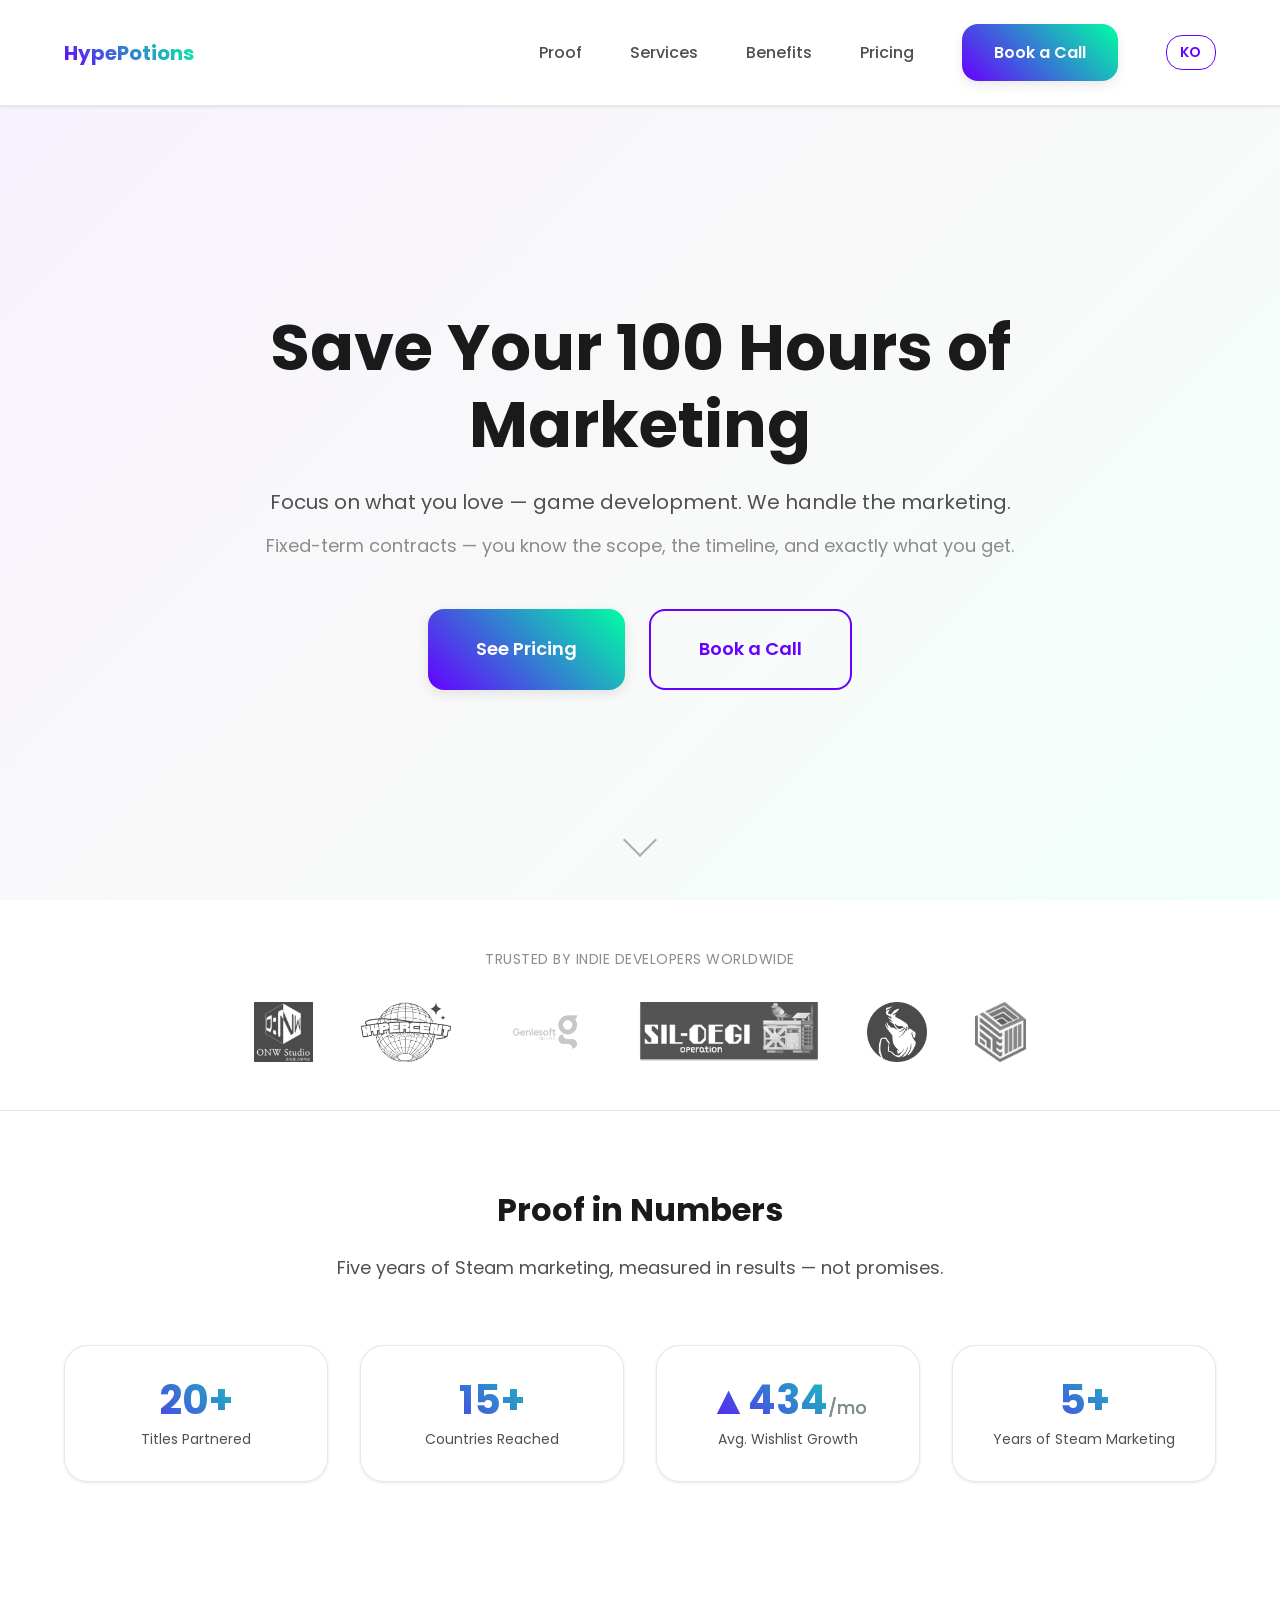
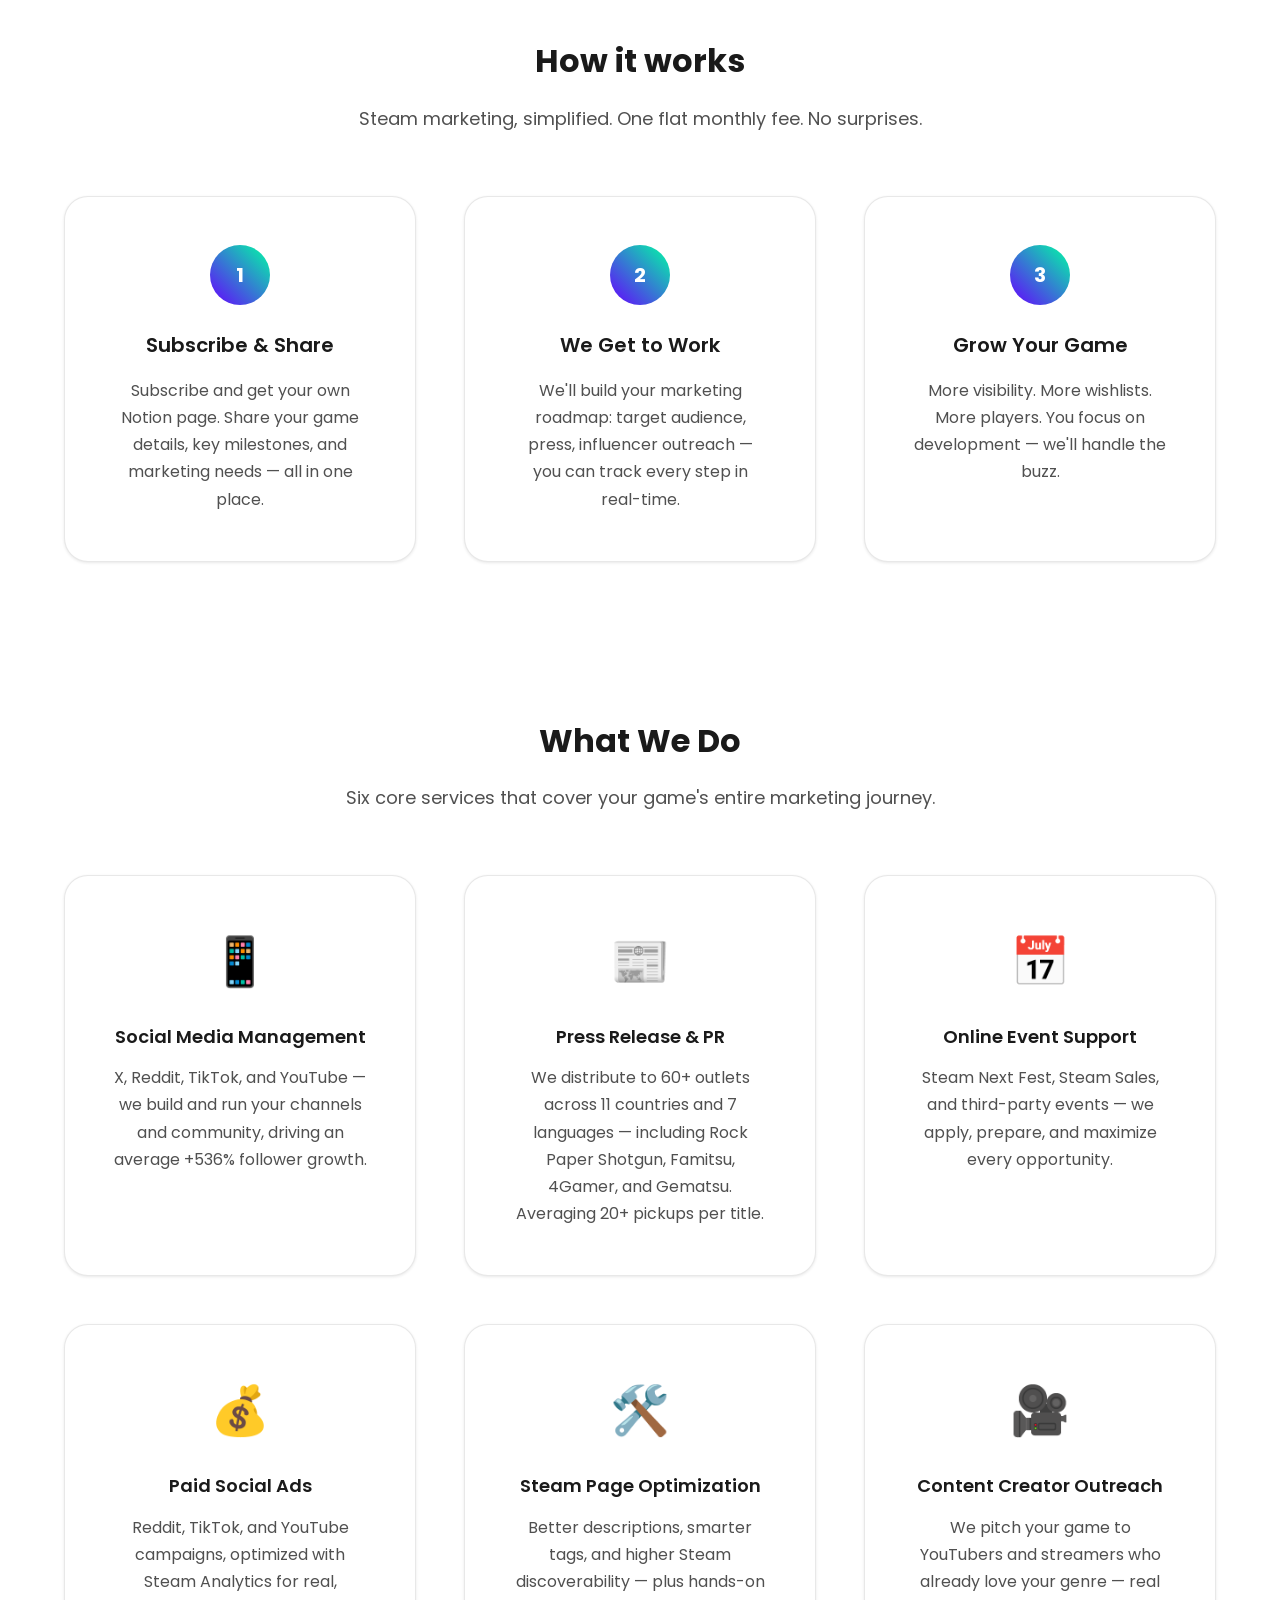
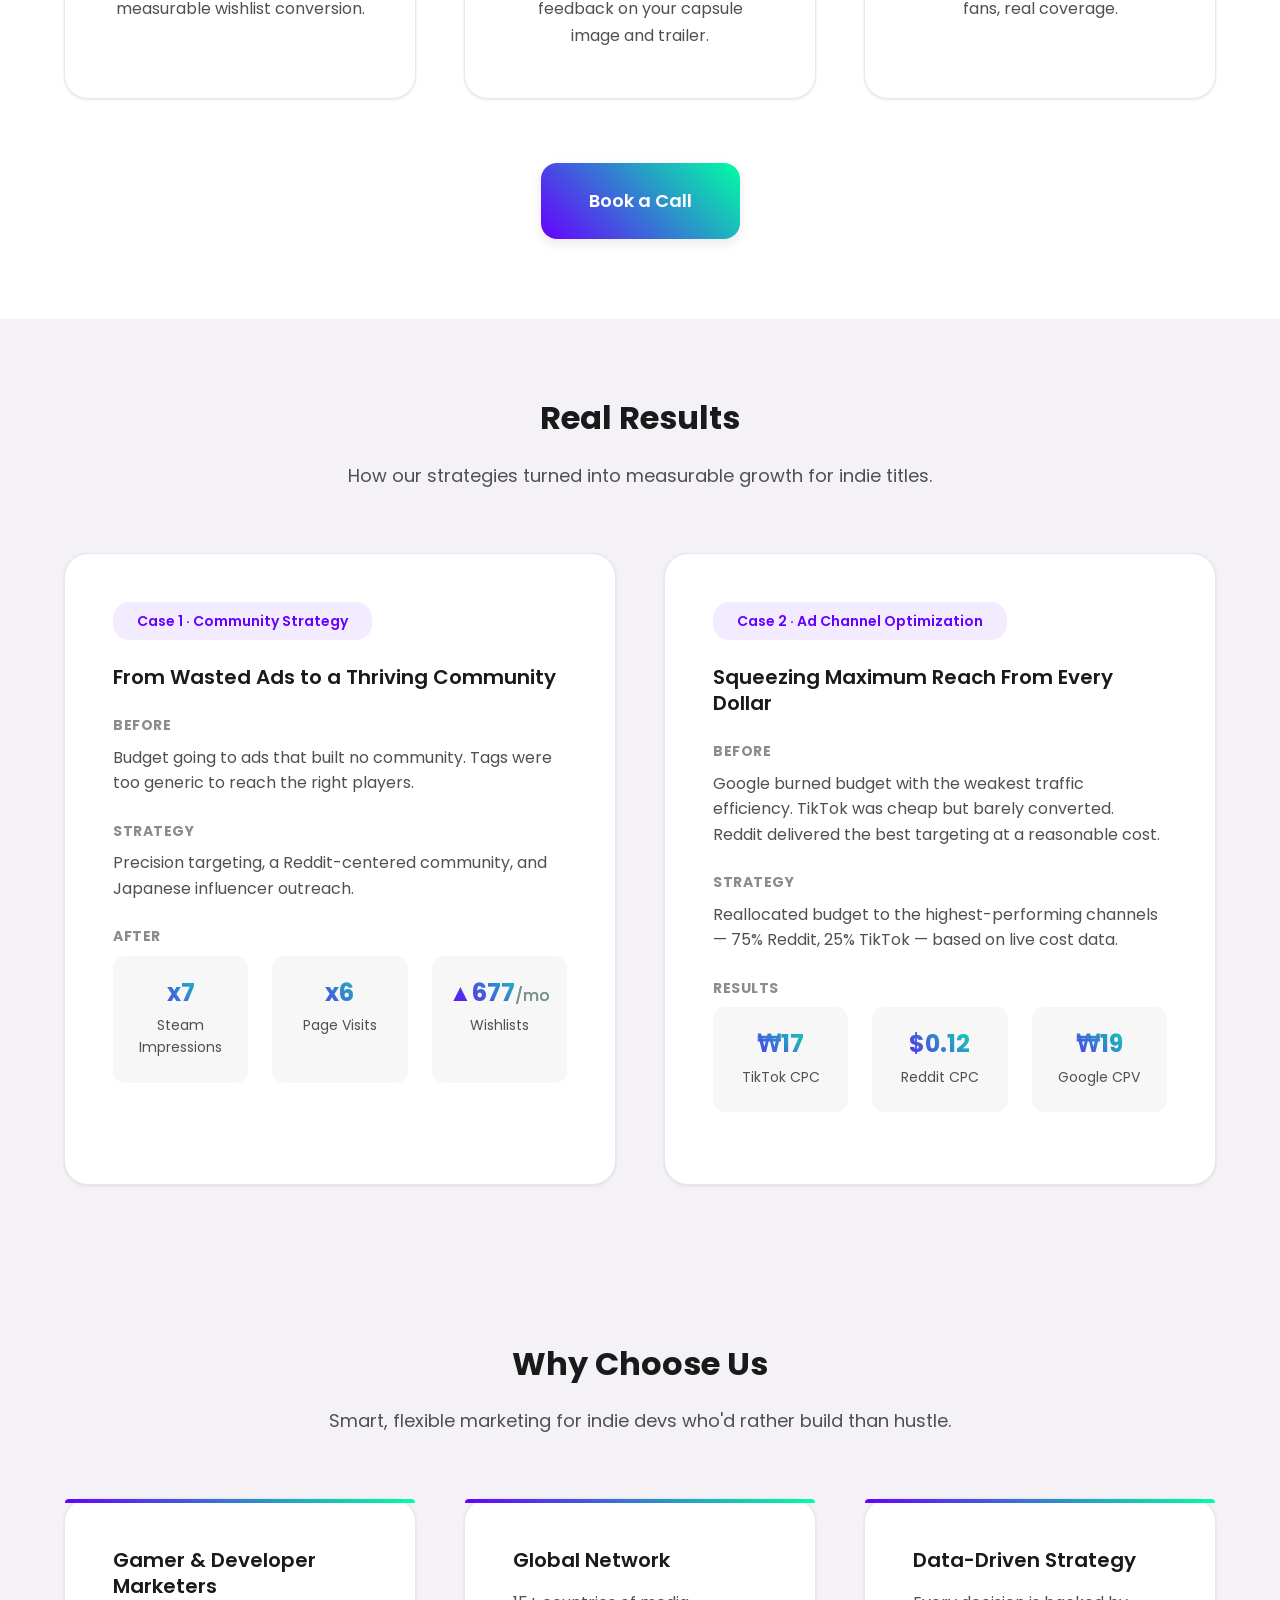
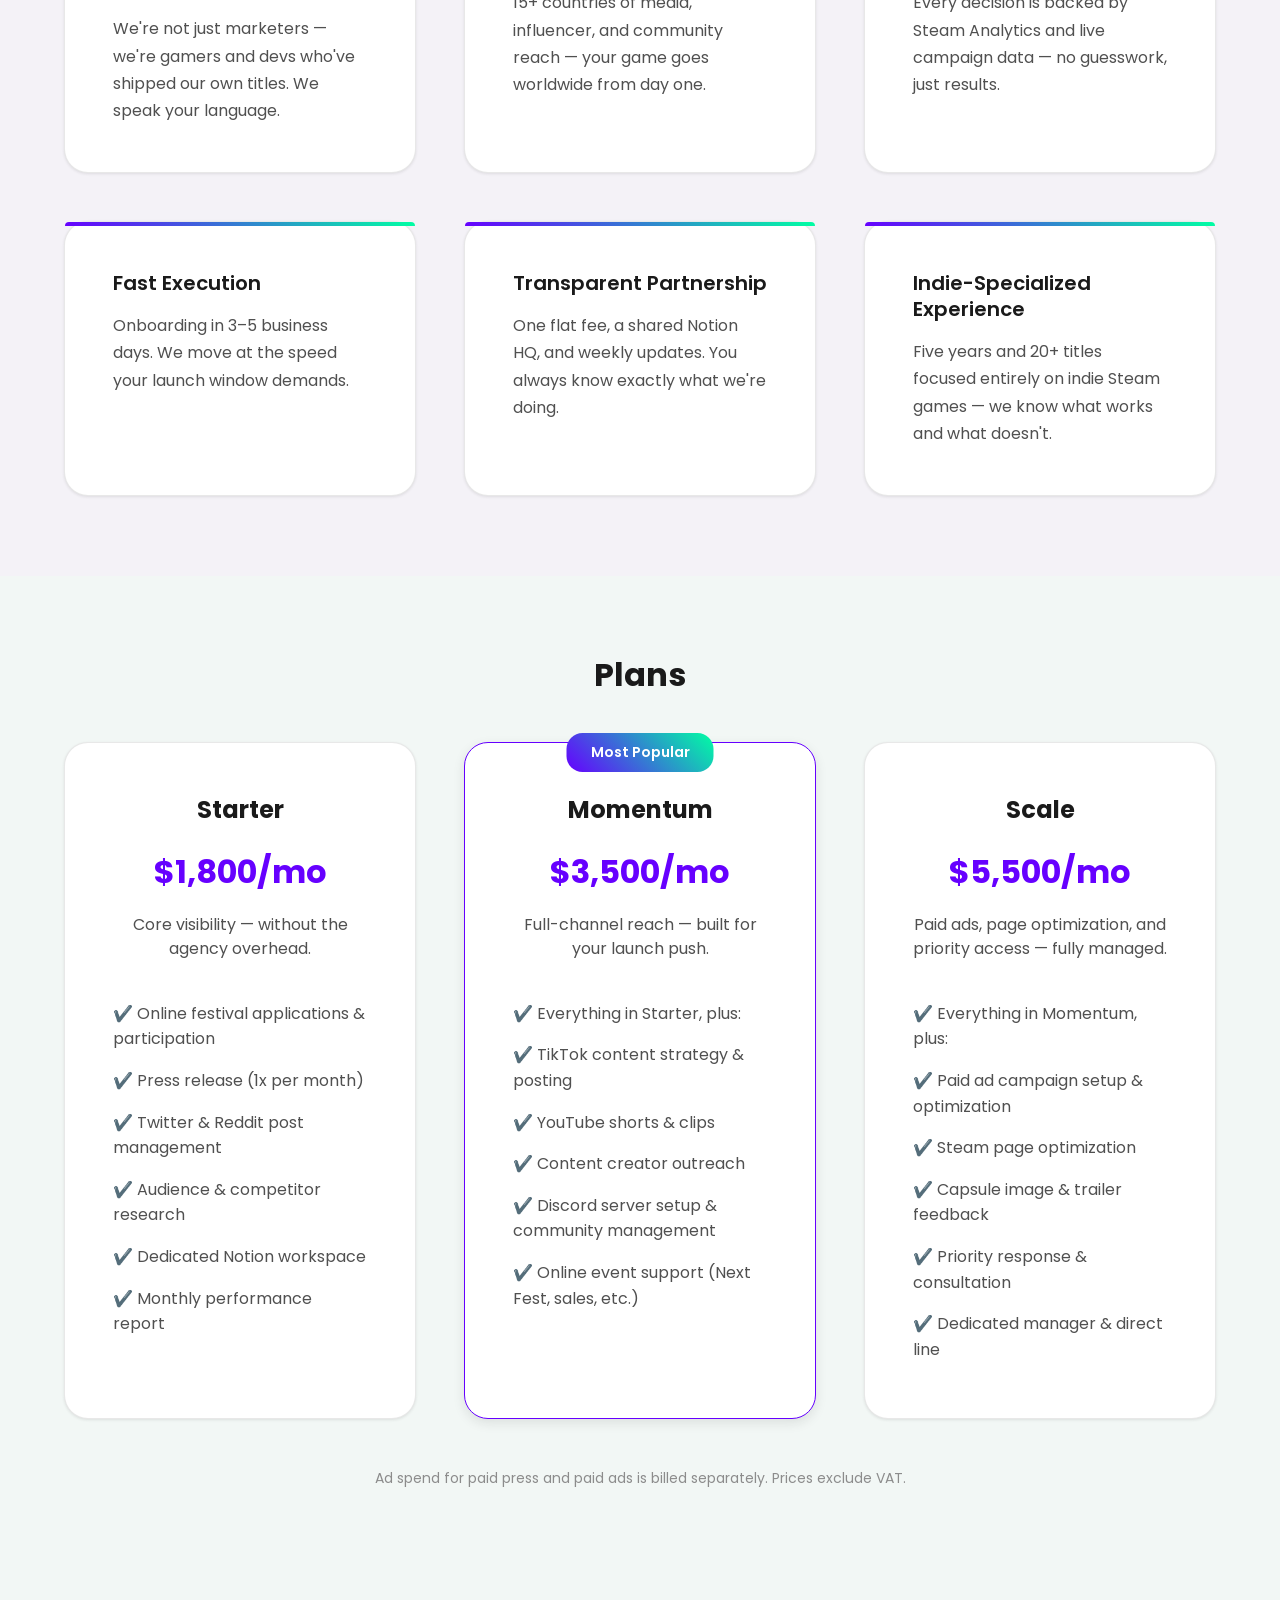
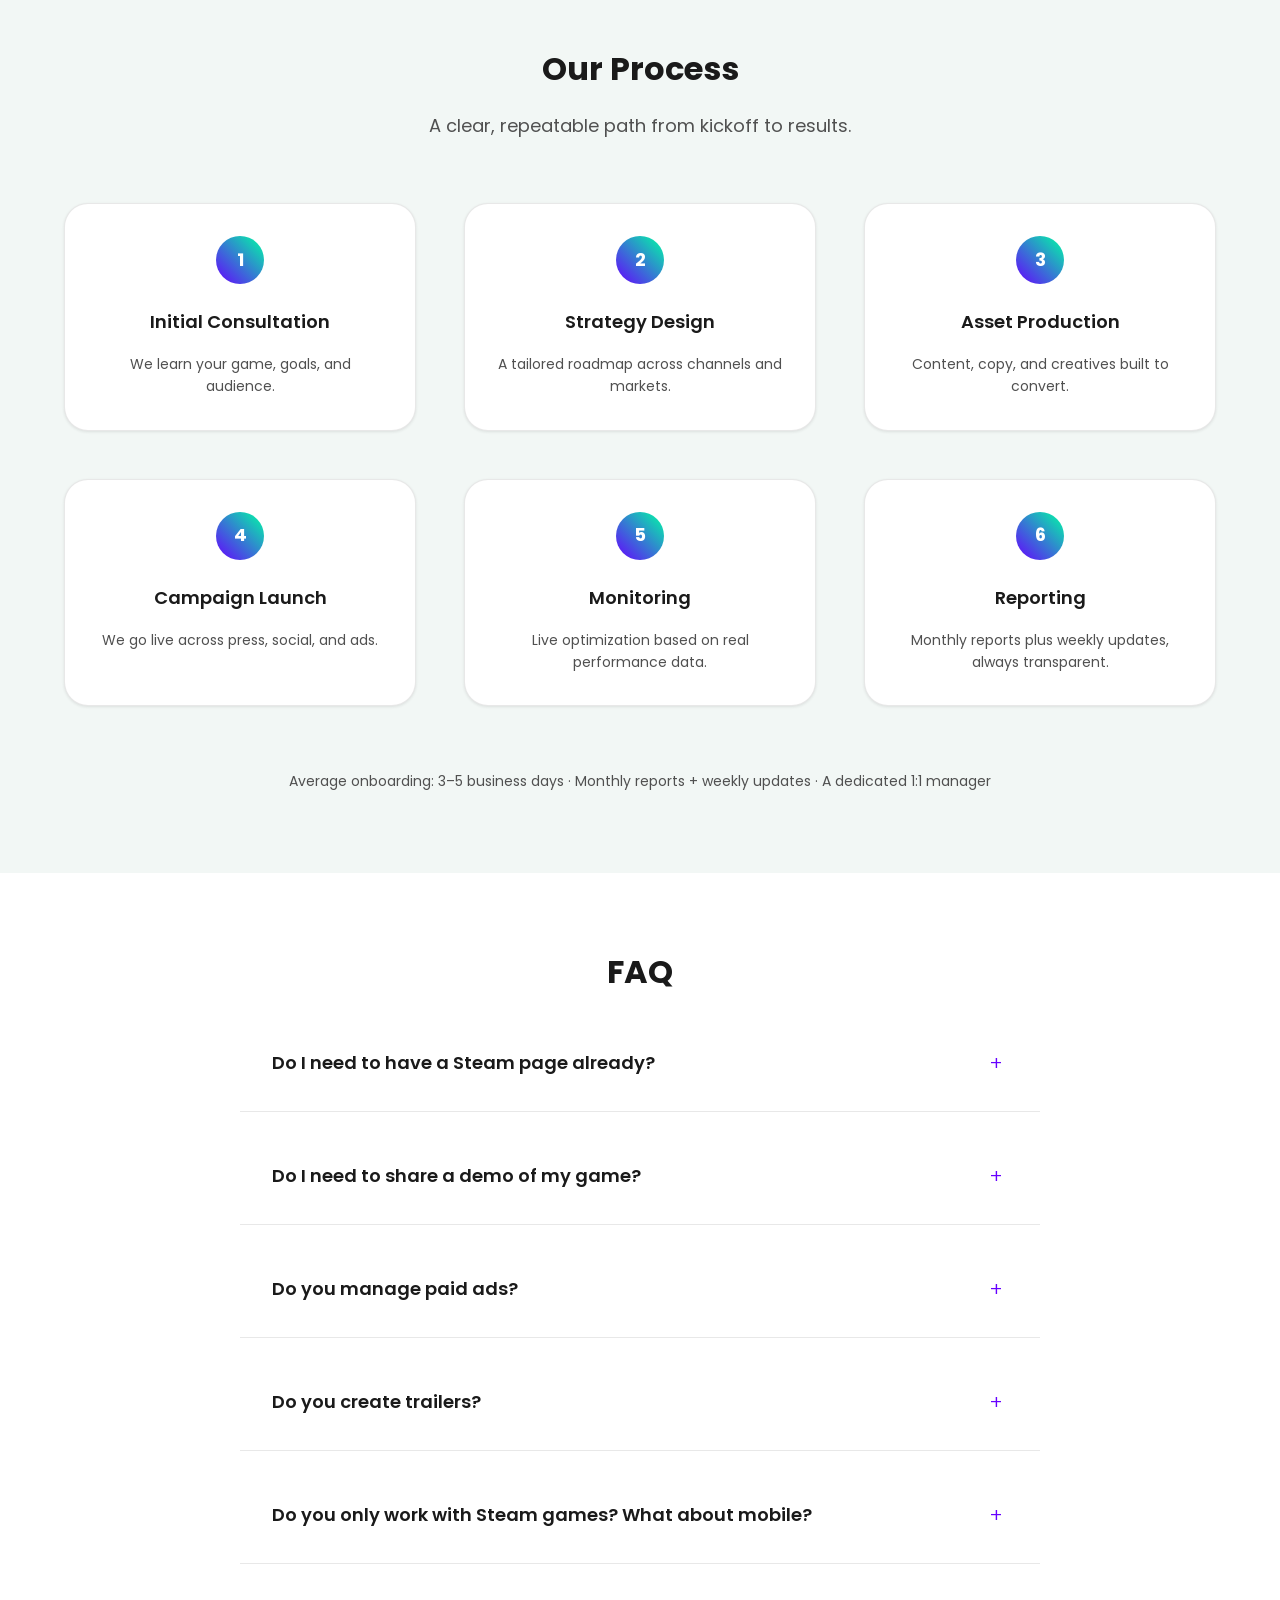
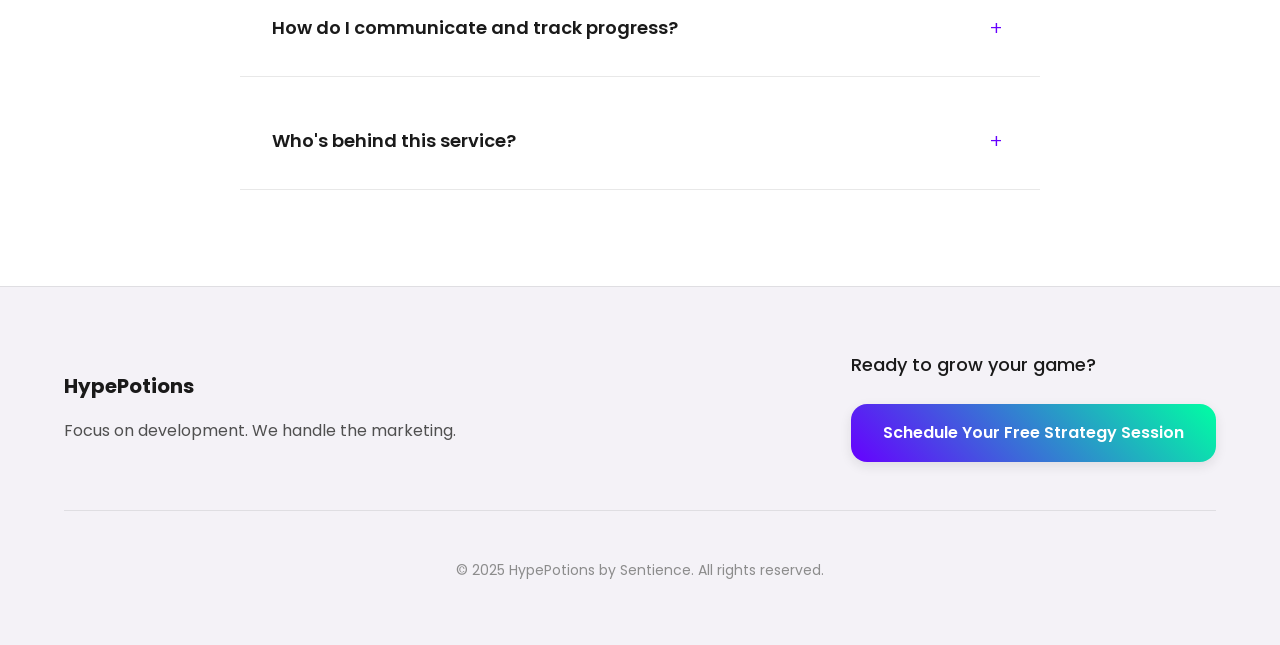
==== commit 9c3600c1: "version04 개편: Sentience 데크 반영 콘텐츠 개편 + 한/영 카피 폴리싱 구조 변경: - Proof/Key Stats 4개 지표로 축소(Campaign Perfor" ====
--- a/version04/index.html
+++ b/version04/index.html
@@ -43,7 +43,7 @@
             <div class="hero-content">
                 <h1 class="hero-title" data-i18n="hero.title">Save Your 100 Hours of Marketing</h1>
                 <p class="hero-subtitle" data-i18n="hero.subtitle">Focus on what you love — game development. We handle the marketing.</p>
-                <p class="hero-tagline" data-i18n="hero.tagline">Pause or cancel anytime.</p>
+                <p class="hero-tagline" data-i18n="hero.tagline">Fixed-term contracts — you know the scope, the timeline, and exactly what you get.</p>
                 <div class="hero-cta">
                     <a href="#pricing" class="btn btn--primary btn--lg cta-btn" role="button" data-i18n="hero.seePricing">See Pricing</a>
                     <a href="https://calendly.com/h-kwon/steam-marketing-pro" class="btn btn--outline btn--lg cta-btn" role="button" data-i18n="hero.bookCall">Book a Call</a>
@@ -88,43 +88,22 @@
             <h2 class="section-title" data-i18n="stats.title">Proof in Numbers</h2>
             <p class="section-subtitle" data-i18n="stats.subtitle">Five years of Steam marketing, measured in results — not promises.</p>
 
-            <h3 class="stats-group-title" data-i18n="stats.groupA">Our Track Record</h3>
             <div class="stats-grid">
                 <div class="stat-card">
                     <div class="stat-number">20+</div>
                     <div class="stat-label" data-i18n="stats.titlesPartnered">Titles Partnered</div>
                 </div>
                 <div class="stat-card">
-                    <div class="stat-number">15</div>
-                    <div class="stat-label" data-i18n="stats.globalMarkets">Global Markets</div>
+                    <div class="stat-number">15+</div>
+                    <div class="stat-label" data-i18n="stats.globalMarkets">Countries Reached</div>
                 </div>
                 <div class="stat-card">
                     <div class="stat-number">▲434<span>/mo</span></div>
                     <div class="stat-label" data-i18n="stats.avgWishlist">Avg. Wishlist Growth</div>
                 </div>
                 <div class="stat-card">
-                    <div class="stat-number">5+</div>
-                    <div class="stat-label" data-i18n="stats.yearsExp">Years Experience</div>
-                </div>
-            </div>
-
-            <h3 class="stats-group-title" data-i18n="stats.groupB">Campaign Performance</h3>
-            <div class="stats-grid">
-                <div class="stat-card">
-                    <div class="stat-number">+536%</div>
-                    <div class="stat-label" data-i18n="stats.followerGrowth">Avg. Follower Growth</div>
-                </div>
-                <div class="stat-card">
-                    <div class="stat-number">27.28%</div>
-                    <div class="stat-label" data-i18n="stats.engagement">Avg. Post Engagement</div>
-                </div>
-                <div class="stat-card">
-                    <div class="stat-number">60+</div>
-                    <div class="stat-label" data-i18n="stats.prOutlets">PR Outlets (11 countries · 7 languages)</div>
-                </div>
-                <div class="stat-card">
-                    <div class="stat-number">▲677<span>/mo</span></div>
-                    <div class="stat-label" data-i18n="stats.bestWishlist">Best-Case Wishlist Growth</div>
+                    <div class="stat-number" data-i18n="stats.yearsValue">5+</div>
+                    <div class="stat-label" data-i18n="stats.yearsExp">Years of Steam Marketing</div>
                 </div>
             </div>
         </div>
@@ -159,7 +138,7 @@
     <section class="what-we-do" id="what-we-do">
         <div class="container">
             <h2 class="section-title" data-i18n="services.title">What We Do</h2>
-            <p class="section-subtitle" data-i18n="services.subtitle">Four core services that cover your game's entire marketing journey.</p>
+            <p class="section-subtitle" data-i18n="services.subtitle">Six core services that cover your game's entire marketing journey.</p>
             <div class="services-grid">
                 <div class="service-card">
                     <div class="service-icon">📱</div>
@@ -169,7 +148,7 @@
                 <div class="service-card">
                     <div class="service-icon">📰</div>
                     <h3 class="service-title" data-i18n="services.s2Title">Press Release & PR</h3>
-                    <p class="service-description" data-i18n="services.s2Desc">Paid featuring (Famitsu, 4Gamer) and direct distribution to our network — averaging 20+ pickups per title.</p>
+                    <p class="service-description" data-i18n="services.s2Desc">We distribute to 60+ outlets across 11 countries and 7 languages — including Rock Paper Shotgun, Famitsu, 4Gamer, and Gematsu. Averaging 20+ pickups per title.</p>
                 </div>
                 <div class="service-card">
                     <div class="service-icon">📅</div>
@@ -180,6 +159,16 @@
                     <div class="service-icon">💰</div>
                     <h3 class="service-title" data-i18n="services.s4Title">Paid Social Ads</h3>
                     <p class="service-description" data-i18n="services.s4Desc">Reddit, TikTok, and YouTube campaigns, optimized with Steam Analytics for real, measurable wishlist conversion.</p>
+                </div>
+                <div class="service-card">
+                    <div class="service-icon">🛠️</div>
+                    <h3 class="service-title" data-i18n="services.s5Title">Steam Page Optimization</h3>
+                    <p class="service-description" data-i18n="services.s5Desc">Better descriptions, smarter tags, and higher Steam discoverability — plus hands-on feedback on your capsule image and trailer.</p>
+                </div>
+                <div class="service-card">
+                    <div class="service-icon">🎥</div>
+                    <h3 class="service-title" data-i18n="services.s6Title">Content Creator Outreach</h3>
+                    <p class="service-description" data-i18n="services.s6Desc">We pitch your game to YouTubers and streamers who already love your genre — real fans, real coverage.</p>
                 </div>
             </div>
             <div class="cta-section">
@@ -199,7 +188,7 @@
                     <h3 class="result-name" data-i18n="results.case1Title">From Wasted Ads to a Thriving Community</h3>
                     <div class="result-block">
                         <span class="result-block-label" data-i18n="results.before">Before</span>
-                        <p data-i18n="results.case1Before">Inefficient ad spend, generic tags, and no community presence.</p>
+                        <p data-i18n="results.case1Before">Budget going to ads that built no community. Tags were too generic to reach the right players.</p>
                     </div>
                     <div class="result-block">
                         <span class="result-block-label" data-i18n="results.strategy">Strategy</span>
@@ -227,6 +216,10 @@
                     <div class="result-badge" data-i18n="results.case2Badge">Case 2 · Ad Channel Optimization</div>
                     <h3 class="result-name" data-i18n="results.case2Title">Squeezing Maximum Reach From Every Dollar</h3>
                     <div class="result-block">
+                        <span class="result-block-label" data-i18n="results.before">Before</span>
+                        <p data-i18n="results.case2Before">Google burned budget with the weakest traffic efficiency. TikTok was cheap but barely converted. Reddit delivered the best targeting at a reasonable cost.</p>
+                    </div>
+                    <div class="result-block">
                         <span class="result-block-label" data-i18n="results.strategy">Strategy</span>
                         <p data-i18n="results.case2Strategy">Reallocated budget to the highest-performing channels — 75% Reddit, 25% TikTok — based on live cost data.</p>
                     </div>
@@ -248,49 +241,6 @@
                         </div>
                     </div>
                 </div>
-            </div>
-        </div>
-    </section>
-
-    <!-- Global PR Network -->
-    <section class="pr-network" id="pr-network">
-        <div class="container">
-            <h2 class="section-title" data-i18n="pr.title">Global PR Network</h2>
-            <p class="section-subtitle" data-i18n="pr.subtitle">Your game, in front of the right press — across the world.</p>
-            <div class="pr-stats">
-                <div class="pr-stat">
-                    <span class="pr-stat-value">60+</span>
-                    <span class="pr-stat-label" data-i18n="pr.outlets">Media Outlets</span>
-                </div>
-                <div class="pr-stat">
-                    <span class="pr-stat-value">11</span>
-                    <span class="pr-stat-label" data-i18n="pr.countries">Countries</span>
-                </div>
-                <div class="pr-stat">
-                    <span class="pr-stat-value">7</span>
-                    <span class="pr-stat-label" data-i18n="pr.languages">Languages</span>
-                </div>
-            </div>
-            <p class="pr-outlets-label" data-i18n="pr.featuredLabel">Featured outlets include</p>
-            <div class="pr-badges">
-                <span class="pr-badge">Rock Paper Shotgun</span>
-                <span class="pr-badge">Big Boss Battle</span>
-                <span class="pr-badge">4Gamer.net</span>
-                <span class="pr-badge">Gematsu</span>
-            </div>
-            <p class="pr-regions-label" data-i18n="pr.regionsLabel">Coverage across</p>
-            <div class="pr-regions">
-                <span class="pr-region">International</span>
-                <span class="pr-region">Russia</span>
-                <span class="pr-region">UK</span>
-                <span class="pr-region">US</span>
-                <span class="pr-region">France</span>
-                <span class="pr-region">Japan</span>
-                <span class="pr-region">Canada</span>
-                <span class="pr-region">EU</span>
-                <span class="pr-region">Germany</span>
-                <span class="pr-region">Italy</span>
-                <span class="pr-region">Brazil</span>
             </div>
         </div>
     </section>
@@ -324,23 +274,6 @@
                 <div class="feature-card">
                     <h3 class="feature-title" data-i18n="why.f6Title">Indie-Specialized Experience</h3>
                     <p class="feature-description" data-i18n="why.f6Desc">Five years and 20+ titles focused entirely on indie Steam games — we know what works and what doesn't.</p>
-                </div>
-            </div>
-        </div>
-    </section>
-
-    <!-- Testimonials -->
-    <section class="testimonials">
-        <div class="container">
-            <h2 class="section-title" data-i18n="testimonials.title">What Our Partners Say</h2>
-            <div class="testimonial-grid">
-                <div class="testimonial-card">
-                    <p class="testimonial-text" data-i18n="testimonials.t1">“I was struggling with getting visibility outside Korea, and they helped us connect with creators and update our Steam page. As a result, we saw a big jump in wishlists during a major festival.”</p>
-                    <p class="testimonial-author" data-i18n="testimonials.a1">— Pocket Legend Dev Team</p>
-                </div>
-                <div class="testimonial-card">
-                    <p class="testimonial-text" data-i18n="testimonials.t2">“The team's expertise in Steam's ecosystem is unmatched. They helped us optimize our store page and run a successful festival campaign, leading to a 200% increase in daily wishlists.”</p>
-                    <p class="testimonial-author" data-i18n="testimonials.a2">— IndieGame Corp.</p>
                 </div>
             </div>
         </div>
@@ -353,45 +286,52 @@
             <div class="pricing-grid">
                 <div class="pricing-card">
                     <div class="pricing-header">
-                        <h3 class="pricing-title">Starter</h3>
-                        <div class="pricing-price">$1,800<span>/mo</span></div>
-                        <p class="pricing-description" data-i18n="pricing.starterDesc">Your first step on the marketing quest</p>
-                    </div>
-                    <button class="btn btn--primary btn--full" data-i18n="pricing.getStarted">Get Started</button>
+                        <h3 class="pricing-title" data-i18n="pricing.plan1Name">Starter</h3>
+                        <div class="pricing-price" data-i18n="pricing.plan1Price">$1,800/mo</div>
+                        <p class="pricing-description" data-i18n="pricing.plan1Desc">Core visibility — without the agency overhead.</p>
+                    </div>
                     <ul class="pricing-features">
-                        <li data-i18n="pricing.starterF1">✔️ Target audience research</li>
-                        <li data-i18n="pricing.starterF2">✔️ Steam page optimization</li>
-                        <li data-i18n="pricing.starterF3">✔️ Online festival applications & participation</li>
-                        <li data-i18n="pricing.starterF4">✔️ Content creator outreach</li>
-                        <li data-i18n="pricing.starterF5">✔️ Press release</li>
-                        <li data-i18n="pricing.starterF6">✔️ Twitter & Reddit post management</li>
+                        <li data-i18n="pricing.plan1F1">✔️ Online festival applications & participation</li>
+                        <li data-i18n="pricing.plan1F2">✔️ Press release (1x per month)</li>
+                        <li data-i18n="pricing.plan1F3">✔️ Twitter & Reddit post management</li>
+                        <li data-i18n="pricing.plan1F4">✔️ Audience & competitor research</li>
+                        <li data-i18n="pricing.plan1F5">✔️ Dedicated Notion workspace</li>
+                        <li data-i18n="pricing.plan1F6">✔️ Monthly performance report</li>
                     </ul>
                 </div>
                 <div class="pricing-card pricing-card--featured">
                     <div class="pricing-badge" data-i18n="pricing.popular">Most Popular</div>
                     <div class="pricing-header">
-                        <h3 class="pricing-title">Pro</h3>
-                        <div class="pricing-price">$3,000<span>/mo</span></div>
-                        <p class="pricing-description" data-i18n="pricing.proDesc">Starter gets you going. Pro brings full-channel growth.</p>
-                    </div>
-                    <button class="btn btn--primary btn--full" data-i18n="pricing.getStarted">Get Started</button>
+                        <h3 class="pricing-title" data-i18n="pricing.plan2Name">Momentum</h3>
+                        <div class="pricing-price" data-i18n="pricing.plan2Price">$3,500/mo</div>
+                        <p class="pricing-description" data-i18n="pricing.plan2Desc">Full-channel reach — built for your launch push.</p>
+                    </div>
                     <ul class="pricing-features">
-                        <li data-i18n="pricing.proF1">✔️ Everything in Starter, plus:</li>
-                        <li data-i18n="pricing.proF2">✔️ TikTok content strategy & posting</li>
-                        <li data-i18n="pricing.proF3">✔️ YouTube shorts & clips</li>
-                        <li data-i18n="pricing.proF4">✔️ Discord setup & community management</li>
-                        <li data-i18n="pricing.proF5">✔️ Paid ad campaign setup, management, and optimization</li>
+                        <li data-i18n="pricing.plan2F1">✔️ Everything in Starter, plus:</li>
+                        <li data-i18n="pricing.plan2F2">✔️ TikTok content strategy & posting</li>
+                        <li data-i18n="pricing.plan2F3">✔️ YouTube shorts & clips</li>
+                        <li data-i18n="pricing.plan2F4">✔️ Content creator outreach</li>
+                        <li data-i18n="pricing.plan2F5">✔️ Discord server setup & community management</li>
+                        <li data-i18n="pricing.plan2F6">✔️ Online event support (Next Fest, sales, etc.)</li>
                     </ul>
                 </div>
                 <div class="pricing-card">
                     <div class="pricing-header">
-                        <h3 class="pricing-title" data-i18n="pricing.revShareTitle">Revenue Share</h3>
-                        <div class="pricing-price" data-i18n="pricing.custom">Custom</div>
-                        <p class="pricing-description" data-i18n="pricing.revShareDesc">Prefer a revenue share model instead of a monthly fee? We're open to that too. Let's chat and see if it's a good fit - just reach out!</p>
-                    </div>
-                    <button class="btn btn--outline btn--full" data-i18n="pricing.submitGame">Submit Your Game</button>
-                </div>
-            </div>
+                        <h3 class="pricing-title" data-i18n="pricing.plan3Name">Scale</h3>
+                        <div class="pricing-price" data-i18n="pricing.plan3Price">$5,500/mo</div>
+                        <p class="pricing-description" data-i18n="pricing.plan3Desc">Paid ads, page optimization, and priority access — fully managed.</p>
+                    </div>
+                    <ul class="pricing-features">
+                        <li data-i18n="pricing.plan3F1">✔️ Everything in Momentum, plus:</li>
+                        <li data-i18n="pricing.plan3F2">✔️ Paid ad campaign setup & optimization</li>
+                        <li data-i18n="pricing.plan3F3">✔️ Steam page optimization</li>
+                        <li data-i18n="pricing.plan3F4">✔️ Capsule image & trailer feedback</li>
+                        <li data-i18n="pricing.plan3F5">✔️ Priority response & consultation</li>
+                        <li data-i18n="pricing.plan3F6">✔️ Dedicated manager & direct line</li>
+                    </ul>
+                </div>
+            </div>
+            <p class="pricing-note" data-i18n="pricing.note">Ad spend for paid press and paid ads is billed separately. Prices exclude VAT.</p>
         </div>
     </section>
 
@@ -461,74 +401,47 @@
                 </div>
                 <div class="faq-item">
                     <div class="faq-question">
-                        <span data-i18n="faq.q3">Is there a trial period?</span>
-                        <div class="faq-icon">+</div>
-                    </div>
-                    <div class="faq-answer">
-                        <p data-i18n="faq.a3">Not officially, but if you're not satisfied after the first month, we'll offer a 50% refund — no hard feelings.</p>
-                    </div>
-                </div>
-                <div class="faq-item">
-                    <div class="faq-question">
-                        <span data-i18n="faq.q4">Do you manage paid ads?</span>
-                        <div class="faq-icon">+</div>
-                    </div>
-                    <div class="faq-answer">
-                        <p data-i18n="faq.a4">Yes. Once we align on campaign goals and budget, we handle setup, optimization, and management.</p>
-                    </div>
-                </div>
-                <div class="faq-item">
-                    <div class="faq-question">
-                        <span data-i18n="faq.q5">Do you create trailers?</span>
-                        <div class="faq-icon">+</div>
-                    </div>
-                    <div class="faq-answer">
-                        <p data-i18n="faq.a5">We create short-form videos for social media and Steam updates. For cinematic trailers, we recommend working with a specialized studio.</p>
-                    </div>
-                </div>
-                <div class="faq-item">
-                    <div class="faq-question">
-                        <span data-i18n="faq.q6">Do you only work with Steam games? What about mobile?</span>
-                        <div class="faq-icon">+</div>
-                    </div>
-                    <div class="faq-answer">
-                        <p data-i18n="faq.a6">We specialize in PC/Steam games. At this time, we do not support mobile game marketing.</p>
-                    </div>
-                </div>
-                <div class="faq-item">
-                    <div class="faq-question">
-                        <span data-i18n="faq.q7">Do you offer funding for revenue share projects?</span>
-                        <div class="faq-icon">+</div>
-                    </div>
-                    <div class="faq-answer">
-                        <p data-i18n="faq.a7">Yes — we can invest up to $50,000 in select titles under our revenue share model. If you're interested, submit your game for review.</p>
-                    </div>
-                </div>
-                <div class="faq-item">
-                    <div class="faq-question">
-                        <span data-i18n="faq.q8">What if I only have a few marketing needs right now?</span>
-                        <div class="faq-icon">+</div>
-                    </div>
-                    <div class="faq-answer">
-                        <p data-i18n="faq.a8">No problem. You can sign up, make your requests, then pause or cancel your plan anytime. Come back when you're ready for more support — we're flexible.</p>
-                    </div>
-                </div>
-                <div class="faq-item">
-                    <div class="faq-question">
-                        <span data-i18n="faq.q9">How do I communicate and track progress?</span>
-                        <div class="faq-icon">+</div>
-                    </div>
-                    <div class="faq-answer">
-                        <p data-i18n="faq.a9">Once you sign up, you'll get access to a dedicated Notion page. There, you can share info, track tasks, view updates, and communicate directly with us — all in one place.</p>
-                    </div>
-                </div>
-                <div class="faq-item">
-                    <div class="faq-question">
-                        <span data-i18n="faq.q10">Who's behind this service?</span>
-                        <div class="faq-icon">+</div>
-                    </div>
-                    <div class="faq-answer">
-                        <p data-i18n="faq.a10">We're a two-person team — one from Korea and one from Russia — both fluent in English. As part of a 5-person dev team, we've built and launched our own turn-based strategy and action games, handling everything from development to marketing and publishing. With over 10 years in the game industry, we now help other indie devs do the same.</p>
+                        <span data-i18n="faq.q3">Do you manage paid ads?</span>
+                        <div class="faq-icon">+</div>
+                    </div>
+                    <div class="faq-answer">
+                        <p data-i18n="faq.a3">Yes. Once we align on campaign goals and budget, we handle setup, optimization, and management.</p>
+                    </div>
+                </div>
+                <div class="faq-item">
+                    <div class="faq-question">
+                        <span data-i18n="faq.q4">Do you create trailers?</span>
+                        <div class="faq-icon">+</div>
+                    </div>
+                    <div class="faq-answer">
+                        <p data-i18n="faq.a4">We don't produce trailers ourselves, but we're happy to give you feedback on yours. For cinematic trailers, we recommend working with a specialized studio.</p>
+                    </div>
+                </div>
+                <div class="faq-item">
+                    <div class="faq-question">
+                        <span data-i18n="faq.q5">Do you only work with Steam games? What about mobile?</span>
+                        <div class="faq-icon">+</div>
+                    </div>
+                    <div class="faq-answer">
+                        <p data-i18n="faq.a5">We specialize in PC/Steam games. At this time, we do not support mobile game marketing.</p>
+                    </div>
+                </div>
+                <div class="faq-item">
+                    <div class="faq-question">
+                        <span data-i18n="faq.q6">How do I communicate and track progress?</span>
+                        <div class="faq-icon">+</div>
+                    </div>
+                    <div class="faq-answer">
+                        <p data-i18n="faq.a6">Once you sign up, you'll get access to a dedicated Notion page. There, you can share info, track tasks, view updates, and communicate directly with us — all in one place.</p>
+                    </div>
+                </div>
+                <div class="faq-item">
+                    <div class="faq-question">
+                        <span data-i18n="faq.q7">Who's behind this service?</span>
+                        <div class="faq-icon">+</div>
+                    </div>
+                    <div class="faq-answer">
+                        <p data-i18n="faq.a7">We're an English-speaking Korean and Russian two-person team. As part of a 5-person dev team, we've built and launched our own turn-based strategy and action games, handling everything from development to marketing and publishing. With over 10 years in the game industry, we now help other indie devs do the same.</p>
                     </div>
                 </div>
             </div>
@@ -545,7 +458,7 @@
                 </div>
                 <div class="footer-contact">
                     <p data-i18n="footer.ready">Ready to grow your game?</p>
-                    <a href="#pricing" class="btn btn--primary" role="button" data-i18n="footer.getStarted">Get Started Today</a>
+                    <a href="https://calendly.com/h-kwon/steam-marketing-pro" class="btn btn--primary" role="button" data-i18n="footer.getStarted">Schedule Your Free Strategy Session</a>
                 </div>
             </div>
             <div class="footer-bottom">
--- a/version04/style.css
+++ b/version04/style.css
@@ -477,46 +477,6 @@
   background: var(--color-white);
 }
 
-/* Testimonials */
-.testimonials {
-  background: var(--color-white);
-}
-
-.testimonial-grid {
-  display: grid;
-  grid-template-columns: repeat(auto-fit, minmax(300px, 1fr));
-  gap: var(--spacing-xl);
-  margin-top: var(--spacing-xl);
-}
-
-.testimonial-card {
-  background: var(--color-light);
-  padding: var(--spacing-xl);
-  border-radius: var(--border-radius-2xl);
-  border: 1px solid var(--color-border);
-  transition: var(--transition-normal);
-  box-shadow: var(--shadow-sm);
-}
-
-.testimonial-card:hover {
-  transform: translateY(-5px);
-  box-shadow: var(--shadow-lg);
-  border-color: var(--color-highlight-green);
-}
-
-.testimonial-text {
-  font-size: var(--font-size-lg);
-  color: var(--color-medium-dark);
-  line-height: 1.7;
-  margin-bottom: var(--spacing-md);
-}
-
-.testimonial-author {
-  font-weight: 600;
-  color: var(--color-dark);
-  text-align: right;
-}
-
 .services-grid {
   display: grid;
   grid-template-columns: repeat(auto-fit, minmax(300px, 1fr));
@@ -655,6 +615,14 @@
   color: var(--color-medium-dark);
   display: flex;
   align-items: flex-start;
+  line-height: 1.6;
+}
+
+.pricing-note {
+  text-align: center;
+  color: var(--color-medium-light);
+  font-size: var(--font-size-sm);
+  margin-top: var(--spacing-xl);
   line-height: 1.6;
 }
 
@@ -917,16 +885,6 @@
   background: var(--color-white);
 }
 
-.stats-group-title {
-  font-size: var(--font-size-sm);
-  font-weight: 600;
-  text-transform: uppercase;
-  letter-spacing: 1px;
-  color: var(--color-medium-light);
-  text-align: center;
-  margin: var(--spacing-xl) 0 var(--spacing-lg);
-}
-
 .stats-grid {
   display: grid;
   grid-template-columns: repeat(4, 1fr);
@@ -1077,90 +1035,6 @@
   font-size: var(--font-size-sm);
   color: var(--color-medium-dark);
   margin-top: var(--spacing-xs);
-}
-
-/* ============================================
-   Global PR Network
-   ============================================ */
-.pr-network {
-  background: var(--color-white);
-}
-
-.pr-stats {
-  display: flex;
-  justify-content: center;
-  gap: var(--spacing-3xl);
-  flex-wrap: wrap;
-  margin-top: var(--spacing-xl);
-}
-
-.pr-stat {
-  text-align: center;
-}
-
-.pr-stat-value {
-  display: block;
-  font-size: var(--font-size-5xl);
-  font-weight: 700;
-  background: linear-gradient(45deg, var(--color-highlight-purple), var(--color-highlight-green));
-  background-clip: text;
-  -webkit-background-clip: text;
-  -webkit-text-fill-color: transparent;
-  line-height: 1;
-}
-
-.pr-stat-label {
-  display: block;
-  color: var(--color-medium-dark);
-  margin-top: var(--spacing-xs);
-}
-
-.pr-outlets-label,
-.pr-regions-label {
-  text-align: center;
-  color: var(--color-medium-light);
-  font-size: var(--font-size-sm);
-  text-transform: uppercase;
-  letter-spacing: 0.5px;
-  margin-top: var(--spacing-2xl);
-  margin-bottom: var(--spacing-md);
-}
-
-.pr-badges {
-  display: flex;
-  justify-content: center;
-  gap: var(--spacing-md);
-  flex-wrap: wrap;
-}
-
-.pr-badge {
-  background: var(--color-light);
-  border: 1px solid var(--color-border);
-  border-radius: var(--border-radius-xl);
-  padding: var(--spacing-sm) var(--spacing-lg);
-  font-weight: 600;
-  color: var(--color-dark);
-  transition: var(--transition-fast);
-}
-
-.pr-badge:hover {
-  border-color: var(--color-highlight-purple);
-  color: var(--color-highlight-purple);
-}
-
-.pr-regions {
-  display: flex;
-  justify-content: center;
-  gap: var(--spacing-sm);
-  flex-wrap: wrap;
-}
-
-.pr-region {
-  background: rgba(102, 0, 255, 0.05);
-  border-radius: var(--border-radius-md);
-  padding: var(--spacing-xs) var(--spacing-md);
-  font-size: var(--font-size-sm);
-  color: var(--color-medium-dark);
 }
 
 /* ============================================
@@ -1271,10 +1145,6 @@
   .lang-toggle {
     margin-top: var(--spacing-sm);
   }
-
-  .pr-stats {
-    gap: var(--spacing-xl);
-  }
 }
 
 @media (max-width: 600px) {
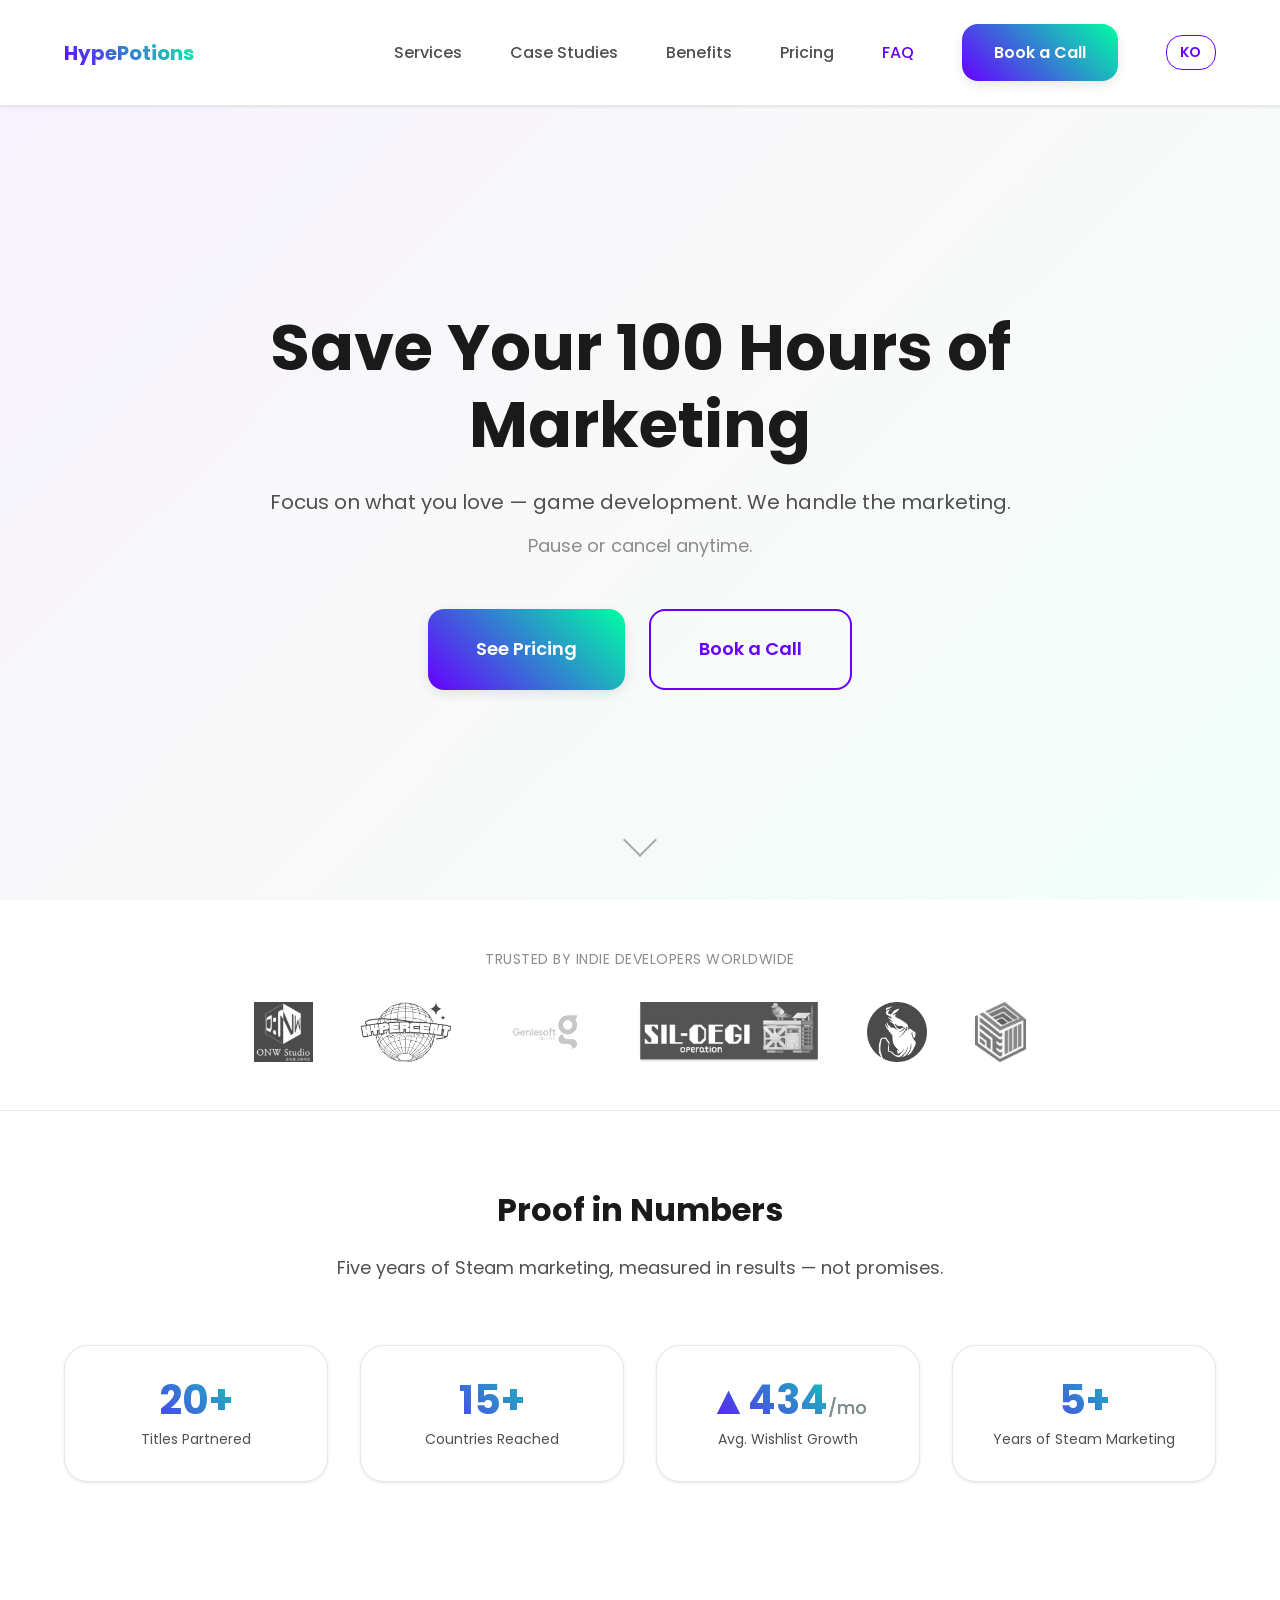
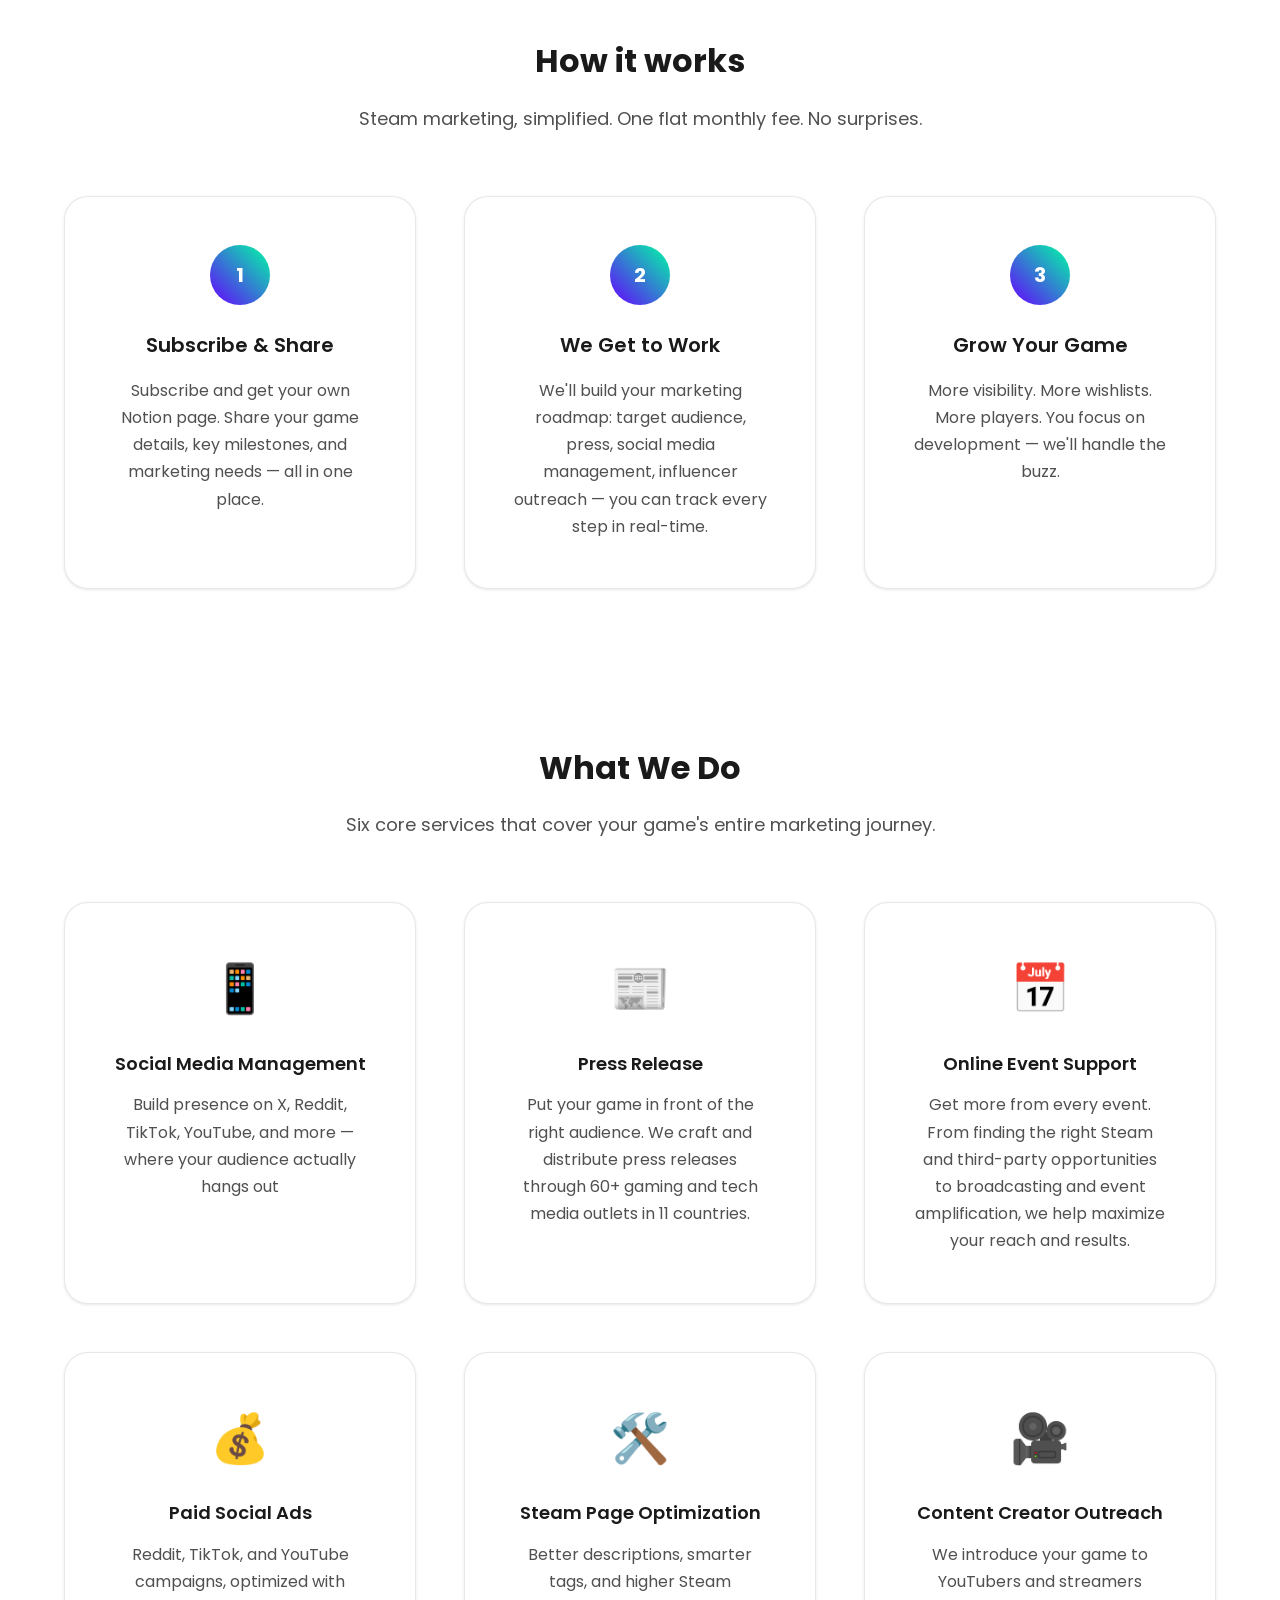
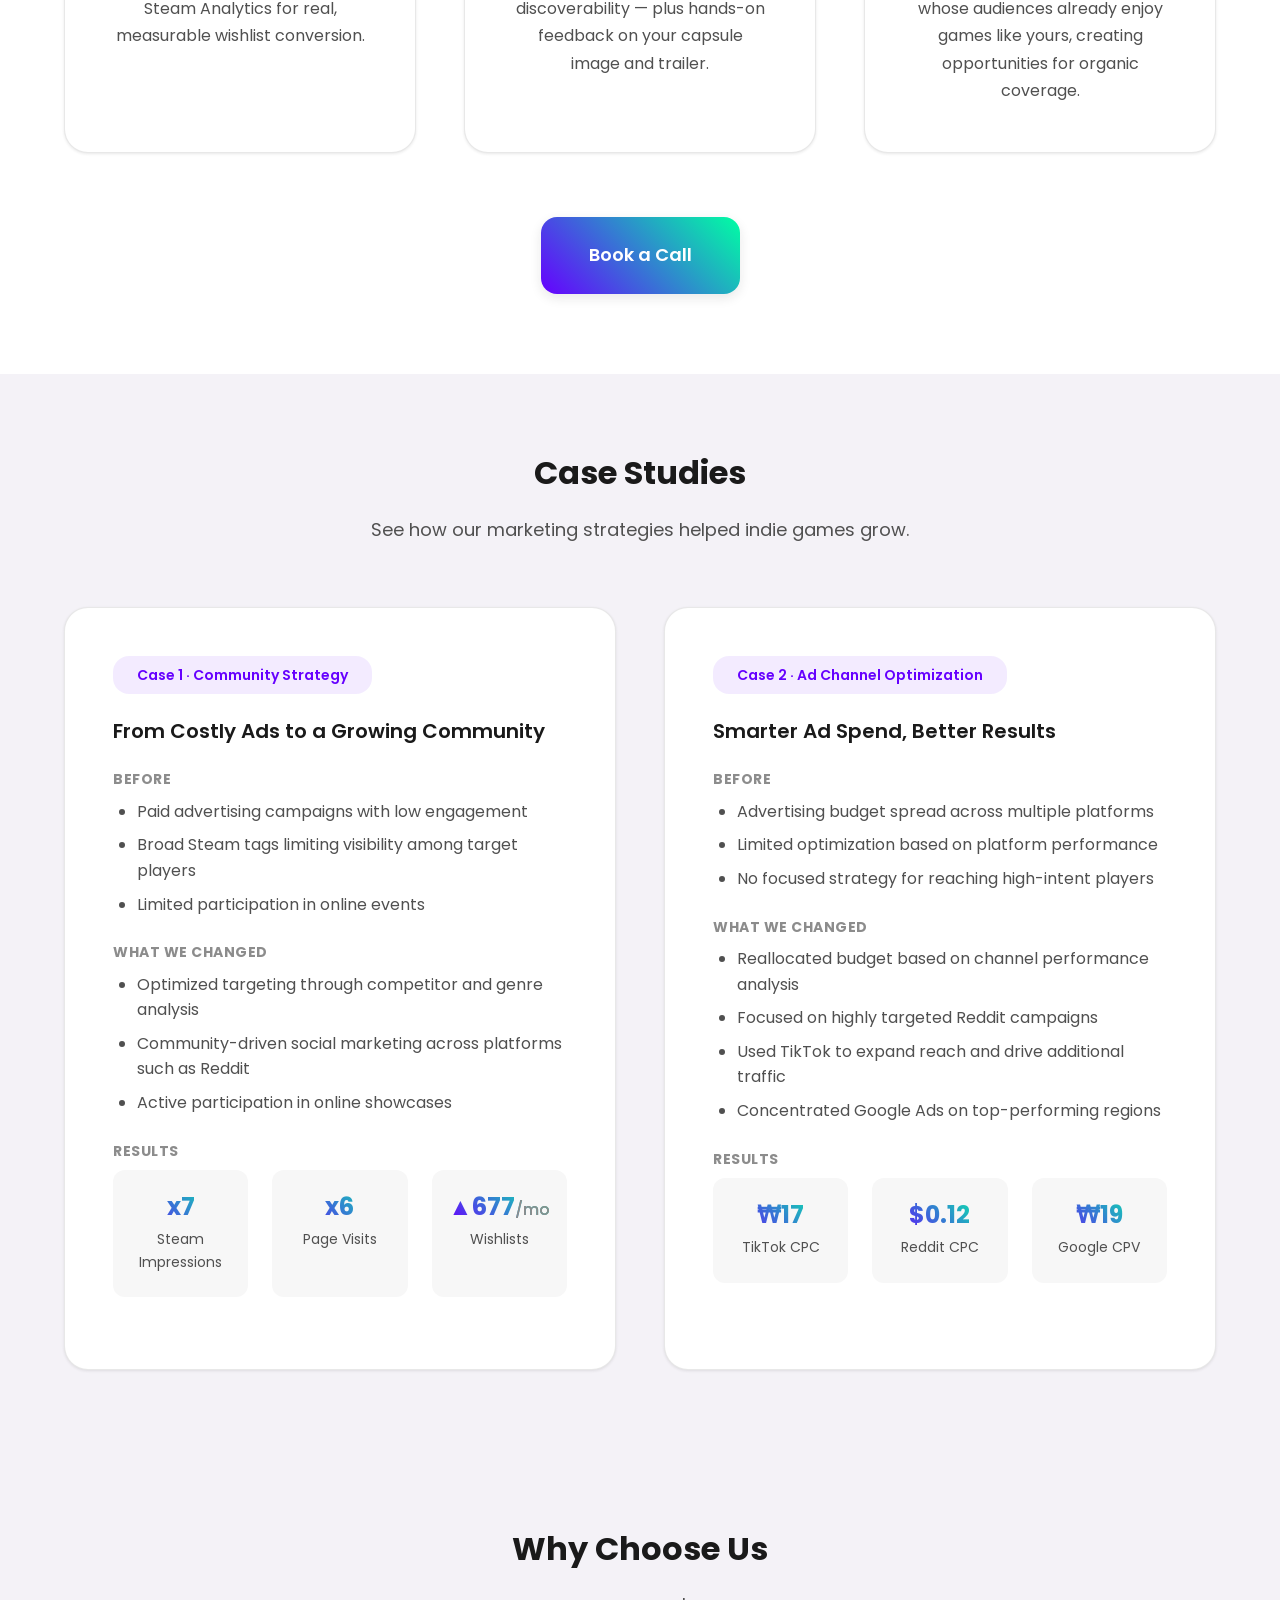
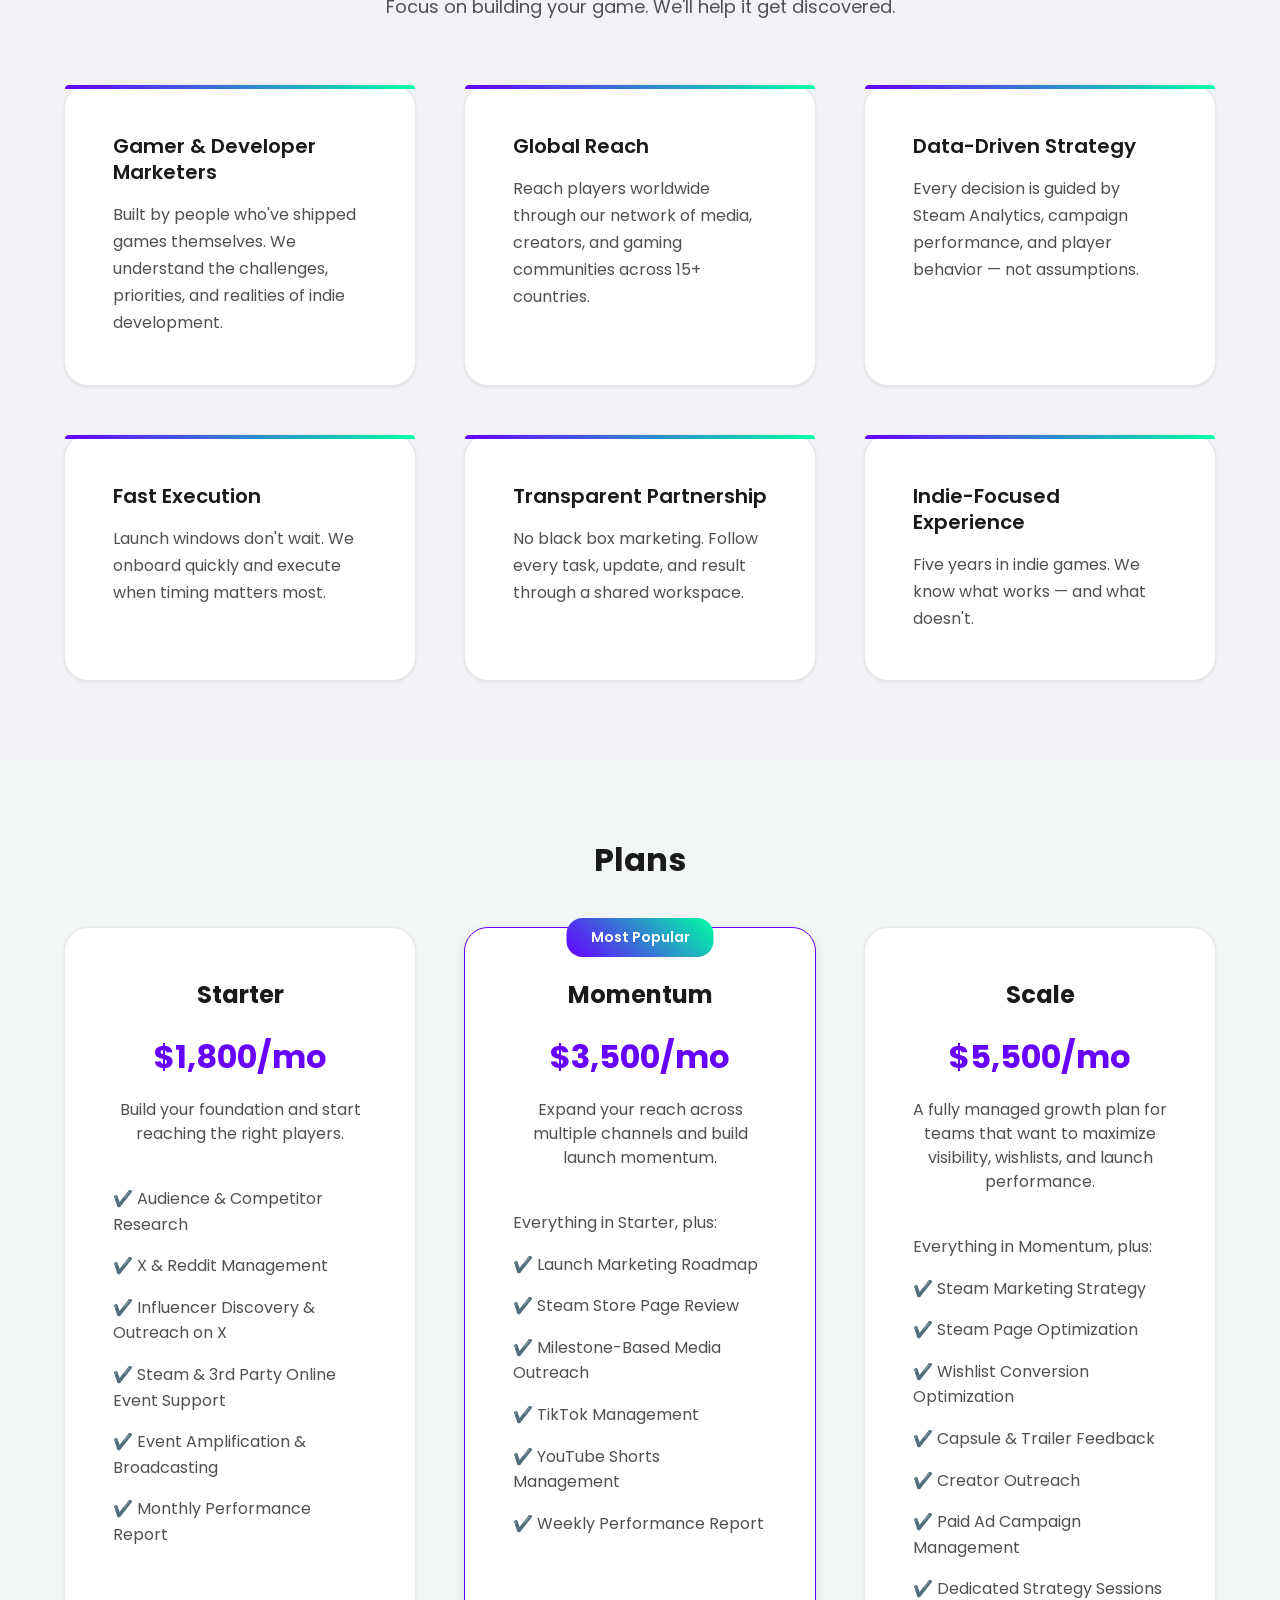
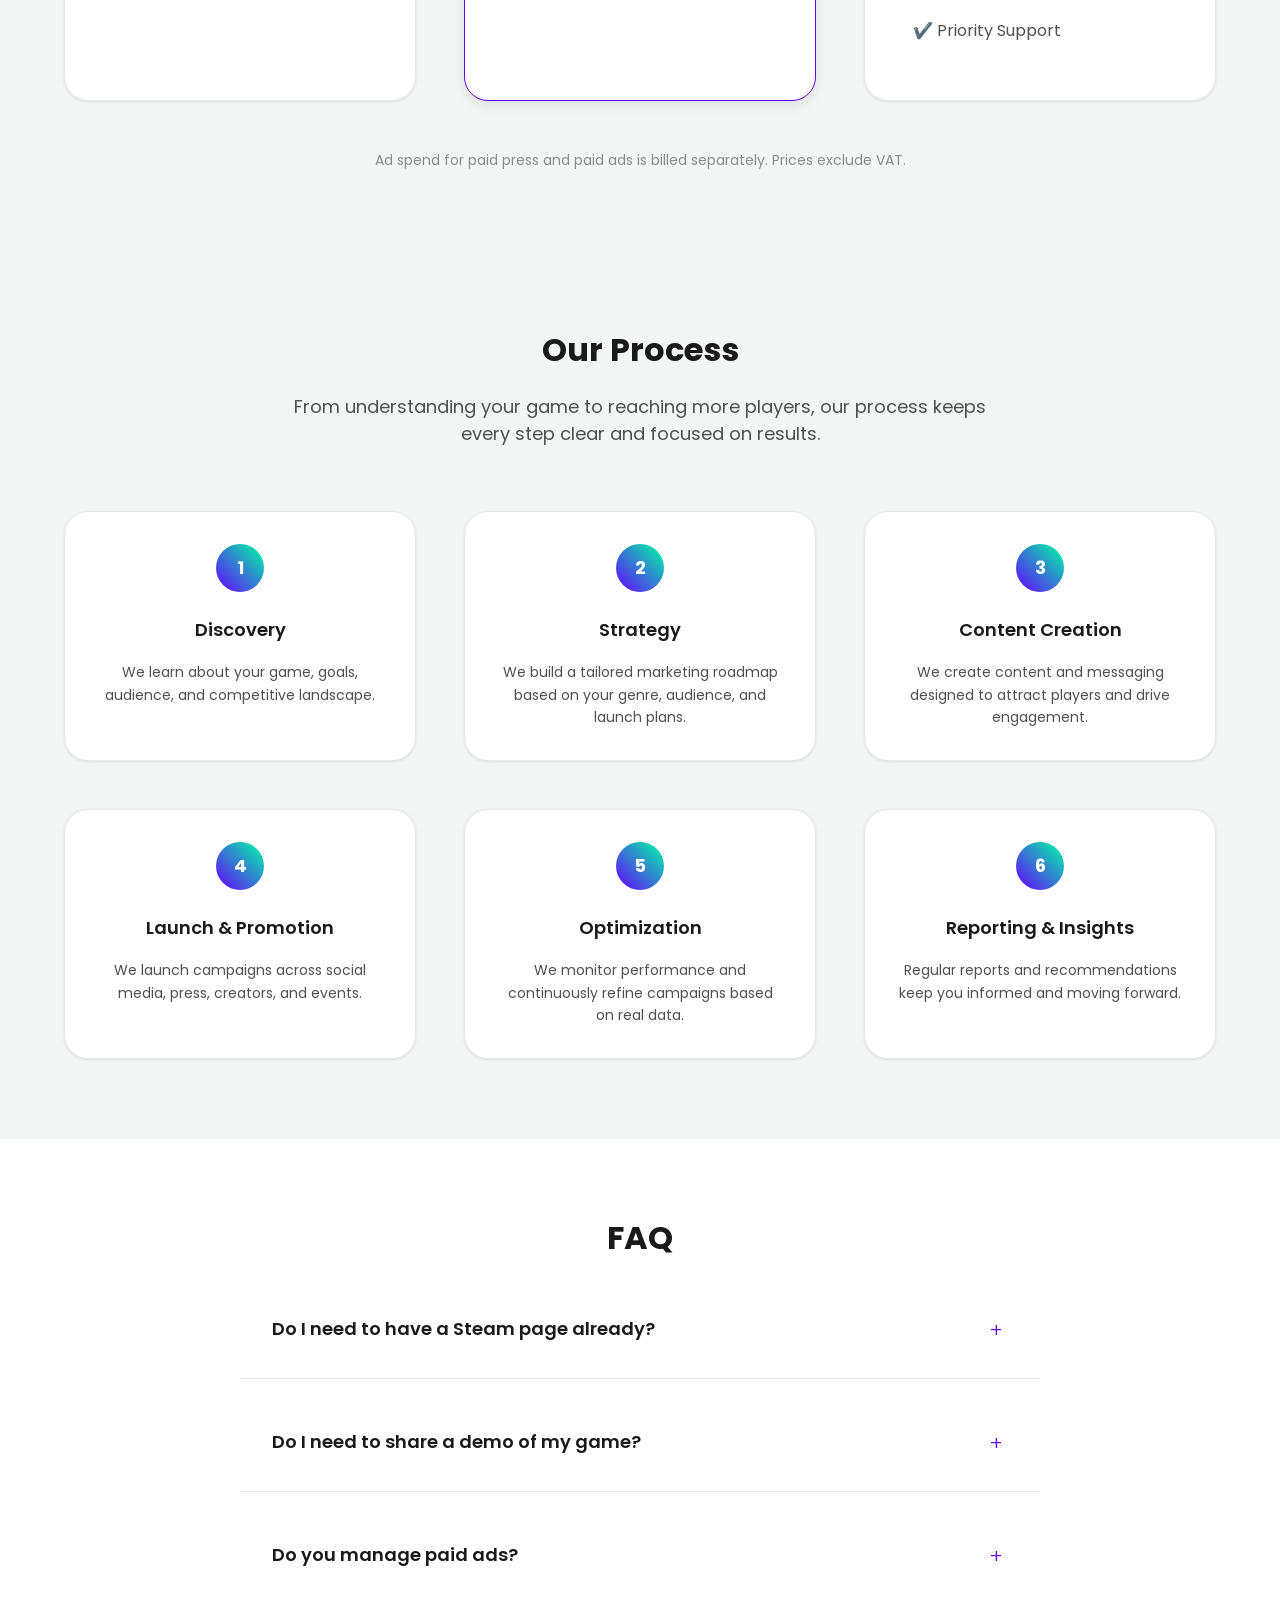
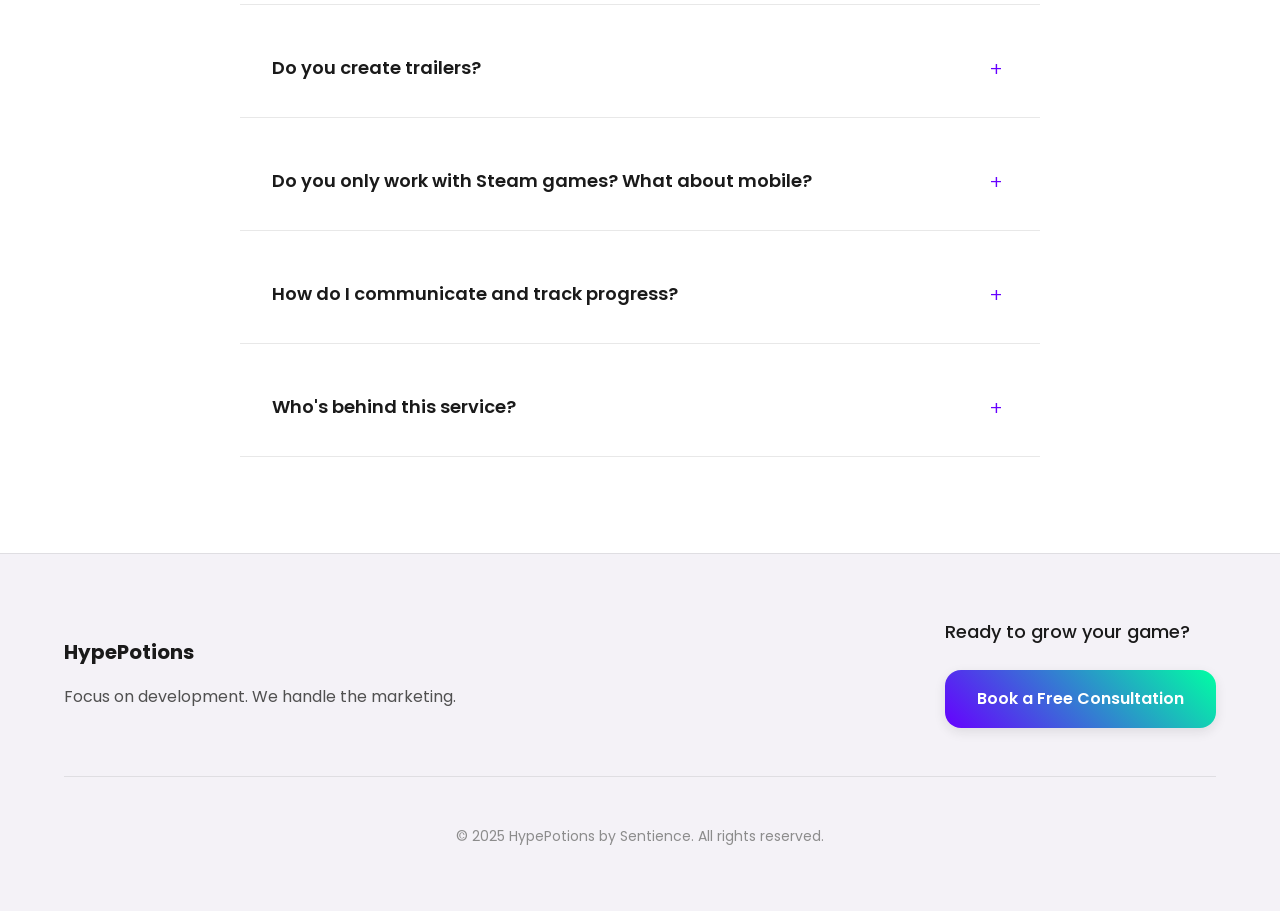
==== commit ead17fdb: "finalize" ====
--- a/version04/index.html
+++ b/version04/index.html
@@ -18,10 +18,11 @@
                     <h3>HypePotions</h3>
                 </div>
                 <div class="nav-menu">
-                    <a href="#stats" class="nav-link" data-i18n="nav.proof">Proof</a>
                     <a href="#what-we-do" class="nav-link" data-i18n="nav.services">Services</a>
+                    <a href="#results" class="nav-link" data-i18n="nav.cases">Case Studies</a>
                     <a href="#why-choose-us" class="nav-link" data-i18n="nav.benefits">Benefits</a>
                     <a href="#pricing" class="nav-link" data-i18n="nav.pricing">Pricing</a>
+                    <a href="#faq" class="nav-link" data-i18n="nav.faq">FAQ</a>
                     <a href="https://calendly.com/h-kwon/steam-marketing-pro">
                         <button class="btn btn--primary cta-btn" data-i18n="nav.bookCall">Book a Call</button>
                     </a>
@@ -43,7 +44,7 @@
             <div class="hero-content">
                 <h1 class="hero-title" data-i18n="hero.title">Save Your 100 Hours of Marketing</h1>
                 <p class="hero-subtitle" data-i18n="hero.subtitle">Focus on what you love — game development. We handle the marketing.</p>
-                <p class="hero-tagline" data-i18n="hero.tagline">Fixed-term contracts — you know the scope, the timeline, and exactly what you get.</p>
+                <p class="hero-tagline" data-i18n="hero.tagline">Pause or cancel anytime.</p>
                 <div class="hero-cta">
                     <a href="#pricing" class="btn btn--primary btn--lg cta-btn" role="button" data-i18n="hero.seePricing">See Pricing</a>
                     <a href="https://calendly.com/h-kwon/steam-marketing-pro" class="btn btn--outline btn--lg cta-btn" role="button" data-i18n="hero.bookCall">Book a Call</a>
@@ -188,14 +189,22 @@
                     <h3 class="result-name" data-i18n="results.case1Title">From Wasted Ads to a Thriving Community</h3>
                     <div class="result-block">
                         <span class="result-block-label" data-i18n="results.before">Before</span>
-                        <p data-i18n="results.case1Before">Budget going to ads that built no community. Tags were too generic to reach the right players.</p>
-                    </div>
-                    <div class="result-block">
-                        <span class="result-block-label" data-i18n="results.strategy">Strategy</span>
-                        <p data-i18n="results.case1Strategy">Precision targeting, a Reddit-centered community, and Japanese influencer outreach.</p>
-                    </div>
-                    <div class="result-block">
-                        <span class="result-block-label" data-i18n="results.after">After</span>
+                        <ul class="result-bullet-list">
+                            <li data-i18n="results.case1Before1">Paid advertising campaigns with low engagement</li>
+                            <li data-i18n="results.case1Before2">Broad Steam tags limiting visibility among target players</li>
+                            <li data-i18n="results.case1Before3">Limited participation in Steam events and community activities</li>
+                        </ul>
+                    </div>
+                    <div class="result-block">
+                        <span class="result-block-label" data-i18n="results.strategy">What We Changed</span>
+                        <ul class="result-bullet-list">
+                            <li data-i18n="results.case1Strategy1">Optimized targeting through competitor and genre analysis</li>
+                            <li data-i18n="results.case1Strategy2">Community-driven social marketing across platforms such as Reddit</li>
+                            <li data-i18n="results.case1Strategy3">Active participation in Steam events and online showcases</li>
+                        </ul>
+                    </div>
+                    <div class="result-block">
+                        <span class="result-block-label" data-i18n="results.results">After</span>
                         <div class="result-metrics">
                             <div class="result-metric">
                                 <span class="result-metric-value">x7</span>
@@ -217,11 +226,20 @@
                     <h3 class="result-name" data-i18n="results.case2Title">Squeezing Maximum Reach From Every Dollar</h3>
                     <div class="result-block">
                         <span class="result-block-label" data-i18n="results.before">Before</span>
-                        <p data-i18n="results.case2Before">Google burned budget with the weakest traffic efficiency. TikTok was cheap but barely converted. Reddit delivered the best targeting at a reasonable cost.</p>
-                    </div>
-                    <div class="result-block">
-                        <span class="result-block-label" data-i18n="results.strategy">Strategy</span>
-                        <p data-i18n="results.case2Strategy">Reallocated budget to the highest-performing channels — 75% Reddit, 25% TikTok — based on live cost data.</p>
+                        <ul class="result-bullet-list">
+                            <li data-i18n="results.case2Before1">Advertising budget spread across multiple platforms</li>
+                            <li data-i18n="results.case2Before2">Limited optimization based on platform performance</li>
+                            <li data-i18n="results.case2Before3">No focused strategy for reaching high-intent players</li>
+                        </ul>
+                    </div>
+                    <div class="result-block">
+                        <span class="result-block-label" data-i18n="results.strategy">What We Changed</span>
+                        <ul class="result-bullet-list">
+                            <li data-i18n="results.case2Strategy1">Reallocated budget based on channel performance analysis</li>
+                            <li data-i18n="results.case2Strategy2">Focused on highly targeted Reddit campaigns</li>
+                            <li data-i18n="results.case2Strategy3">Used TikTok to expand reach and drive additional traffic</li>
+                            <li data-i18n="results.case2Strategy4">Concentrated Google Ads on top-performing regions</li>
+                        </ul>
                     </div>
                     <div class="result-block">
                         <span class="result-block-label" data-i18n="results.results">Results</span>
@@ -307,12 +325,13 @@
                         <p class="pricing-description" data-i18n="pricing.plan2Desc">Full-channel reach — built for your launch push.</p>
                     </div>
                     <ul class="pricing-features">
-                        <li data-i18n="pricing.plan2F1">✔️ Everything in Starter, plus:</li>
-                        <li data-i18n="pricing.plan2F2">✔️ TikTok content strategy & posting</li>
-                        <li data-i18n="pricing.plan2F3">✔️ YouTube shorts & clips</li>
-                        <li data-i18n="pricing.plan2F4">✔️ Content creator outreach</li>
-                        <li data-i18n="pricing.plan2F5">✔️ Discord server setup & community management</li>
-                        <li data-i18n="pricing.plan2F6">✔️ Online event support (Next Fest, sales, etc.)</li>
+                        <li data-i18n="pricing.plan2F1">Everything in Starter, plus:</li>
+                        <li data-i18n="pricing.plan2F2">✔️ Launch Marketing Roadmap</li>
+                        <li data-i18n="pricing.plan2F3">✔️ Steam Store Page Review</li>
+                        <li data-i18n="pricing.plan2F4">✔️ Milestone-Based Media Outreach</li>
+                        <li data-i18n="pricing.plan2F5">✔️ TikTok Management</li>
+                        <li data-i18n="pricing.plan2F6">✔️ YouTube Shorts Management</li>
+                        <li data-i18n="pricing.plan2F7">✔️ Weekly Performance Report</li>
                     </ul>
                 </div>
                 <div class="pricing-card">
@@ -322,12 +341,15 @@
                         <p class="pricing-description" data-i18n="pricing.plan3Desc">Paid ads, page optimization, and priority access — fully managed.</p>
                     </div>
                     <ul class="pricing-features">
-                        <li data-i18n="pricing.plan3F1">✔️ Everything in Momentum, plus:</li>
-                        <li data-i18n="pricing.plan3F2">✔️ Paid ad campaign setup & optimization</li>
-                        <li data-i18n="pricing.plan3F3">✔️ Steam page optimization</li>
-                        <li data-i18n="pricing.plan3F4">✔️ Capsule image & trailer feedback</li>
-                        <li data-i18n="pricing.plan3F5">✔️ Priority response & consultation</li>
-                        <li data-i18n="pricing.plan3F6">✔️ Dedicated manager & direct line</li>
+                        <li data-i18n="pricing.plan3F1">Everything in Momentum, plus:</li>
+                        <li data-i18n="pricing.plan3F2">✔️ Steam Marketing Strategy</li>
+                        <li data-i18n="pricing.plan3F3">✔️ Steam Page Optimization</li>
+                        <li data-i18n="pricing.plan3F4">✔️ Wishlist Conversion Optimization</li>
+                        <li data-i18n="pricing.plan3F5">✔️ Capsule & Trailer Feedback</li>
+                        <li data-i18n="pricing.plan3F6">✔️ Creator Outreach</li>
+                        <li data-i18n="pricing.plan3F7">✔️ Paid Ad Campaign Management</li>
+                        <li data-i18n="pricing.plan3F8">✔️ Dedicated Strategy Sessions</li>
+                        <li data-i18n="pricing.plan3F9">✔️ Priority Support</li>
                     </ul>
                 </div>
             </div>
@@ -372,12 +394,11 @@
                     <p class="process-step-desc" data-i18n="process.p6Desc">Monthly reports plus weekly updates, always transparent.</p>
                 </div>
             </div>
-            <p class="process-note" data-i18n="process.note">Average onboarding: 3–5 business days · Monthly reports + weekly updates · A dedicated 1:1 manager</p>
         </div>
     </section>
 
     <!-- FAQ -->
-    <section class="faq">
+    <section class="faq" id="faq">
         <div class="container">
             <h2 class="section-title" data-i18n="faq.title">FAQ</h2>
             <div class="faq-list">
--- a/version04/style.css
+++ b/version04/style.css
@@ -997,6 +997,17 @@
   line-height: 1.6;
 }
 
+.result-bullet-list {
+  margin: 0;
+  padding-left: var(--spacing-md);
+  color: var(--color-medium-dark);
+  line-height: 1.6;
+}
+
+.result-bullet-list li {
+  margin-bottom: var(--spacing-xs);
+}
+
 .result-metrics {
   display: flex;
   gap: var(--spacing-md);
